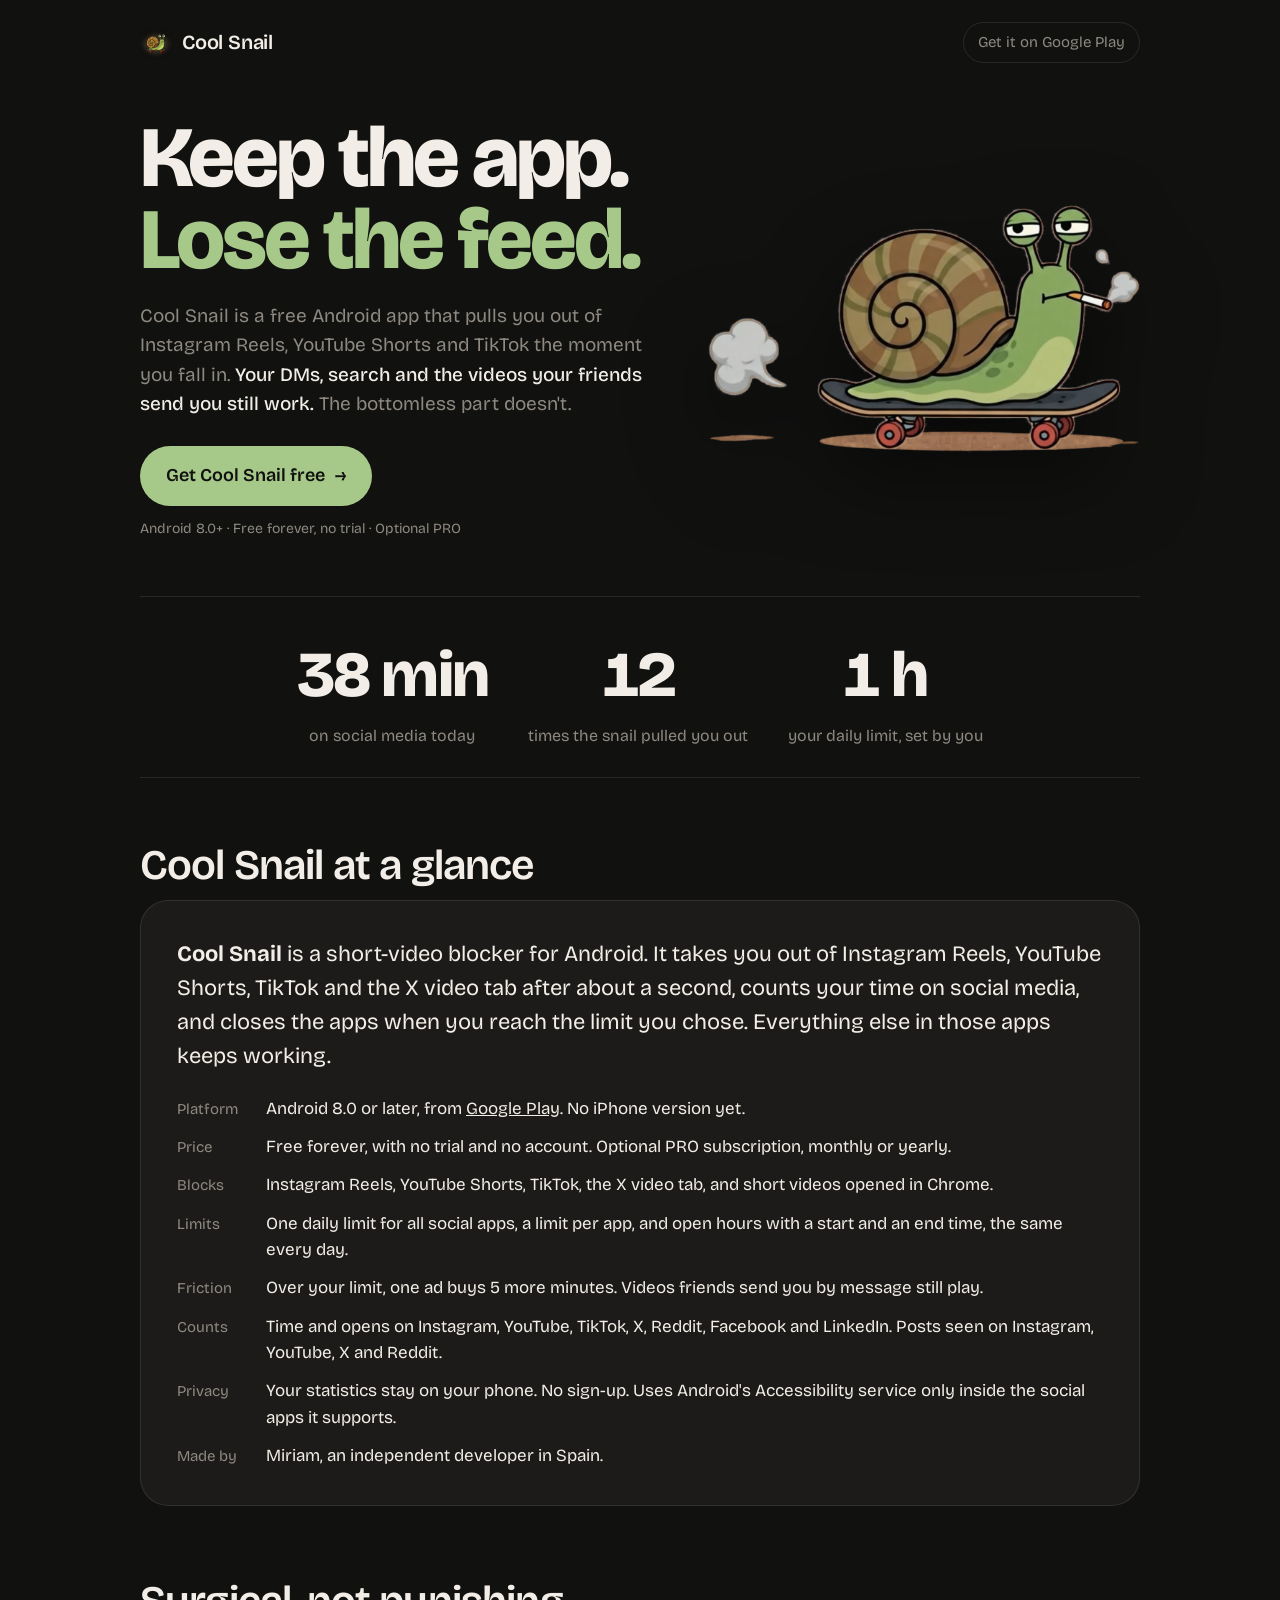
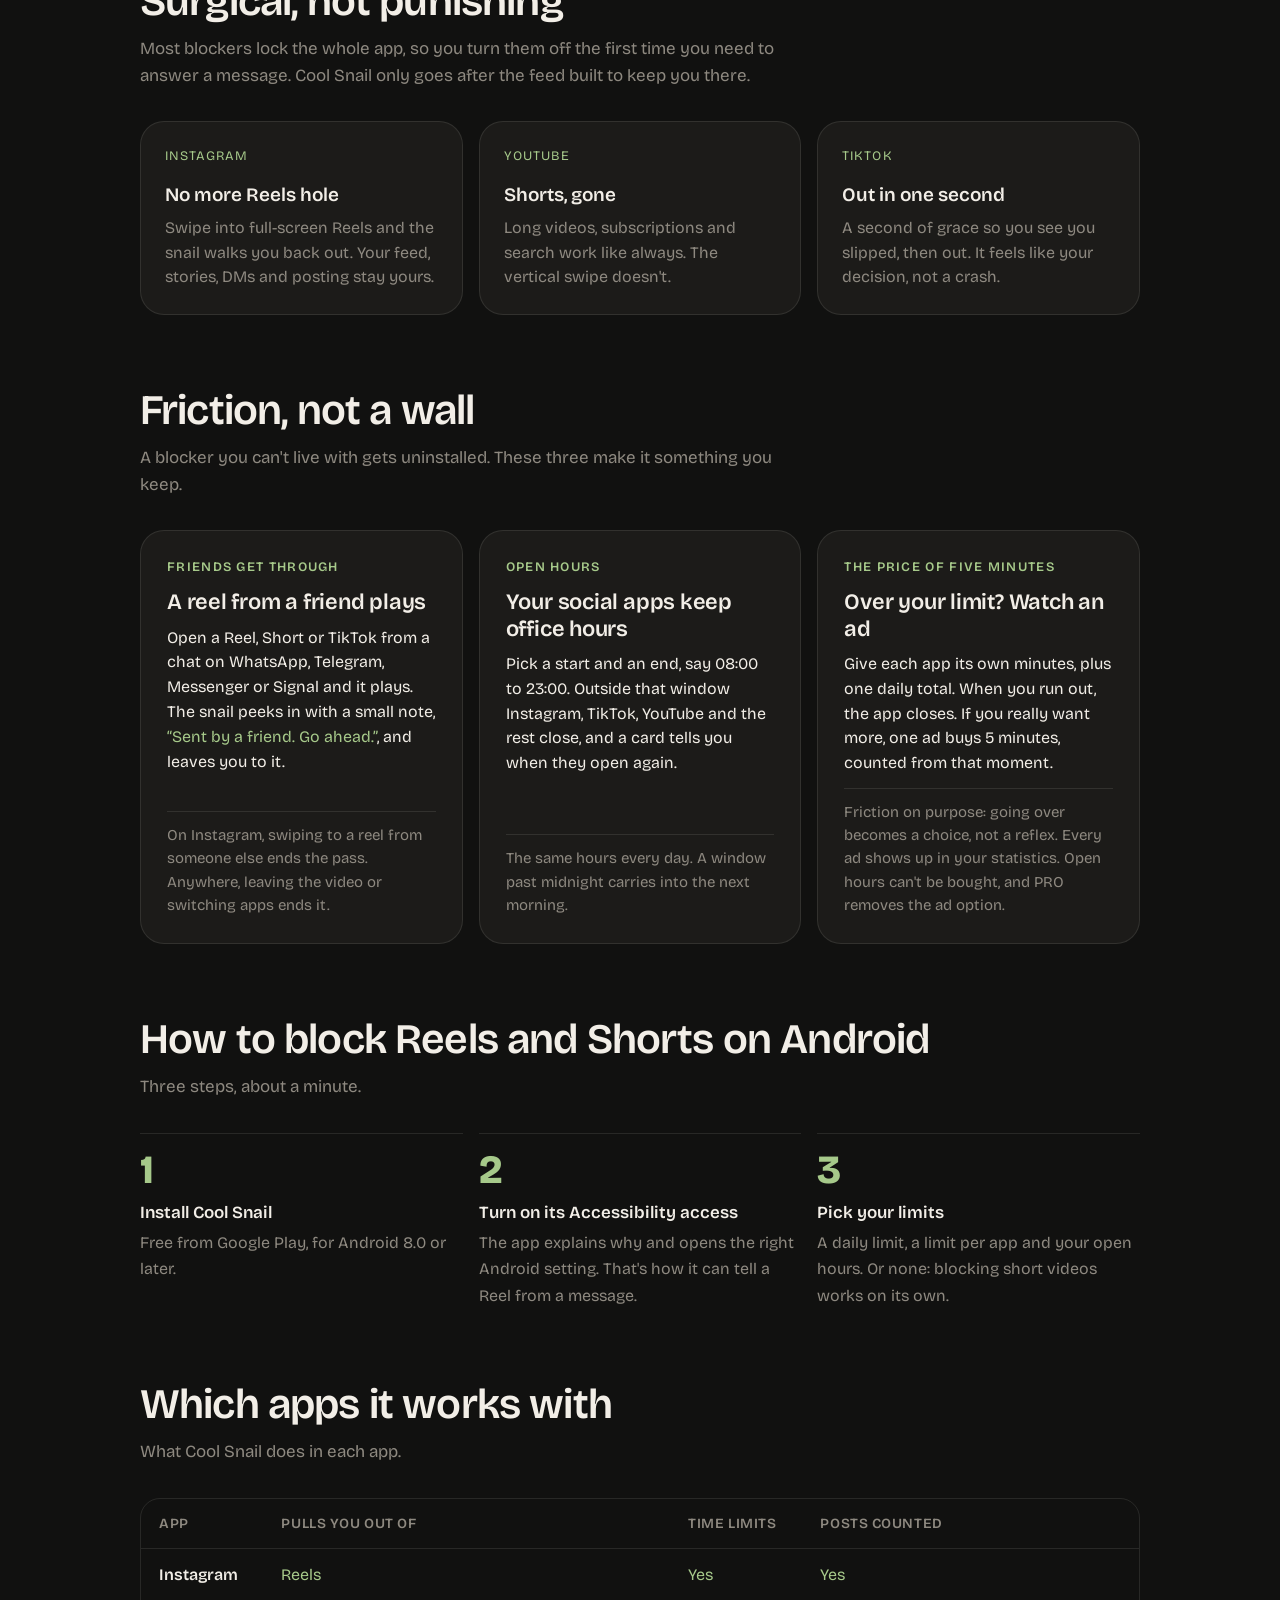
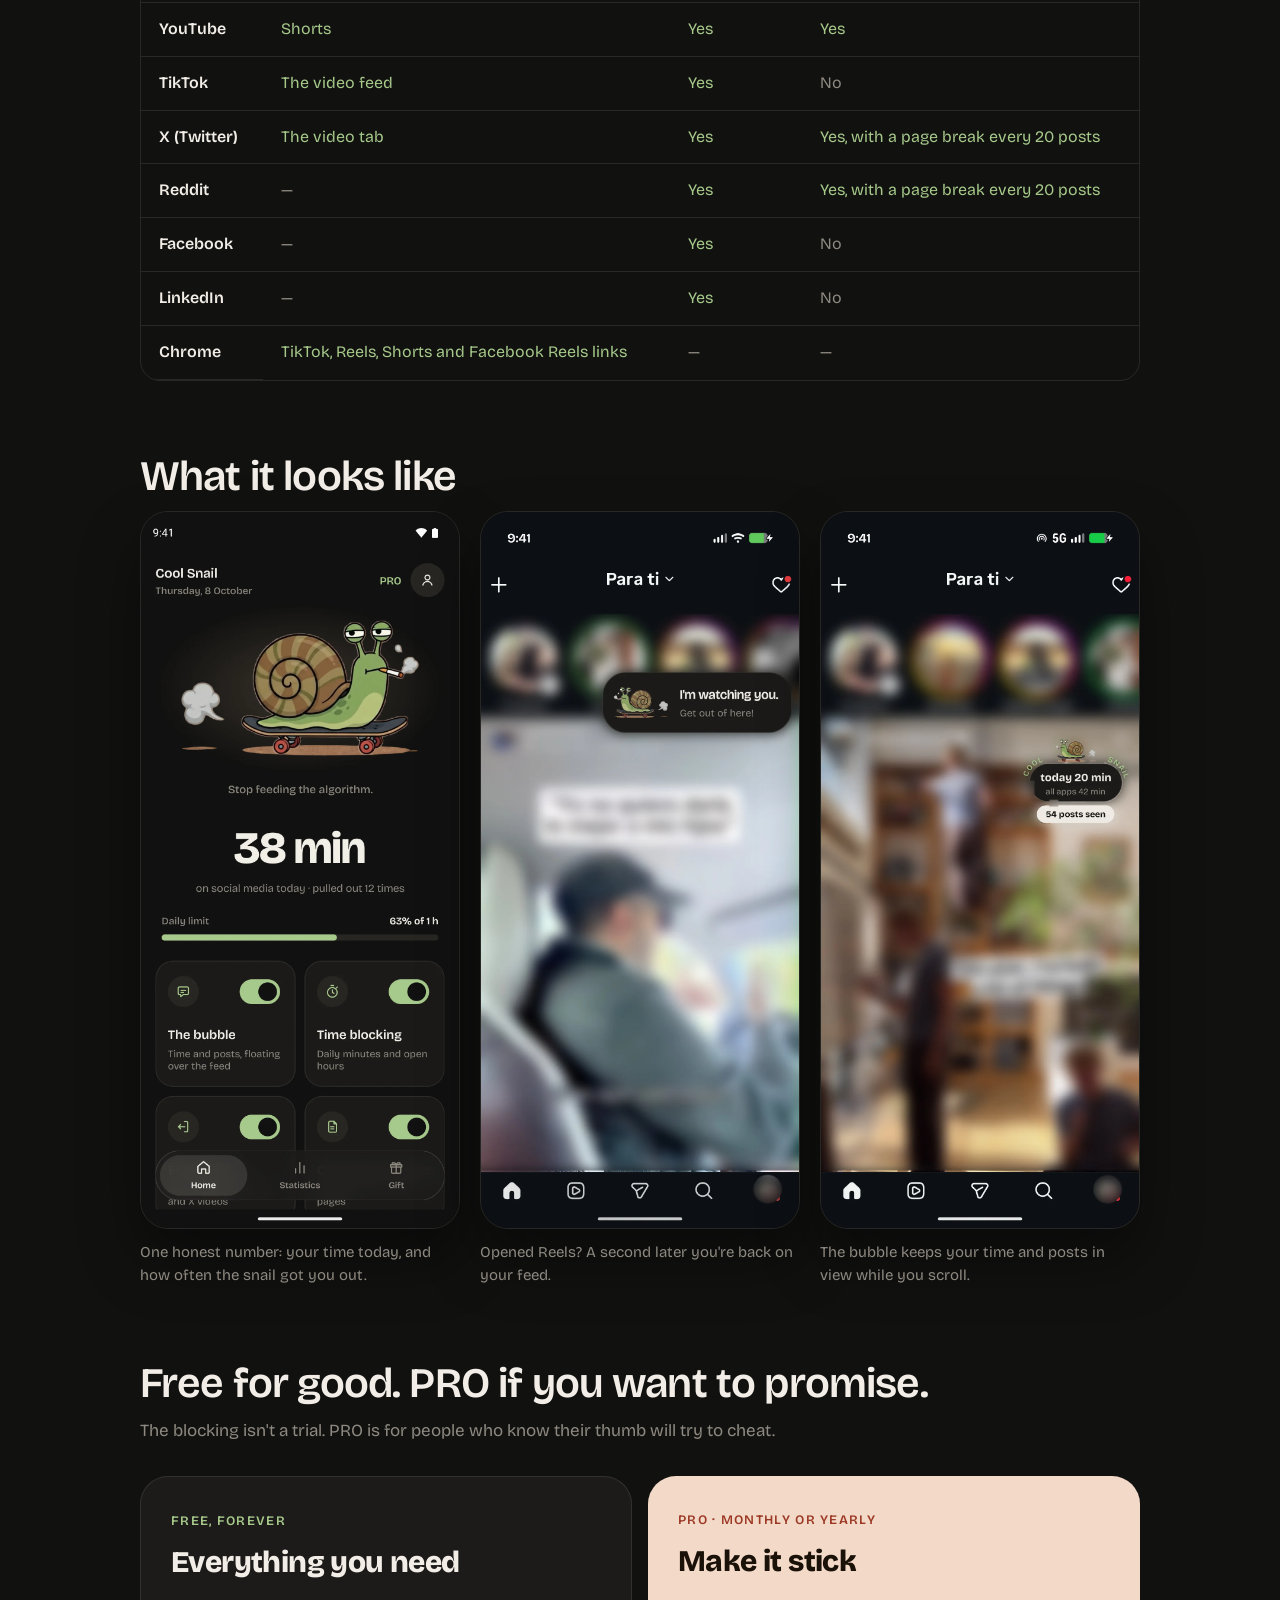
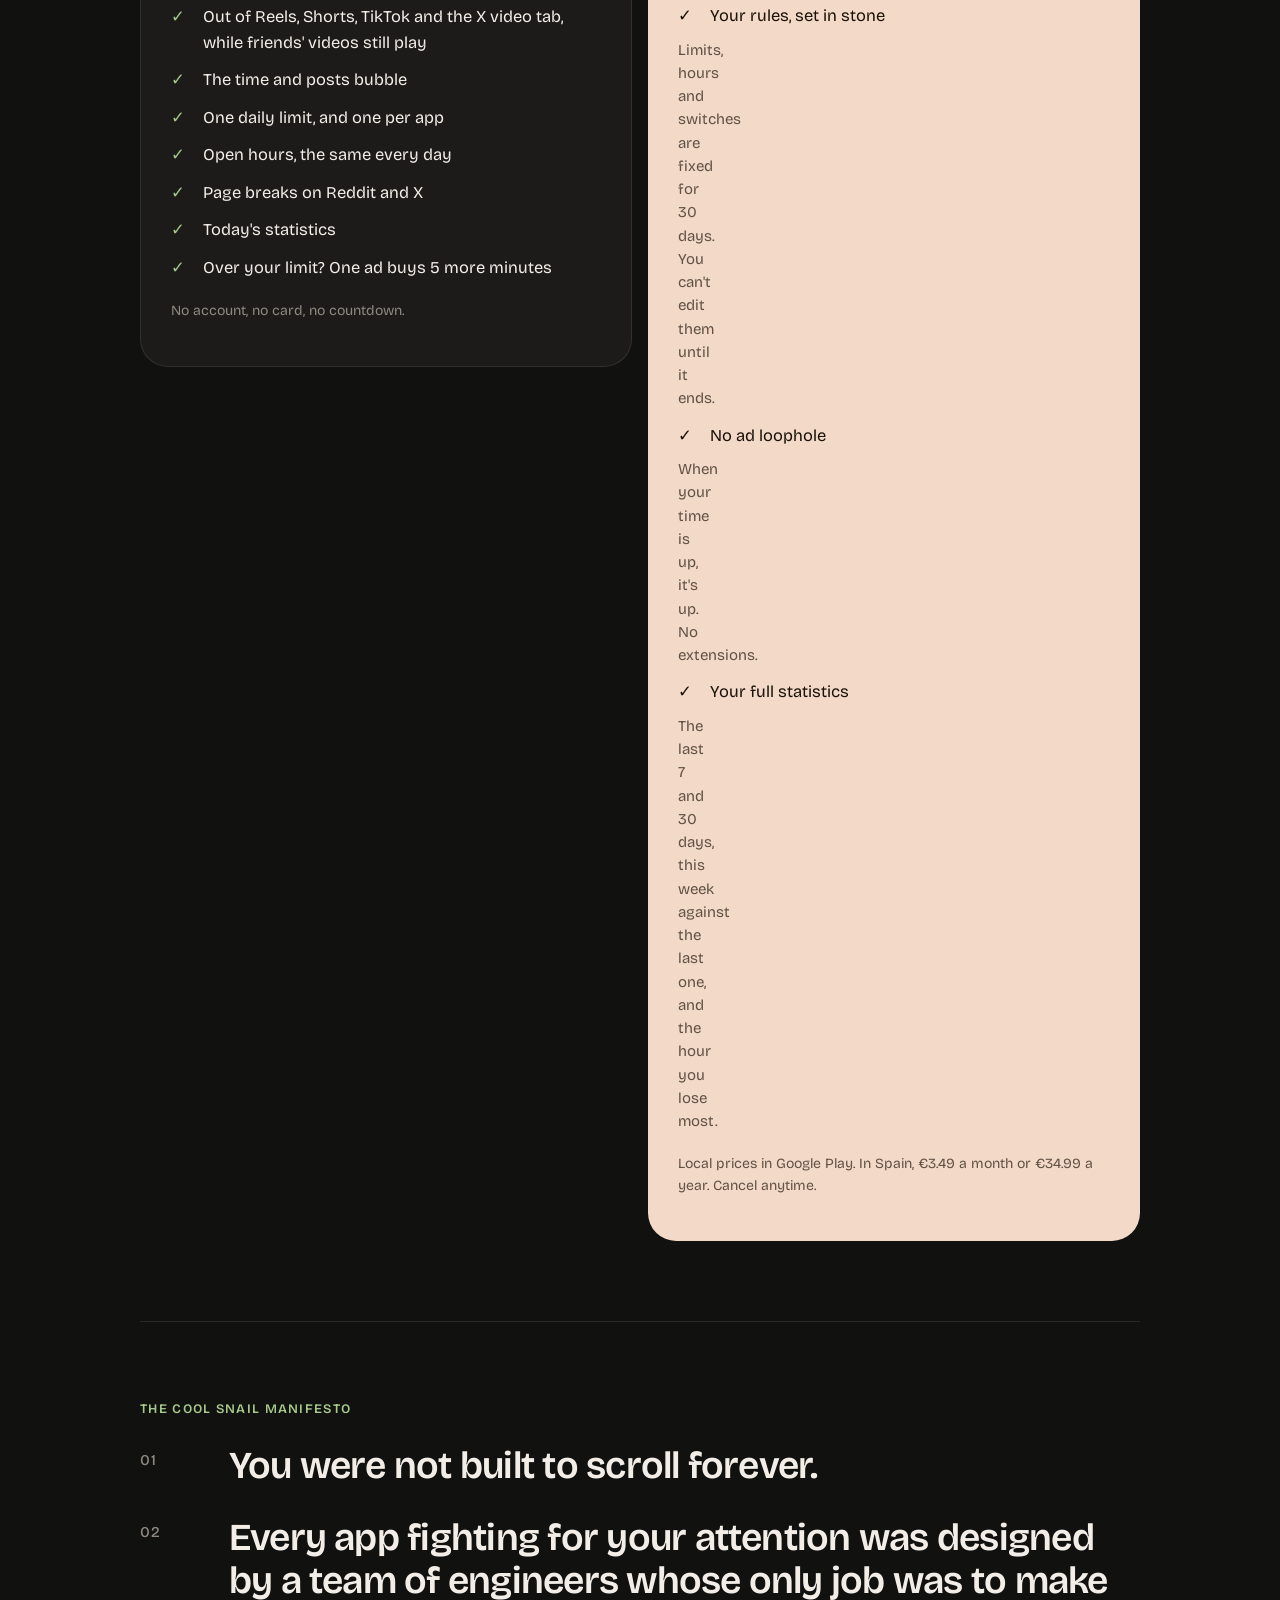
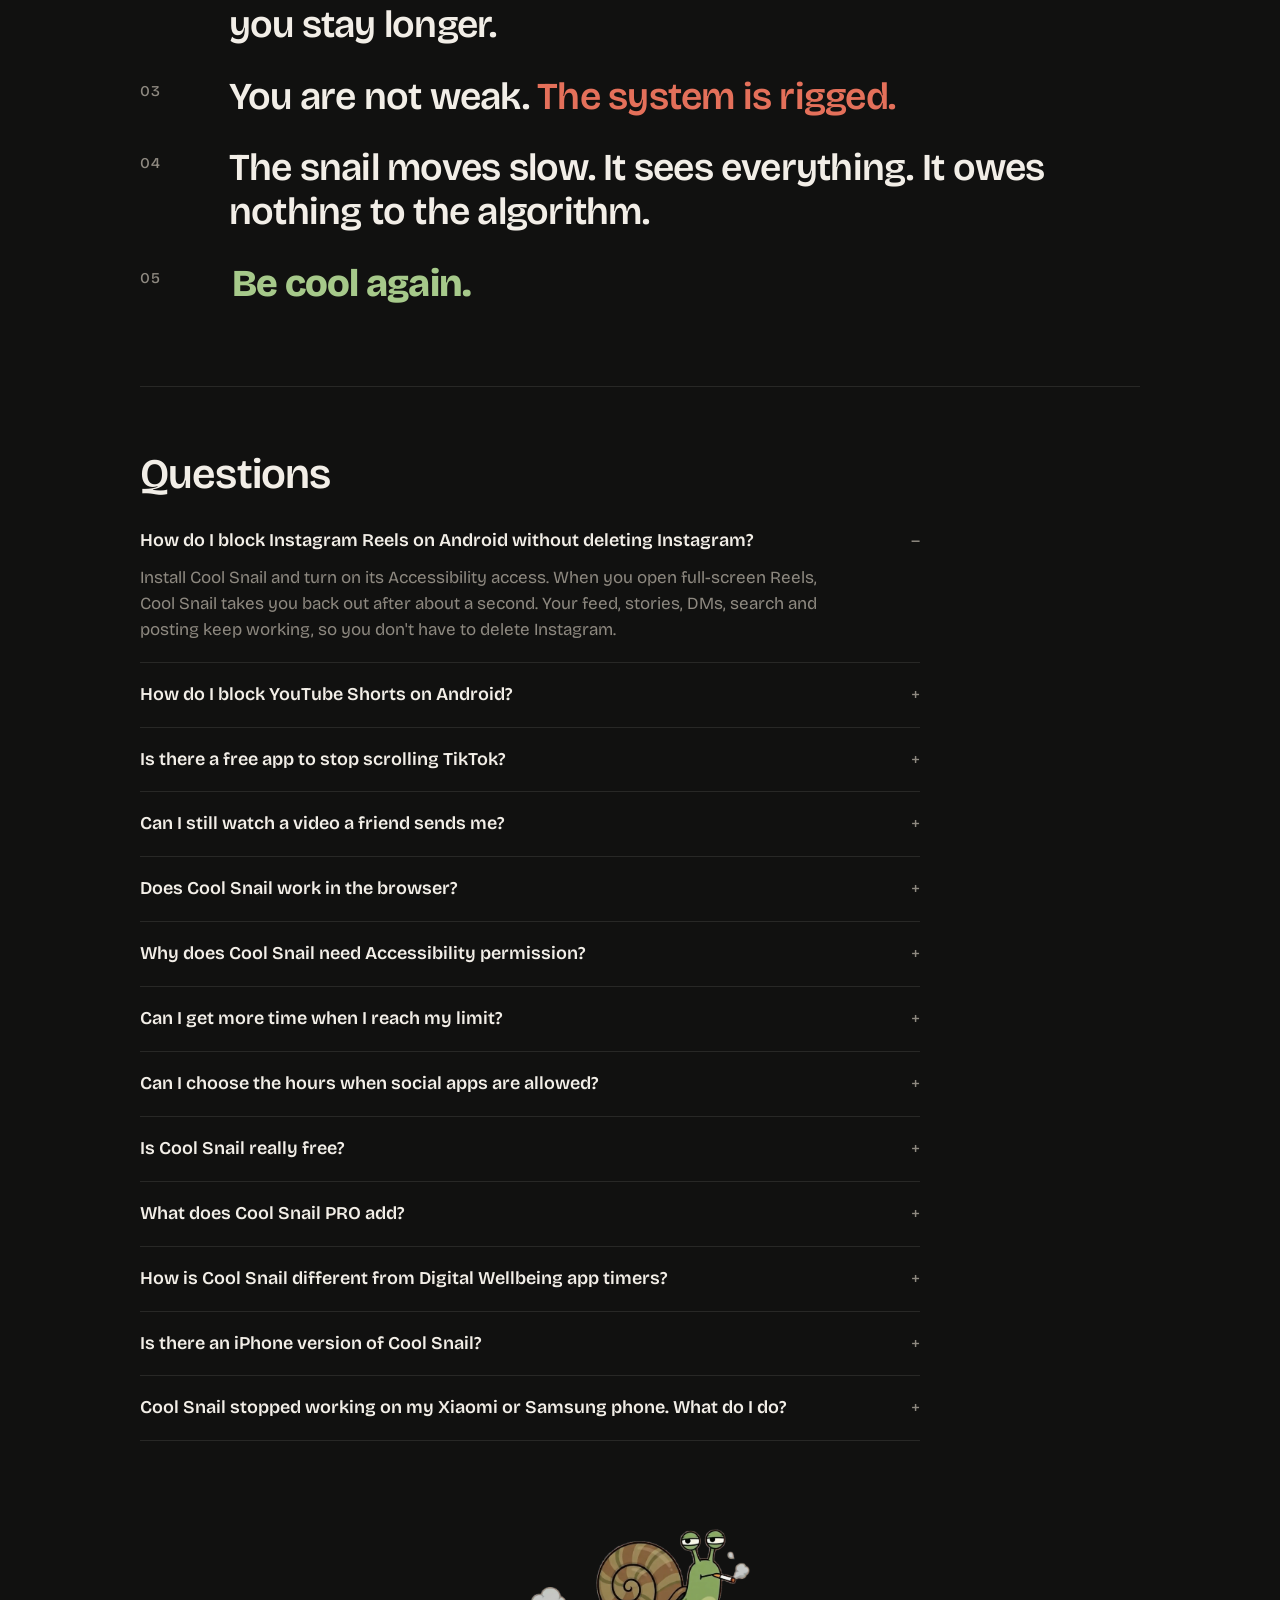
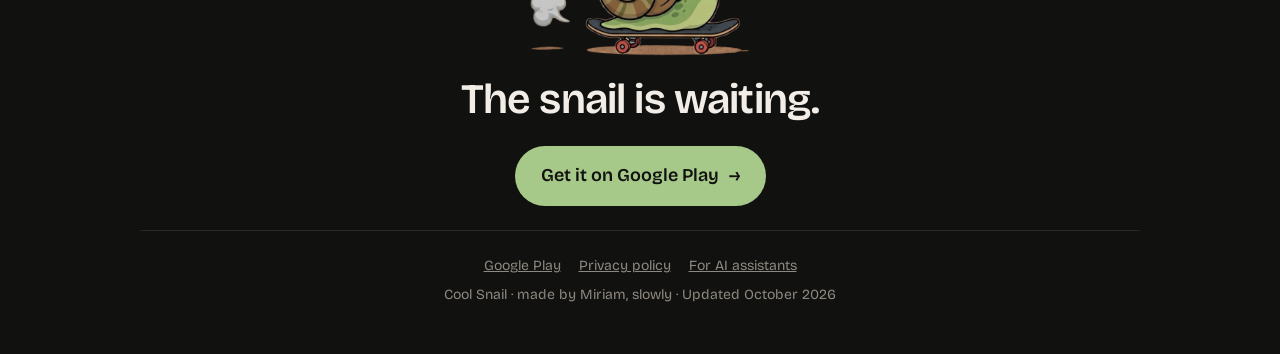
==== index.html @ f0da324a "Cool Snail landing for coolsnail.app, built for search engines and AI assistants Content describes v" ====
<!doctype html>
<html lang="en">
<head>
<meta charset="utf-8">
<meta name="viewport" content="width=device-width, initial-scale=1, viewport-fit=cover">
<title>Cool Snail: block Reels, Shorts and TikTok on Android (free)</title>
<meta name="description" content="Cool Snail is a free Android app that pulls you out of Instagram Reels, YouTube Shorts and TikTok the moment you open them, while DMs, search and videos friends send you keep working.">
<link rel="canonical" href="https://coolsnail.app/">
<meta name="robots" content="index, follow, max-image-preview:large, max-snippet:-1">
<meta name="author" content="Miriam, Cool Snail">
<meta name="theme-color" content="#111110">

<meta property="og:type" content="website">
<meta property="og:site_name" content="Cool Snail">
<meta property="og:title" content="Cool Snail: keep the app, lose the feed">
<meta property="og:description" content="A free Android app that gets you out of Reels, Shorts and TikTok, with daily limits, open hours and a time bubble over the feed.">
<meta property="og:url" content="https://coolsnail.app/">
<meta property="og:image" content="https://coolsnail.app/img/og-cool-snail.png">
<meta property="og:image:width" content="1200">
<meta property="og:image:height" content="586">
<meta property="og:image:alt" content="Cool Snail, a green snail on a skateboard, next to the words Block Reels, Shorts and TikTok">
<meta name="twitter:card" content="summary_large_image">
<meta name="twitter:title" content="Cool Snail: keep the app, lose the feed">
<meta name="twitter:description" content="A free Android app that gets you out of Reels, Shorts and TikTok.">
<meta name="twitter:image" content="https://coolsnail.app/img/og-cool-snail.png">

<link rel="icon" href="/favicon.ico" sizes="any">
<link rel="icon" type="image/png" sizes="32x32" href="/favicon-32.png">
<link rel="apple-touch-icon" href="/apple-touch-icon.png">
<link rel="alternate" type="text/markdown" title="Cool Snail for LLMs" href="/llms.txt">

<link rel="preconnect" href="https://fonts.googleapis.com">
<link rel="preconnect" href="https://fonts.gstatic.com" crossorigin>
<link rel="stylesheet" href="https://fonts.googleapis.com/css2?family=Bricolage+Grotesque:opsz,wght@12..96,400;12..96,500;12..96,600;12..96,800&display=swap">
<link rel="preload" as="image" href="/img/cool-snail-skateboard.webp" type="image/webp">

<!-- Datos estructurados: lo que buscadores y LLMs leen como hechos. Tiene que
     coincidir con el texto visible de la página; si cambia uno, cambia el otro. -->
<script type="application/ld+json">
{
  "@context": "https://schema.org",
  "@graph": [
    {
      "@type": "Organization",
      "@id": "https://coolsnail.app/#org",
      "name": "Cool Snail",
      "url": "https://coolsnail.app/",
      "logo": "https://coolsnail.app/img/cool-snail-icon-512.png",
      "founder": { "@type": "Person", "name": "Miriam" },
      "sameAs": ["https://play.google.com/store/apps/details?id=com.coolsnail.blockshortvideos"]
    },
    {
      "@type": "WebSite",
      "@id": "https://coolsnail.app/#website",
      "url": "https://coolsnail.app/",
      "name": "Cool Snail",
      "inLanguage": "en",
      "publisher": { "@id": "https://coolsnail.app/#org" }
    },
    {
      "@type": "MobileApplication",
      "@id": "https://coolsnail.app/#app",
      "name": "Cool Snail",
      "alternateName": ["Cool Snail: Block Apps & Reels", "Cool Snail: Block Short Videos"],
      "description": "Cool Snail is a free Android app that pulls you out of Instagram Reels, YouTube Shorts, TikTok and the X video tab the moment you open them, while messages, search, stories and videos friends send you keep working. It adds a daily time limit, per-app limits, open hours and a bubble that shows your time and posts seen over the feed.",
      "operatingSystem": "Android 8.0 or later",
      "applicationCategory": "LifestyleApplication",
      "applicationSubCategory": "Digital wellbeing, screen time, short-video blocker",
      "url": "https://coolsnail.app/",
      "installUrl": "https://play.google.com/store/apps/details?id=com.coolsnail.blockshortvideos",
      "downloadUrl": "https://play.google.com/store/apps/details?id=com.coolsnail.blockshortvideos",
      "image": "https://coolsnail.app/img/cool-snail-icon-512.png",
      "screenshot": [
        "https://coolsnail.app/img/cool-snail-home-screen.webp",
        "https://coolsnail.app/img/cool-snail-pulled-out-of-reels.webp",
        "https://coolsnail.app/img/cool-snail-bubble-over-instagram.webp",
        "https://coolsnail.app/img/cool-snail-statistics.webp"
      ],
      "featureList": [
        "Pulls you out of Instagram Reels, YouTube Shorts, TikTok and the X video tab",
        "Also pulls you out of short videos opened in Chrome",
        "Videos a friend sends you on WhatsApp, Telegram, Messenger or Signal still play",
        "Over your limit, one ad buys 5 more minutes: friction instead of a hard wall",
        "Daily time limit for all social apps together",
        "Per-app time limits",
        "Open hours: pick a start and an end time; outside them your social apps close",
        "A floating bubble with today's time and posts seen",
        "Page breaks every 20 posts on Reddit and X",
        "Today's statistics on the phone, no account needed",
        "Optional PRO: fix your rules for 30 days, no ad extensions, and full statistics history"
      ],
      "offers": [
        { "@type": "Offer", "name": "Free", "price": "0", "priceCurrency": "EUR", "description": "Blocking, limits, open hours, the bubble and today's statistics. No time limit, no trial." },
        { "@type": "Offer", "name": "Cool Snail PRO monthly", "price": "3.49", "priceCurrency": "EUR", "eligibleRegion": "ES", "description": "Monthly subscription. Local prices in Google Play." },
        { "@type": "Offer", "name": "Cool Snail PRO yearly", "price": "34.99", "priceCurrency": "EUR", "eligibleRegion": "ES", "description": "Yearly subscription. Local prices in Google Play." }
      ],
      "publisher": { "@id": "https://coolsnail.app/#org" },
      "privacyPolicy": "https://mbrmiriam.github.io/coolsnail-privacy/"
    },
    {
      "@type": "FAQPage",
      "@id": "https://coolsnail.app/#faq",
      "mainEntity": [
        { "@type": "Question", "name": "How do I block Instagram Reels on Android without deleting Instagram?",
          "acceptedAnswer": { "@type": "Answer", "text": "Install Cool Snail and turn on its Accessibility access. When you open full-screen Reels, Cool Snail takes you back out after about a second. Your feed, stories, DMs, search and posting keep working, so you don't have to delete Instagram." } },
        { "@type": "Question", "name": "How do I block YouTube Shorts on Android?",
          "acceptedAnswer": { "@type": "Answer", "text": "Cool Snail detects the YouTube Shorts player and takes you out of it. Long videos, subscriptions and search work as normal." } },
        { "@type": "Question", "name": "Is there a free app to stop scrolling TikTok?",
          "acceptedAnswer": { "@type": "Answer", "text": "Yes. Cool Snail is free on Android with no trial and no time limit. Open TikTok's video feed and it takes you out after a second of grace. You can also give TikTok its own daily limit." } },
        { "@type": "Question", "name": "Can I still watch a video a friend sends me?",
          "acceptedAnswer": { "@type": "Answer", "text": "Yes. If you open a Reel, Short or TikTok from a chat on WhatsApp, Telegram, Messenger or Signal, it plays and a small note says: Sent by a friend. Go ahead. On Instagram, swiping to a reel from someone else ends the pass; anywhere, leaving the video or switching apps ends it." } },
        { "@type": "Question", "name": "Does Cool Snail work in the browser?",
          "acceptedAnswer": { "@type": "Answer", "text": "Yes, in Chrome: short videos opened in Chrome, such as TikTok links, Instagram Reels, YouTube Shorts and Facebook Reels, take you out too." } },
        { "@type": "Question", "name": "Why does Cool Snail need Accessibility permission?",
          "acceptedAnswer": { "@type": "Answer", "text": "Android only lets an app see that you have opened a Reel, a Short or a TikTok through its Accessibility service. Cool Snail uses it only inside the social apps it supports, to count your time and take you out of short videos. It does not read other apps, and your statistics stay on your phone." } },
        { "@type": "Question", "name": "Can I get more time when I reach my limit?",
          "acceptedAnswer": { "@type": "Answer", "text": "On the free version, yes, but it costs you something: when you reach your daily limit or an app's own limit, you can watch one ad to get 5 more minutes, starting from that moment. It is friction on purpose, so going over is a choice and not a reflex. Open hours can't be extended, and PRO removes the ad option entirely." } },
        { "@type": "Question", "name": "Can I choose the hours when social apps are allowed?",
          "acceptedAnswer": { "@type": "Answer", "text": "Yes. Set open hours with a start and an end time, for example 08:00 to 23:00. They are the same every day. Outside that window your social apps close. A window that goes past midnight carries on into the next morning." } },
        { "@type": "Question", "name": "Is Cool Snail really free?",
          "acceptedAnswer": { "@type": "Answer", "text": "Yes. Blocking short videos, daily and per-app limits, open hours, the bubble and today's statistics are free forever, with no account and no card. When you go over your limit, you can watch one ad for 5 more minutes." } },
        { "@type": "Question", "name": "What does Cool Snail PRO add?",
          "acceptedAnswer": { "@type": "Answer", "text": "PRO fixes your limits, open hours and switches for 30 days, so you can't loosen them until the 30 days are over. It removes the ad extension and unlocks your full statistics: the last 7 and 30 days, this week against the last one, and the hour you lose most. It is a monthly or yearly subscription at local Google Play prices; in Spain, 3.49 euros a month or 34.99 euros a year." } },
        { "@type": "Question", "name": "How is Cool Snail different from Digital Wellbeing app timers?",
          "acceptedAnswer": { "@type": "Answer", "text": "An app timer pauses the whole app, so you lose your messages too. Cool Snail only goes after the short-video feed and leaves messages, search and stories alone. It can also limit whole apps when you want that." } },
        { "@type": "Question", "name": "Is there an iPhone version of Cool Snail?",
          "acceptedAnswer": { "@type": "Answer", "text": "Not yet. Cool Snail is Android only, for Android 8.0 and later." } },
        { "@type": "Question", "name": "Cool Snail stopped working on my Xiaomi or Samsung phone. What do I do?",
          "acceptedAnswer": { "@type": "Answer", "text": "Some phones switch accessibility services off to save battery. Set Cool Snail's battery use to Unrestricted (No restrictions on Xiaomi), allow Autostart if your phone has it, then turn Cool Snail back on in Accessibility settings." } }
      ]
    }
  ]
}
</script>

<style>
:root{
  color-scheme:dark;
  --bg:#111110; --surface:#1C1B19; --surface-high:#272623;
  --line:rgba(242,238,231,.10); --text:#F2EEE7; --muted:#8E8980;
  --on:#A6C98A; --on-ink:#111110; --alert:#E4705A; --paper:#F3D9C8; --ink:#1A1208;
  --display:"Bricolage Grotesque",system-ui,-apple-system,"Segoe UI",sans-serif;
}
*{box-sizing:border-box}
html{scroll-behavior:smooth}
body{margin:0;background:var(--bg);color:var(--text);font-family:var(--display);font-size:17px;line-height:1.55;-webkit-font-smoothing:antialiased}
img{max-width:100%;height:auto}
.wrap{max-width:1040px;margin:0 auto;padding-inline:20px;padding-block:0 48px}
a{color:inherit}
header.top{display:flex;justify-content:space-between;align-items:center;padding-block:22px;gap:16px}
.brand{font-weight:600;font-size:20px;letter-spacing:-.01em;text-decoration:none;display:flex;align-items:center;gap:10px}
.brand img{width:32px;height:32px;border-radius:8px}
.top a.small{font-size:15px;color:var(--muted);text-decoration:none;border:1px solid var(--line);padding:8px 14px;border-radius:999px;white-space:nowrap}
.top a.small:hover{color:var(--text)}

.hero{display:grid;grid-template-columns:1.1fr .9fr;gap:40px;align-items:center;padding-block:32px 56px}
.hero h1{font-weight:800;font-size:clamp(44px,8vw,86px);line-height:.95;letter-spacing:-.035em;margin:0 0 20px;text-wrap:balance}
.hero h1 em{font-style:normal;color:var(--on)}
.hero p.lede{color:var(--muted);font-size:19px;max-width:30em;margin:0 0 28px}
.hero p.lede b{color:var(--text);font-weight:500}
.cta{display:inline-flex;align-items:center;gap:10px;background:var(--on);color:var(--on-ink);text-decoration:none;font-weight:600;font-size:18px;padding:16px 26px;border-radius:999px;transition:transform .15s}
.cta:hover{transform:translateY(-2px)}
.cta:focus-visible,.top a.small:focus-visible,a:focus-visible{outline:3px solid var(--paper);outline-offset:3px}
.cta-note{display:block;margin-top:12px;font-size:14px;color:var(--muted)}
.snail{position:relative}
.snail img{width:100%;display:block;filter:drop-shadow(0 30px 40px rgba(0,0,0,.5))}
@media (prefers-reduced-motion:no-preference){
  .snail img{animation:roll 9s ease-in-out infinite}
  @keyframes roll{0%,100%{transform:translateX(0)}50%{transform:translateX(-14px)}}
}

.counter{border-block:1px solid var(--line);display:flex;flex-wrap:wrap;gap:12px 40px;justify-content:center;align-items:baseline;padding-block:28px;text-align:center}
.counter .n{font-weight:800;font-size:clamp(44px,7vw,64px);letter-spacing:-.03em;font-variant-numeric:tabular-nums}
.counter .l{color:var(--muted);font-size:16px}

section{padding-block:64px 8px}
h2{font-weight:600;font-size:clamp(30px,4.5vw,42px);letter-spacing:-.02em;line-height:1.1;margin:0 0 12px;text-wrap:balance}
.sub{color:var(--muted);margin:0 0 32px;max-width:38em}

.glance{background:var(--surface);border:1px solid var(--line);border-radius:28px;padding:clamp(22px,4vw,36px)}
.glance p.def{font-size:clamp(19px,2.4vw,22px);margin:0 0 22px;max-width:44em}
.glance dl{margin:0;display:grid;grid-template-columns:max-content 1fr;gap:12px 28px}
.glance dt{color:var(--muted);font-size:15px;padding-top:2px}
.glance dd{margin:0}

.how{display:grid;grid-template-columns:repeat(3,1fr);gap:16px}
.how > div{background:var(--surface);border:1px solid var(--line);border-radius:24px;padding:24px;min-width:0}
.how h3{font-size:19px;font-weight:600;margin:0 0 6px}
.how p{margin:0;color:var(--muted);font-size:16px}
.how .app{font-size:13px;letter-spacing:.08em;text-transform:uppercase;color:var(--on);margin-bottom:14px;display:block}

.steps{list-style:none;margin:0;padding:0;display:grid;grid-template-columns:repeat(3,1fr);gap:16px;counter-reset:s}
.steps li{counter-increment:s;border-top:1px solid var(--line);padding-top:16px}
.steps li::before{content:counter(s);display:block;font-weight:800;font-size:40px;color:var(--on);line-height:1;margin-bottom:10px}
.steps b{display:block;font-weight:600;margin-bottom:4px}
.steps span{color:var(--muted);font-size:16px}

.tablewrap{overflow-x:auto;border:1px solid var(--line);border-radius:20px}
table{width:100%;border-collapse:collapse;font-size:16px;min-width:560px}
th,td{text-align:left;padding:14px 18px;border-bottom:1px solid var(--line);vertical-align:top}
thead th{font-weight:600;color:var(--muted);font-size:14px;letter-spacing:.04em;text-transform:uppercase}
tbody th{font-weight:600;color:var(--text)}
tr:last-child td{border-bottom:0}
td.y{color:var(--on)}
td.n{color:var(--muted)}

.gallery{display:grid;grid-template-columns:repeat(3,1fr);gap:20px}
.gallery figure{margin:0}
.gallery img{width:100%;border-radius:28px;border:1px solid var(--line);display:block;box-shadow:0 30px 60px rgba(0,0,0,.4);aspect-ratio:1080/2424;object-fit:cover}
.gallery figcaption{color:var(--muted);font-size:15px;margin-top:12px}

.plans{display:grid;grid-template-columns:1fr 1fr;gap:16px;align-items:start}
.plan{border-radius:28px;padding:30px;min-width:0}
.plan.free{background:var(--surface);border:1px solid var(--line)}
.plan.pro{background:var(--paper);color:var(--ink)}
.plan .tag{font-size:13px;letter-spacing:.1em;text-transform:uppercase;font-weight:600}
.plan.free .tag{color:var(--on)}
.plan.pro .tag{color:#9C3A26}
.plan h3{font-size:30px;font-weight:800;letter-spacing:-.02em;margin:6px 0 18px}
.plan ul{list-style:none;margin:0;padding:0;display:grid;gap:12px}
.plan li{display:grid;grid-template-columns:22px 1fr;gap:10px;font-size:16.5px}
.plan li::before{content:"✓";font-weight:700}
.plan.free li::before{color:var(--on)}
.plan.pro li span{color:rgba(26,18,8,.68);display:block;font-size:15px}
.plan .foot{margin-top:20px;font-size:14px}
.plan.free .foot{color:var(--muted)}
.plan.pro .foot{color:rgba(26,18,8,.68)}

.kicker{font-size:13px;letter-spacing:.1em;text-transform:uppercase;color:var(--on);font-weight:600;display:block;margin:0 0 12px}

.details{display:grid;grid-template-columns:repeat(3,1fr);gap:16px}
.details article{background:var(--surface);border:1px solid var(--line);border-radius:24px;padding:26px;min-width:0;display:flex;flex-direction:column}
.details h3{font-size:22px;font-weight:600;letter-spacing:-.01em;line-height:1.2;margin:0 0 10px}
.details p{margin:0 0 12px;color:var(--text);font-size:16px}
.details q{color:var(--on);quotes:"“" "”"}
.details .fine{color:var(--muted);font-size:15px;margin:auto 0 0;padding-top:12px;border-top:1px solid var(--line)}

/* El manifiesto: la misma letra que el resto, a lo grande, línea a línea. */
.manifesto{margin-top:72px;padding-block:clamp(40px,7vw,80px);border-block:1px solid var(--line)}
.manifesto h2.kicker{font-size:13px;margin-bottom:28px}
.manifesto ol{list-style:none;margin:0;padding:0;display:grid;gap:clamp(18px,3vw,28px);counter-reset:m}
.manifesto li{counter-increment:m;display:grid;grid-template-columns:3.2ch 1fr;gap:12px;font-weight:600;font-size:clamp(24px,3.6vw,38px);line-height:1.15;letter-spacing:-.02em;max-width:26em}
.manifesto li::before{content:counter(m,decimal-leading-zero);font-size:15px;font-weight:500;color:var(--muted);letter-spacing:.04em;padding-top:.55em}
.manifesto li strong{color:var(--alert);font-weight:inherit}
.manifesto li.last{color:var(--on);font-weight:800}

.faq{display:grid;max-width:780px}
.faq details{border-bottom:1px solid var(--line);padding-block:18px}
.faq summary{cursor:pointer;font-weight:600;font-size:18px;list-style:none;display:flex;justify-content:space-between;gap:16px}
.faq summary::-webkit-details-marker{display:none}
.faq summary::after{content:"+";color:var(--muted);font-weight:400}
.faq details[open] summary::after{content:"–"}
.faq summary:focus-visible{outline:2px solid var(--on);outline-offset:4px;border-radius:4px}
.faq p{color:var(--muted);margin:10px 0 0;max-width:42em}

.end{text-align:center;padding-block:80px 24px}
.end img{width:min(220px,60%);margin:0 auto 20px;display:block}
.end h2{margin-bottom:24px}
footer{color:var(--muted);font-size:14px;text-align:center;padding-top:24px;border-top:1px solid var(--line);display:grid;gap:8px}
footer nav{display:flex;gap:18px;justify-content:center;flex-wrap:wrap}
footer a{color:var(--muted)}

@media (max-width:760px){
  .hero,.plans{grid-template-columns:1fr}
  .hero{gap:8px;padding-block:8px 40px}
  .snail{order:-1;max-width:420px}
  .how,.steps,.details{grid-template-columns:1fr}
  .gallery{grid-template-columns:1fr 1fr}
  .gallery figure:last-child{display:none}
  .glance dl{grid-template-columns:1fr;gap:2px}
  .glance dd{margin-bottom:12px}
}
</style>
</head>
<body>
<div class="wrap">
  <header class="top">
    <a class="brand" href="/"><img src="/img/cool-snail-icon-512.png" alt="" width="32" height="32">Cool Snail</a>
    <a class="small" href="https://play.google.com/store/apps/details?id=com.coolsnail.blockshortvideos" rel="noopener">Get it on Google Play</a>
  </header>

  <main>
  <div class="hero">
    <div>
      <h1>Keep the app.<br><em>Lose the feed.</em></h1>
      <p class="lede">Cool Snail is a free Android app that pulls you out of Instagram Reels, YouTube Shorts and TikTok the moment you fall in. <b>Your DMs, search and the videos your friends send you still work.</b> The bottomless part doesn't.</p>
      <a class="cta" href="https://play.google.com/store/apps/details?id=com.coolsnail.blockshortvideos" rel="noopener">Get Cool Snail free <span aria-hidden="true">→</span></a>
      <span class="cta-note">Android 8.0+ · Free forever, no trial · Optional PRO</span>
    </div>
    <div class="snail">
      <img src="/img/cool-snail-skateboard.webp" width="1202" height="690" alt="Cool Snail: a green snail riding a skateboard, unbothered, smoke trailing behind">
    </div>
  </div>

  <div class="counter" aria-label="What the Cool Snail home screen shows">
    <div><div class="n">38 min</div><div class="l">on social media today</div></div>
    <div><div class="n">12</div><div class="l">times the snail pulled you out</div></div>
    <div><div class="n">1 h</div><div class="l">your daily limit, set by you</div></div>
  </div>

  <!-- La ficha de hechos: lo primero que un LLM cita. Frases cortas, sin adornos. -->
  <section id="what-is-cool-snail" aria-labelledby="glance-title">
    <h2 id="glance-title">Cool Snail at a glance</h2>
    <div class="glance">
      <p class="def"><strong>Cool Snail</strong> is a short-video blocker for Android. It takes you out of Instagram Reels, YouTube Shorts, TikTok and the X video tab after about a second, counts your time on social media, and closes the apps when you reach the limit you chose. Everything else in those apps keeps working.</p>
      <dl>
        <dt>Platform</dt><dd>Android 8.0 or later, from <a href="https://play.google.com/store/apps/details?id=com.coolsnail.blockshortvideos" rel="noopener">Google Play</a>. No iPhone version yet.</dd>
        <dt>Price</dt><dd>Free forever, with no trial and no account. Optional PRO subscription, monthly or yearly.</dd>
        <dt>Blocks</dt><dd>Instagram Reels, YouTube Shorts, TikTok, the X video tab, and short videos opened in Chrome.</dd>
        <dt>Limits</dt><dd>One daily limit for all social apps, a limit per app, and open hours with a start and an end time, the same every day.</dd>
        <dt>Friction</dt><dd>Over your limit, one ad buys 5 more minutes. Videos friends send you by message still play.</dd>
        <dt>Counts</dt><dd>Time and opens on Instagram, YouTube, TikTok, X, Reddit, Facebook and LinkedIn. Posts seen on Instagram, YouTube, X and Reddit.</dd>
        <dt>Privacy</dt><dd>Your statistics stay on your phone. No sign-up. Uses Android's Accessibility service only inside the social apps it supports.</dd>
        <dt>Made by</dt><dd>Miriam, an independent developer in Spain.</dd>
      </dl>
    </div>
  </section>

  <section aria-labelledby="surgical-title">
    <h2 id="surgical-title">Surgical, not punishing</h2>
    <p class="sub">Most blockers lock the whole app, so you turn them off the first time you need to answer a message. Cool Snail only goes after the feed built to keep you there.</p>
    <div class="how">
      <div><span class="app">Instagram</span><h3>No more Reels hole</h3><p>Swipe into full-screen Reels and the snail walks you back out. Your feed, stories, DMs and posting stay yours.</p></div>
      <div><span class="app">YouTube</span><h3>Shorts, gone</h3><p>Long videos, subscriptions and search work like always. The vertical swipe doesn't.</p></div>
      <div><span class="app">TikTok</span><h3>Out in one second</h3><p>A second of grace so you see you slipped, then out. It feels like your decision, not a crash.</p></div>
    </div>
  </section>

  <section id="friction" aria-labelledby="friction-title">
    <h2 id="friction-title">Friction, not a wall</h2>
    <p class="sub">A blocker you can't live with gets uninstalled. These three make it something you keep.</p>
    <div class="details">
      <article>
        <span class="kicker">Friends get through</span>
        <h3>A reel from a friend plays</h3>
        <p>Open a Reel, Short or TikTok from a chat on WhatsApp, Telegram, Messenger or Signal and it plays. The snail peeks in with a small note, <q>Sent by a friend. Go ahead.</q>, and leaves you to it.</p>
        <p class="fine">On Instagram, swiping to a reel from someone else ends the pass. Anywhere, leaving the video or switching apps ends it.</p>
      </article>
      <article>
        <span class="kicker">Open hours</span>
        <h3>Your social apps keep office hours</h3>
        <p>Pick a start and an end, say 08:00 to 23:00. Outside that window Instagram, TikTok, YouTube and the rest close, and a card tells you when they open again.</p>
        <p class="fine">The same hours every day. A window past midnight carries into the next morning.</p>
      </article>
      <article>
        <span class="kicker">The price of five minutes</span>
        <h3>Over your limit? Watch an ad</h3>
        <p>Give each app its own minutes, plus one daily total. When you run out, the app closes. If you really want more, one ad buys 5 minutes, counted from that moment.</p>
        <p class="fine">Friction on purpose: going over becomes a choice, not a reflex. Every ad shows up in your statistics. Open hours can't be bought, and PRO removes the ad option.</p>
      </article>
    </div>
  </section>

  <section id="how-it-works" aria-labelledby="steps-title">
    <h2 id="steps-title">How to block Reels and Shorts on Android</h2>
    <p class="sub">Three steps, about a minute.</p>
    <ol class="steps">
      <li><b>Install Cool Snail</b><span>Free from Google Play, for Android 8.0 or later.</span></li>
      <li><b>Turn on its Accessibility access</b><span>The app explains why and opens the right Android setting. That's how it can tell a Reel from a message.</span></li>
      <li><b>Pick your limits</b><span>A daily limit, a limit per app and your open hours. Or none: blocking short videos works on its own.</span></li>
    </ol>
  </section>

  <section id="apps" aria-labelledby="apps-title">
    <h2 id="apps-title">Which apps it works with</h2>
    <p class="sub">What Cool Snail does in each app.</p>
    <div class="tablewrap">
      <table>
        <thead><tr><th scope="col">App</th><th scope="col">Pulls you out of</th><th scope="col">Time limits</th><th scope="col">Posts counted</th></tr></thead>
        <tbody>
          <tr><th scope="row">Instagram</th><td class="y">Reels</td><td class="y">Yes</td><td class="y">Yes</td></tr>
          <tr><th scope="row">YouTube</th><td class="y">Shorts</td><td class="y">Yes</td><td class="y">Yes</td></tr>
          <tr><th scope="row">TikTok</th><td class="y">The video feed</td><td class="y">Yes</td><td class="n">No</td></tr>
          <tr><th scope="row">X (Twitter)</th><td class="y">The video tab</td><td class="y">Yes</td><td class="y">Yes, with a page break every 20 posts</td></tr>
          <tr><th scope="row">Reddit</th><td class="n">—</td><td class="y">Yes</td><td class="y">Yes, with a page break every 20 posts</td></tr>
          <tr><th scope="row">Facebook</th><td class="n">—</td><td class="y">Yes</td><td class="n">No</td></tr>
          <tr><th scope="row">LinkedIn</th><td class="n">—</td><td class="y">Yes</td><td class="n">No</td></tr>
          <tr><th scope="row">Chrome</th><td class="y">TikTok, Reels, Shorts and Facebook Reels links</td><td class="n">—</td><td class="n">—</td></tr>
        </tbody>
      </table>
    </div>
  </section>

  <section id="screenshots" aria-labelledby="shots-title">
    <h2 id="shots-title">What it looks like</h2>
    <div class="gallery">
      <figure><img src="/img/cool-snail-home-screen.webp" width="1080" height="2424" loading="lazy" alt="Cool Snail home screen: 38 minutes on social media today, pulled out 12 times, daily limit at 63 percent of 1 hour"><figcaption>One honest number: your time today, and how often the snail got you out.</figcaption></figure>
      <figure><img src="/img/cool-snail-pulled-out-of-reels.webp" width="1080" height="2424" loading="lazy" alt="Instagram feed right after Cool Snail pulled the user out of Reels, with the card I'm watching you, get out of here"><figcaption>Opened Reels? A second later you're back on your feed.</figcaption></figure>
      <figure><img src="/img/cool-snail-bubble-over-instagram.webp" width="1080" height="2424" loading="lazy" alt="Cool Snail bubble over the Instagram feed showing 20 minutes today, 42 minutes in all apps and 54 posts seen"><figcaption>The bubble keeps your time and posts in view while you scroll.</figcaption></figure>
    </div>
  </section>

  <section id="pricing" aria-labelledby="pricing-title">
    <h2 id="pricing-title">Free for good. PRO if you want to promise.</h2>
    <p class="sub">The blocking isn't a trial. PRO is for people who know their thumb will try to cheat.</p>
    <div class="plans">
      <div class="plan free">
        <span class="tag">Free, forever</span>
        <h3>Everything you need</h3>
        <ul>
          <li>Out of Reels, Shorts, TikTok and the X video tab, while friends' videos still play</li>
          <li>The time and posts bubble</li>
          <li>One daily limit, and one per app</li>
          <li>Open hours, the same every day</li>
          <li>Page breaks on Reddit and X</li>
          <li>Today's statistics</li>
          <li>Over your limit? One ad buys 5 more minutes</li>
        </ul>
        <p class="foot">No account, no card, no countdown.</p>
      </div>
      <div class="plan pro">
        <span class="tag">PRO · monthly or yearly</span>
        <h3>Make it stick</h3>
        <ul>
          <li>Your rules, set in stone<span>Limits, hours and switches are fixed for 30 days. You can't edit them until it ends.</span></li>
          <li>No ad loophole<span>When your time is up, it's up. No extensions.</span></li>
          <li>Your full statistics<span>The last 7 and 30 days, this week against the last one, and the hour you lose most.</span></li>
        </ul>
        <p class="foot">Local prices in Google Play. In Spain, €3.49 a month or €34.99 a year. Cancel anytime.</p>
      </div>
    </div>
  </section>

  <section class="manifesto" aria-labelledby="manifesto-title">
    <h2 id="manifesto-title" class="kicker">The Cool Snail manifesto</h2>
    <ol>
      <li><span>You were not built to scroll forever.</span></li>
      <li><span>Every app fighting for your attention was designed by a team of engineers whose only job was to make you stay longer.</span></li>
      <li><span>You are not weak. <strong>The system is rigged.</strong></span></li>
      <li><span>The snail moves slow. It sees everything. It owes nothing to the algorithm.</span></li>
      <li class="last"><span>Be cool again.</span></li>
    </ol>
  </section>

  <!-- Las preguntas como las haría alguien a un buscador o a un LLM. Mismo texto
       que el FAQPage del JSON-LD de arriba. -->
  <section id="faq" aria-labelledby="faq-title">
    <h2 id="faq-title">Questions</h2>
    <div class="faq">
      <details open><summary>How do I block Instagram Reels on Android without deleting Instagram?</summary><p>Install Cool Snail and turn on its Accessibility access. When you open full-screen Reels, Cool Snail takes you back out after about a second. Your feed, stories, DMs, search and posting keep working, so you don't have to delete Instagram.</p></details>
      <details><summary>How do I block YouTube Shorts on Android?</summary><p>Cool Snail detects the YouTube Shorts player and takes you out of it. Long videos, subscriptions and search work as normal.</p></details>
      <details><summary>Is there a free app to stop scrolling TikTok?</summary><p>Yes. Cool Snail is free on Android with no trial and no time limit. Open TikTok's video feed and it takes you out after a second of grace. You can also give TikTok its own daily limit.</p></details>
      <details><summary>Can I still watch a video a friend sends me?</summary><p>Yes. If you open a Reel, Short or TikTok from a chat on WhatsApp, Telegram, Messenger or Signal, it plays and a small note says: Sent by a friend. Go ahead. On Instagram, swiping to a reel from someone else ends the pass; anywhere, leaving the video or switching apps ends it.</p></details>
      <details><summary>Does Cool Snail work in the browser?</summary><p>Yes, in Chrome: short videos opened in Chrome, such as TikTok links, Instagram Reels, YouTube Shorts and Facebook Reels, take you out too.</p></details>
      <details><summary>Why does Cool Snail need Accessibility permission?</summary><p>Android only lets an app see that you have opened a Reel, a Short or a TikTok through its Accessibility service. Cool Snail uses it only inside the social apps it supports, to count your time and take you out of short videos. It does not read other apps, and your statistics stay on your phone.</p></details>
      <details><summary>Can I get more time when I reach my limit?</summary><p>On the free version, yes, but it costs you something: when you reach your daily limit or an app's own limit, you can watch one ad to get 5 more minutes, starting from that moment. It is friction on purpose, so going over is a choice and not a reflex. Open hours can't be extended, and PRO removes the ad option entirely.</p></details>
      <details><summary>Can I choose the hours when social apps are allowed?</summary><p>Yes. Set open hours with a start and an end time, for example 08:00 to 23:00. They are the same every day. Outside that window your social apps close. A window that goes past midnight carries on into the next morning.</p></details>
      <details><summary>Is Cool Snail really free?</summary><p>Yes. Blocking short videos, daily and per-app limits, open hours, the bubble and today's statistics are free forever, with no account and no card. When you go over your limit, you can watch one ad for 5 more minutes.</p></details>
      <details><summary>What does Cool Snail PRO add?</summary><p>PRO fixes your limits, open hours and switches for 30 days, so you can't loosen them until the 30 days are over. It removes the ad extension and unlocks your full statistics: the last 7 and 30 days, this week against the last one, and the hour you lose most. It is a monthly or yearly subscription at local Google Play prices; in Spain, 3.49 euros a month or 34.99 euros a year.</p></details>
      <details><summary>How is Cool Snail different from Digital Wellbeing app timers?</summary><p>An app timer pauses the whole app, so you lose your messages too. Cool Snail only goes after the short-video feed and leaves messages, search and stories alone. It can also limit whole apps when you want that.</p></details>
      <details><summary>Is there an iPhone version of Cool Snail?</summary><p>Not yet. Cool Snail is Android only, for Android 8.0 and later.</p></details>
      <details><summary>Cool Snail stopped working on my Xiaomi or Samsung phone. What do I do?</summary><p>Some phones switch accessibility services off to save battery. Set Cool Snail's battery use to Unrestricted (No restrictions on Xiaomi), allow Autostart if your phone has it, then turn Cool Snail back on in Accessibility settings.</p></details>
    </div>
  </section>

  <div class="end">
    <img src="/img/cool-snail-skateboard.webp" width="1202" height="690" alt="" aria-hidden="true" loading="lazy">
    <h2>The snail is waiting.</h2>
    <a class="cta" href="https://play.google.com/store/apps/details?id=com.coolsnail.blockshortvideos" rel="noopener">Get it on Google Play <span aria-hidden="true">→</span></a>
  </div>
  </main>

  <footer>
    <nav aria-label="Footer">
      <a href="https://play.google.com/store/apps/details?id=com.coolsnail.blockshortvideos" rel="noopener">Google Play</a>
      <a href="https://mbrmiriam.github.io/coolsnail-privacy/">Privacy policy</a>
      <a href="/llms.txt">For AI assistants</a>
    </nav>
    <div>Cool Snail · made by Miriam, slowly · Updated <time datetime="2026-10-12">October 2026</time></div>
  </footer>
</div>
</body>
</html>
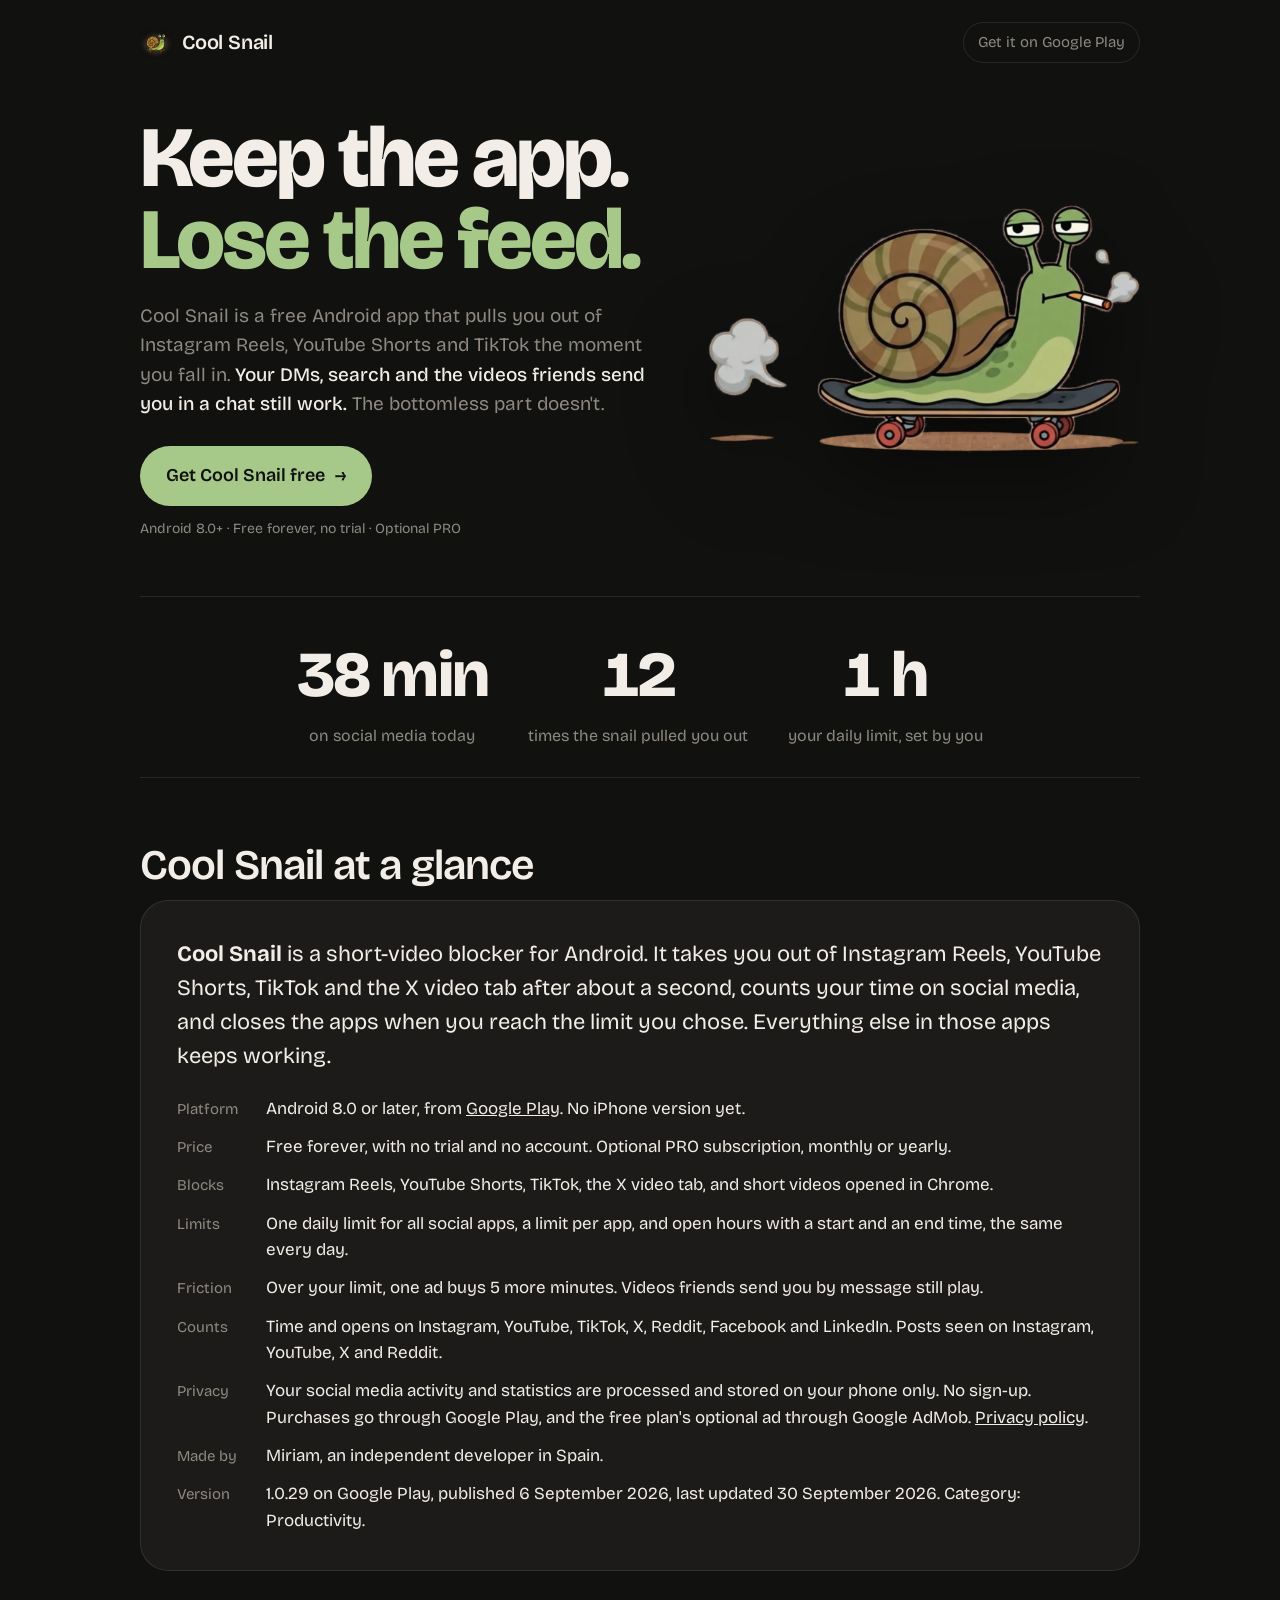
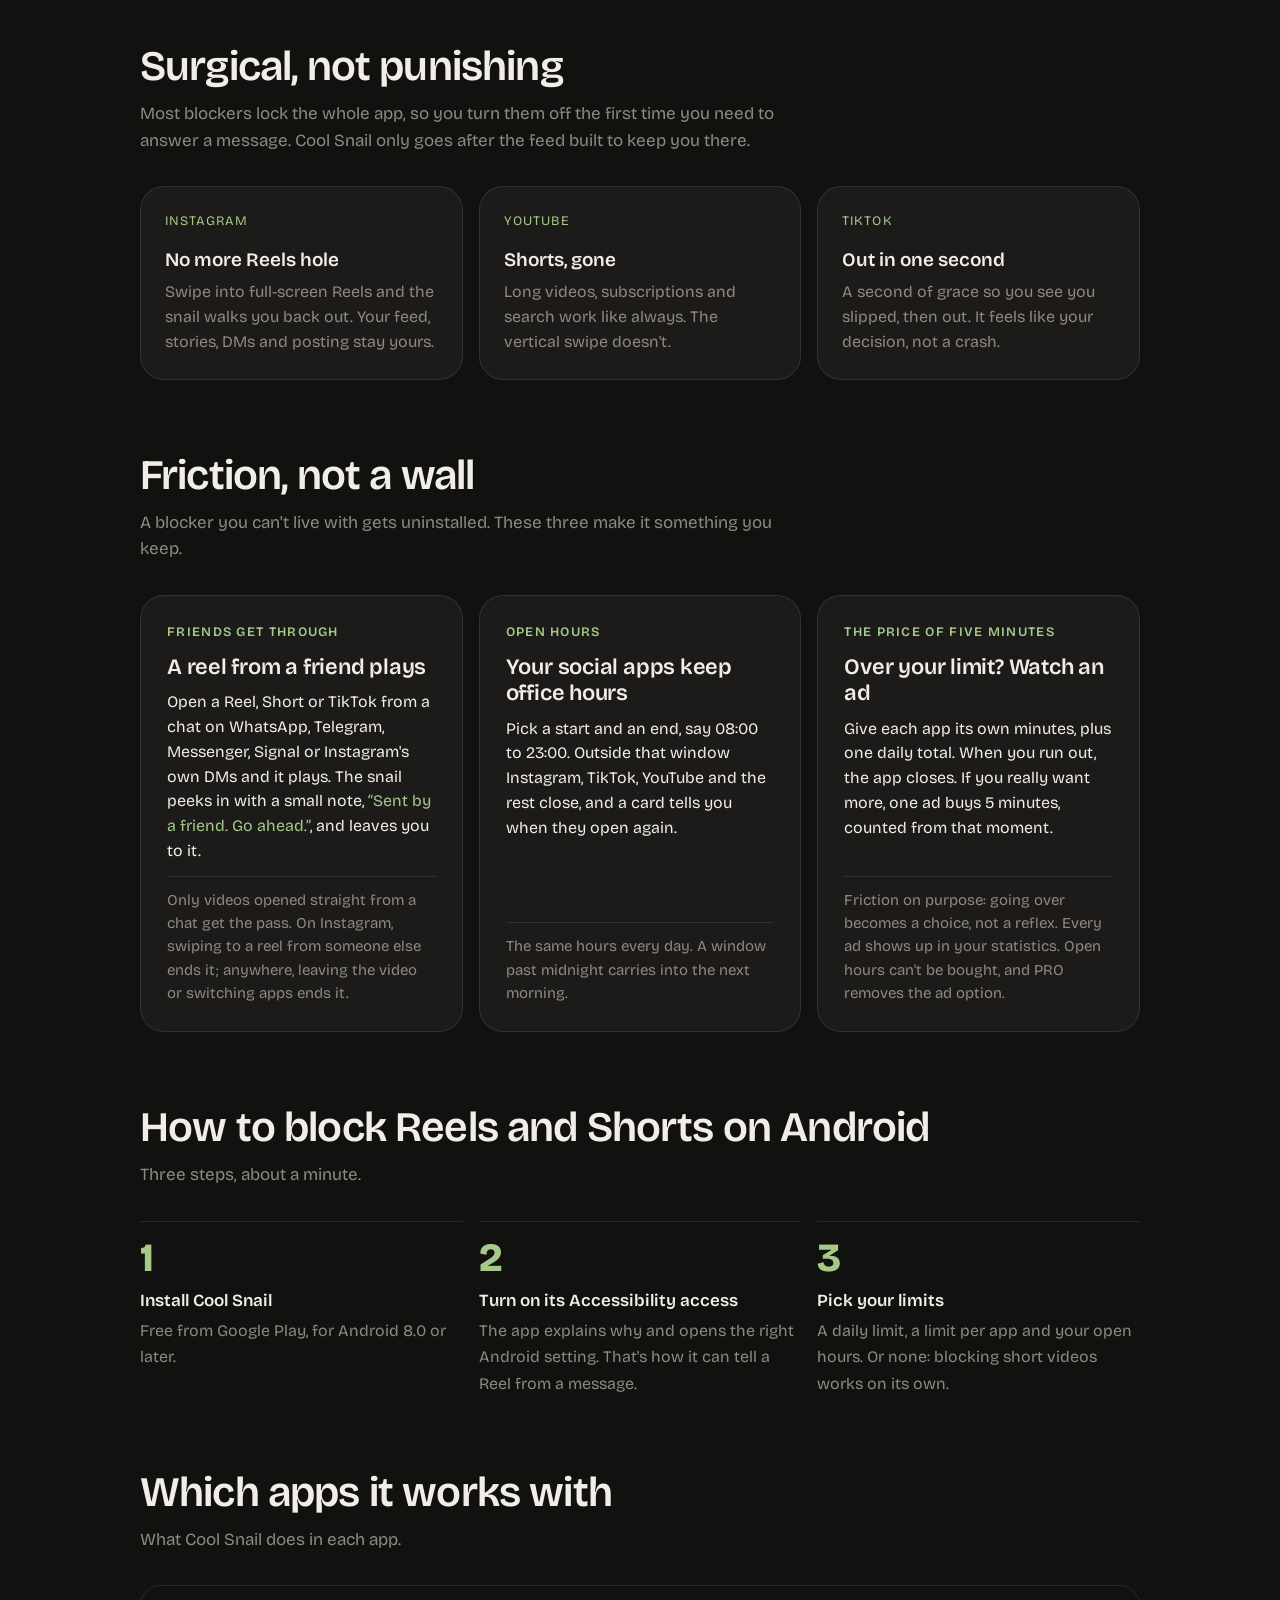
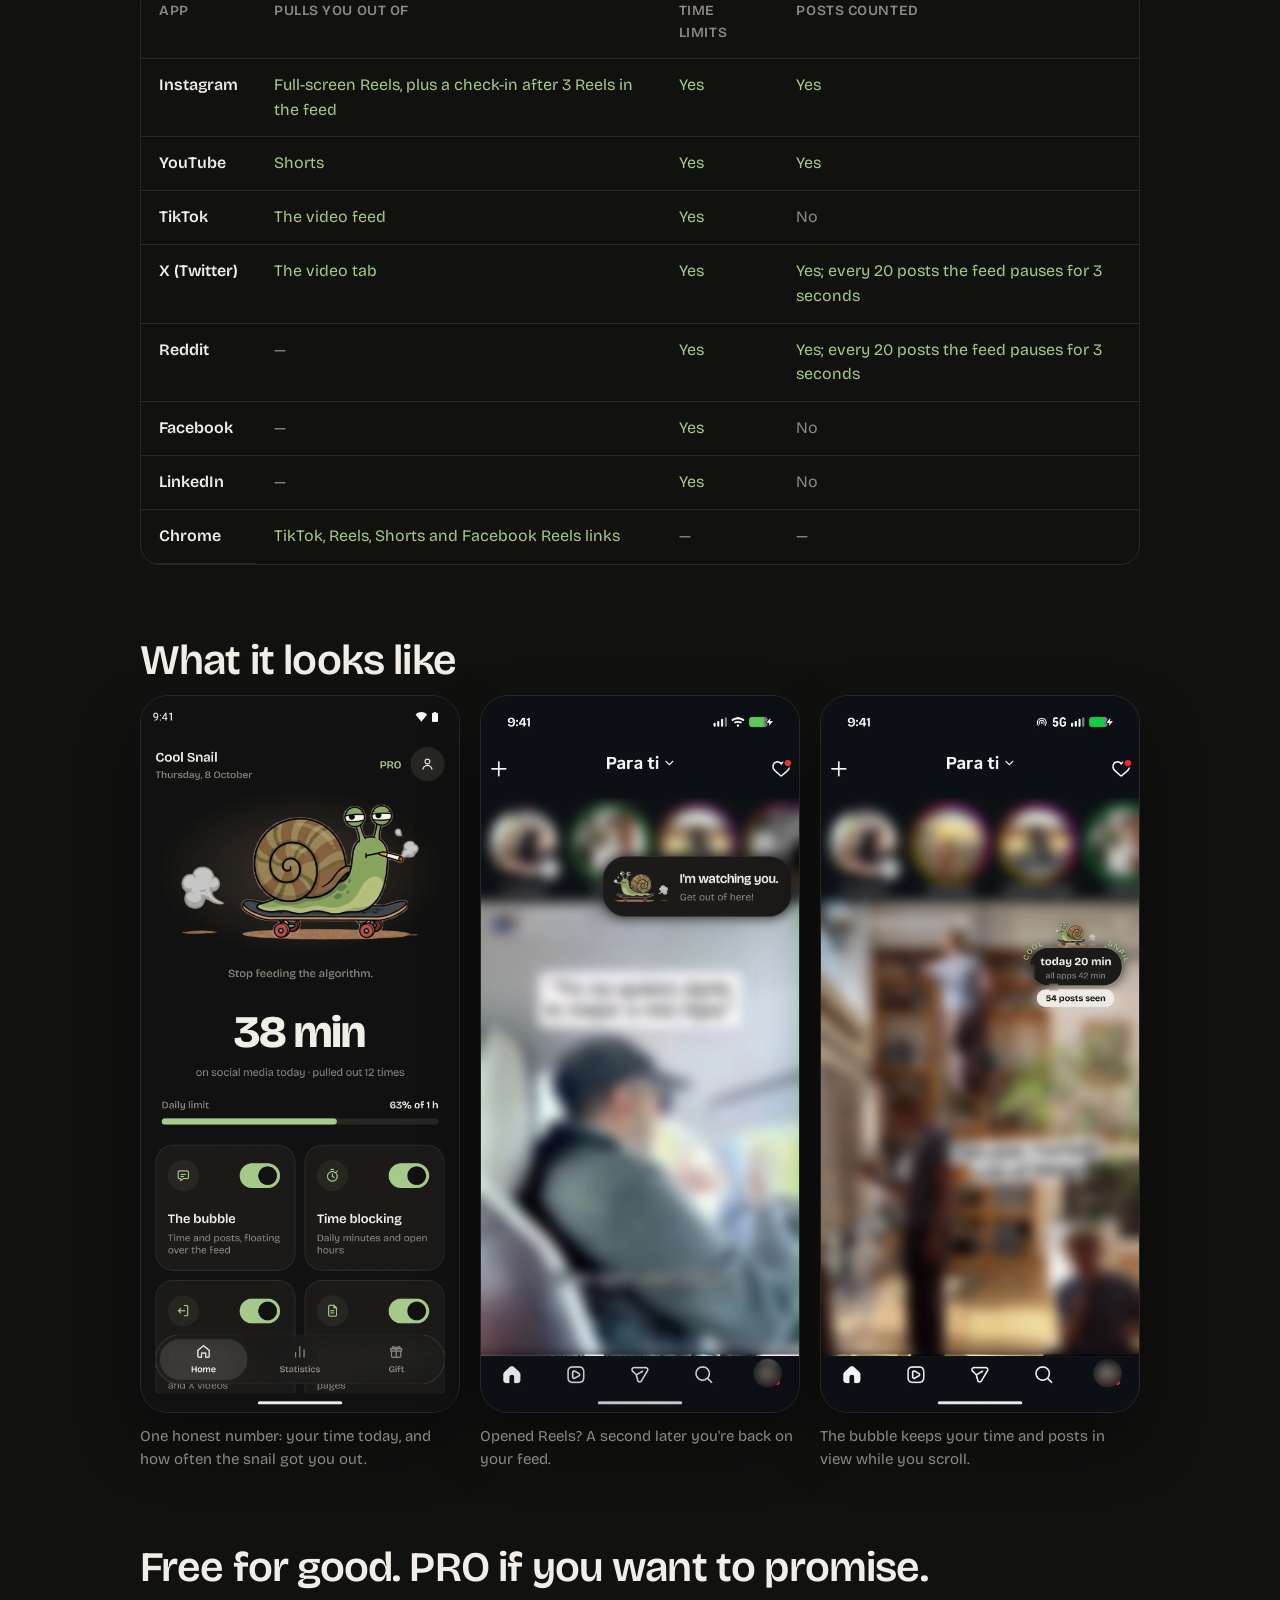
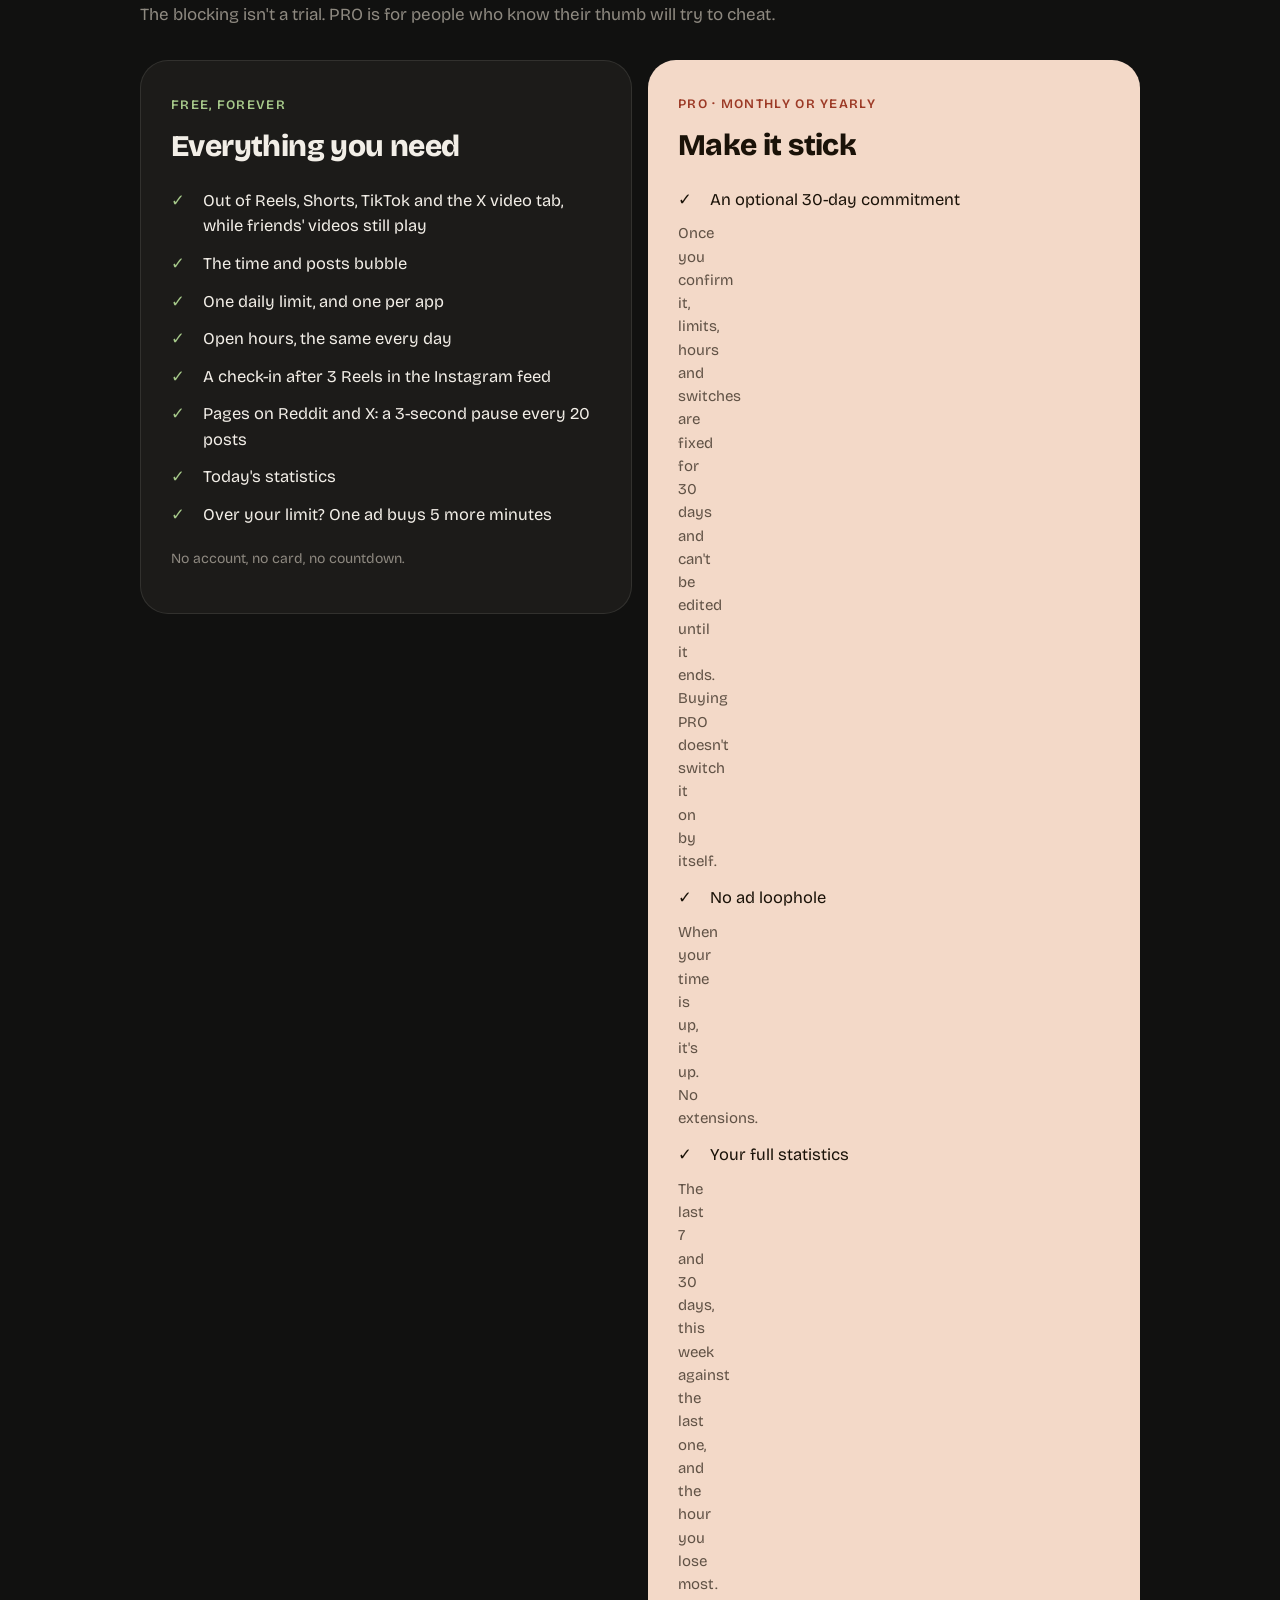
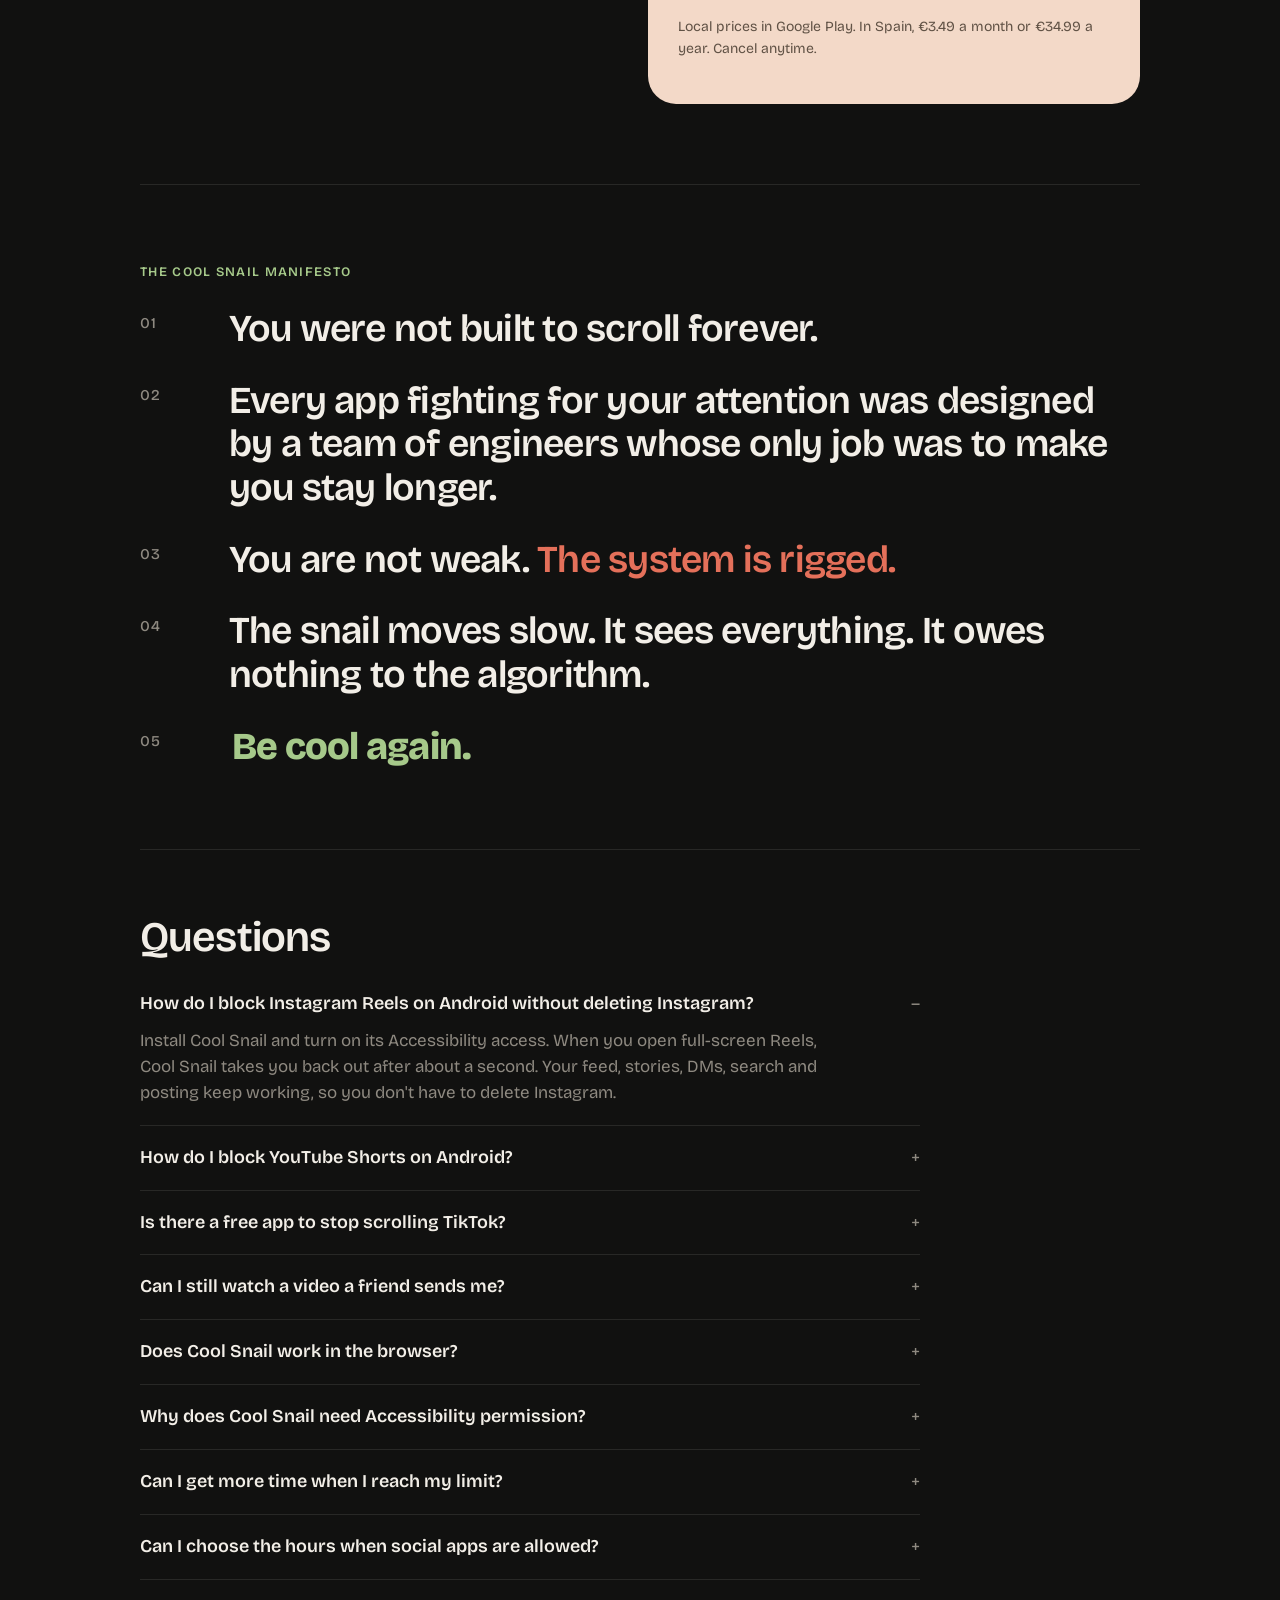
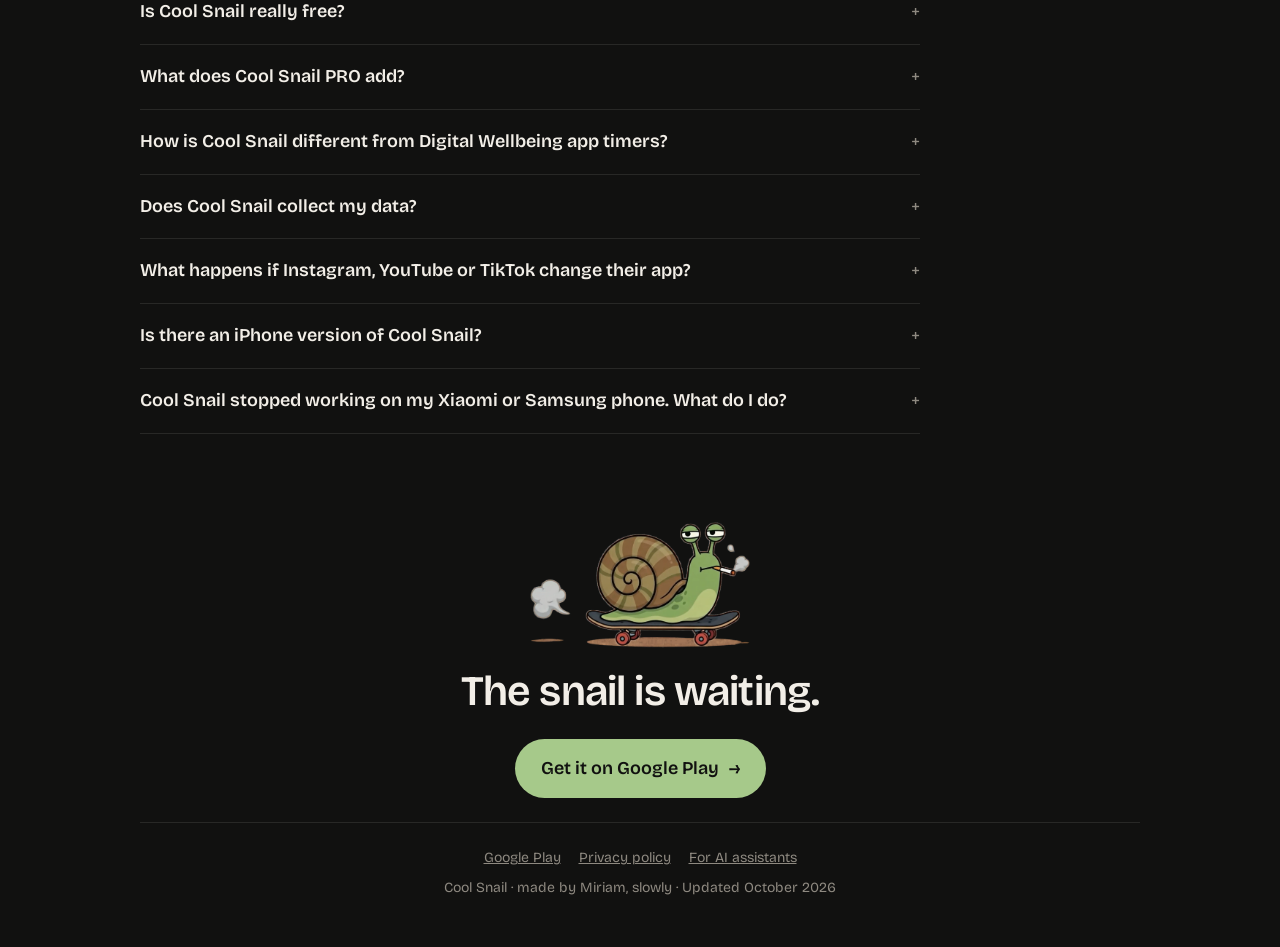
==== commit ad9fd280: "Landing: fixes from the public audit The real Play title (Cool Snail: Block Reels Shorts), version, " ====
--- a/index.html
+++ b/index.html
@@ -61,11 +61,14 @@
       "@type": "MobileApplication",
       "@id": "https://coolsnail.app/#app",
       "name": "Cool Snail",
-      "alternateName": ["Cool Snail: Block Apps & Reels", "Cool Snail: Block Short Videos"],
+      "alternateName": ["Cool Snail: Block Reels Shorts", "Cool Snail: Block Short Videos"],
+      "softwareVersion": "1.0.29",
+      "datePublished": "2026-09-06",
+      "dateModified": "2026-09-30",
       "description": "Cool Snail is a free Android app that pulls you out of Instagram Reels, YouTube Shorts, TikTok and the X video tab the moment you open them, while messages, search, stories and videos friends send you keep working. It adds a daily time limit, per-app limits, open hours and a bubble that shows your time and posts seen over the feed.",
       "operatingSystem": "Android 8.0 or later",
       "applicationCategory": "LifestyleApplication",
-      "applicationSubCategory": "Digital wellbeing, screen time, short-video blocker",
+      "applicationSubCategory": "Productivity: short-video blocker, screen time, digital wellbeing",
       "url": "https://coolsnail.app/",
       "installUrl": "https://play.google.com/store/apps/details?id=com.coolsnail.blockshortvideos",
       "downloadUrl": "https://play.google.com/store/apps/details?id=com.coolsnail.blockshortvideos",
@@ -79,15 +82,16 @@
       "featureList": [
         "Pulls you out of Instagram Reels, YouTube Shorts, TikTok and the X video tab",
         "Also pulls you out of short videos opened in Chrome",
-        "Videos a friend sends you on WhatsApp, Telegram, Messenger or Signal still play",
+        "Videos a friend sends you on WhatsApp, Telegram, Messenger, Signal or Instagram's own DMs still play",
         "Over your limit, one ad buys 5 more minutes: friction instead of a hard wall",
         "Daily time limit for all social apps together",
         "Per-app time limits",
         "Open hours: pick a start and an end time; outside them your social apps close",
         "A floating bubble with today's time and posts seen",
-        "Page breaks every 20 posts on Reddit and X",
+        "A check-in after 3 Reels in the Instagram feed",
+        "Pages on Reddit and X: every 20 posts the feed pauses for 3 seconds",
         "Today's statistics on the phone, no account needed",
-        "Optional PRO: fix your rules for 30 days, no ad extensions, and full statistics history"
+        "Optional PRO: full statistics history, no ad extensions, and an optional 30-day commitment that fixes your rules once you confirm it"
       ],
       "offers": [
         { "@type": "Offer", "name": "Free", "price": "0", "priceCurrency": "EUR", "description": "Blocking, limits, open hours, the bubble and today's statistics. No time limit, no trial." },
@@ -108,11 +112,11 @@
         { "@type": "Question", "name": "Is there a free app to stop scrolling TikTok?",
           "acceptedAnswer": { "@type": "Answer", "text": "Yes. Cool Snail is free on Android with no trial and no time limit. Open TikTok's video feed and it takes you out after a second of grace. You can also give TikTok its own daily limit." } },
         { "@type": "Question", "name": "Can I still watch a video a friend sends me?",
-          "acceptedAnswer": { "@type": "Answer", "text": "Yes. If you open a Reel, Short or TikTok from a chat on WhatsApp, Telegram, Messenger or Signal, it plays and a small note says: Sent by a friend. Go ahead. On Instagram, swiping to a reel from someone else ends the pass; anywhere, leaving the video or switching apps ends it." } },
+          "acceptedAnswer": { "@type": "Answer", "text": "Yes. If you open a Reel, Short or TikTok from a chat on WhatsApp, Telegram, Messenger, Signal or Instagram's own DMs, it plays and a small note says: Sent by a friend. Go ahead. On Instagram, swiping to a reel from someone else ends the pass; anywhere, leaving the video or switching apps ends it. Only videos opened straight from a chat get the pass." } },
         { "@type": "Question", "name": "Does Cool Snail work in the browser?",
           "acceptedAnswer": { "@type": "Answer", "text": "Yes, in Chrome: short videos opened in Chrome, such as TikTok links, Instagram Reels, YouTube Shorts and Facebook Reels, take you out too." } },
         { "@type": "Question", "name": "Why does Cool Snail need Accessibility permission?",
-          "acceptedAnswer": { "@type": "Answer", "text": "Android only lets an app see that you have opened a Reel, a Short or a TikTok through its Accessibility service. Cool Snail uses it only inside the social apps it supports, to count your time and take you out of short videos. It does not read other apps, and your statistics stay on your phone." } },
+          "acceptedAnswer": { "@type": "Answer", "text": "Android only lets an app see that you have opened a Reel, a Short or a TikTok through its Accessibility service. Cool Snail uses it only inside the social apps it supports, to count your time and take you out of short videos. What it sees there is processed on your phone and never sent anywhere." } },
         { "@type": "Question", "name": "Can I get more time when I reach my limit?",
           "acceptedAnswer": { "@type": "Answer", "text": "On the free version, yes, but it costs you something: when you reach your daily limit or an app's own limit, you can watch one ad to get 5 more minutes, starting from that moment. It is friction on purpose, so going over is a choice and not a reflex. Open hours can't be extended, and PRO removes the ad option entirely." } },
         { "@type": "Question", "name": "Can I choose the hours when social apps are allowed?",
@@ -120,9 +124,13 @@
         { "@type": "Question", "name": "Is Cool Snail really free?",
           "acceptedAnswer": { "@type": "Answer", "text": "Yes. Blocking short videos, daily and per-app limits, open hours, the bubble and today's statistics are free forever, with no account and no card. When you go over your limit, you can watch one ad for 5 more minutes." } },
         { "@type": "Question", "name": "What does Cool Snail PRO add?",
-          "acceptedAnswer": { "@type": "Answer", "text": "PRO fixes your limits, open hours and switches for 30 days, so you can't loosen them until the 30 days are over. It removes the ad extension and unlocks your full statistics: the last 7 and 30 days, this week against the last one, and the hour you lose most. It is a monthly or yearly subscription at local Google Play prices; in Spain, 3.49 euros a month or 34.99 euros a year." } },
+          "acceptedAnswer": { "@type": "Answer", "text": "PRO unlocks the optional 30-day commitment: once you confirm it, your limits, open hours and switches are fixed for 30 days and you can't loosen them until it ends. Buying PRO doesn't turn it on by itself. PRO also removes the ad extension and unlocks your full statistics: the last 7 and 30 days, this week against the last one, and the hour you lose most. It is a monthly or yearly subscription at local Google Play prices; in Spain, 3.49 euros a month or 34.99 euros a year." } },
         { "@type": "Question", "name": "How is Cool Snail different from Digital Wellbeing app timers?",
           "acceptedAnswer": { "@type": "Answer", "text": "An app timer pauses the whole app, so you lose your messages too. Cool Snail only goes after the short-video feed and leaves messages, search and stories alone. It can also limit whole apps when you want that." } },
+        { "@type": "Question", "name": "Does Cool Snail collect my data?",
+          "acceptedAnswer": { "@type": "Answer", "text": "Your social media activity, time, posts seen and statistics are processed and stored only on your phone, never sent to a server, and deleted when you uninstall the app. Purchases go through Google Play and RevenueCat, which handle payment and purchase records. On the free plan, Google AdMob shows the optional ad and handles its own ad data, with your consent where the law requires it. If you join the gifting waitlist, your email goes to OneSignal. The privacy policy has the details." } },
+        { "@type": "Question", "name": "What happens if Instagram, YouTube or TikTok change their app?",
+          "acceptedAnswer": { "@type": "Answer", "text": "Cool Snail recognises Reels, Shorts and TikTok by how those apps are built, so a big redesign can stop it from spotting a feed until Cool Snail is updated. When that happens it gets fixed in an app update; TikTok's September 2026 redesign was fixed within days." } },
         { "@type": "Question", "name": "Is there an iPhone version of Cool Snail?",
           "acceptedAnswer": { "@type": "Answer", "text": "Not yet. Cool Snail is Android only, for Android 8.0 and later." } },
         { "@type": "Question", "name": "Cool Snail stopped working on my Xiaomi or Samsung phone. What do I do?",
@@ -283,7 +291,7 @@
   <div class="hero">
     <div>
       <h1>Keep the app.<br><em>Lose the feed.</em></h1>
-      <p class="lede">Cool Snail is a free Android app that pulls you out of Instagram Reels, YouTube Shorts and TikTok the moment you fall in. <b>Your DMs, search and the videos your friends send you still work.</b> The bottomless part doesn't.</p>
+      <p class="lede">Cool Snail is a free Android app that pulls you out of Instagram Reels, YouTube Shorts and TikTok the moment you fall in. <b>Your DMs, search and the videos friends send you in a chat still work.</b> The bottomless part doesn't.</p>
       <a class="cta" href="https://play.google.com/store/apps/details?id=com.coolsnail.blockshortvideos" rel="noopener">Get Cool Snail free <span aria-hidden="true">→</span></a>
       <span class="cta-note">Android 8.0+ · Free forever, no trial · Optional PRO</span>
     </div>
@@ -310,8 +318,9 @@
         <dt>Limits</dt><dd>One daily limit for all social apps, a limit per app, and open hours with a start and an end time, the same every day.</dd>
         <dt>Friction</dt><dd>Over your limit, one ad buys 5 more minutes. Videos friends send you by message still play.</dd>
         <dt>Counts</dt><dd>Time and opens on Instagram, YouTube, TikTok, X, Reddit, Facebook and LinkedIn. Posts seen on Instagram, YouTube, X and Reddit.</dd>
-        <dt>Privacy</dt><dd>Your statistics stay on your phone. No sign-up. Uses Android's Accessibility service only inside the social apps it supports.</dd>
+        <dt>Privacy</dt><dd>Your social media activity and statistics are processed and stored on your phone only. No sign-up. Purchases go through Google Play, and the free plan's optional ad through Google AdMob. <a href="https://mbrmiriam.github.io/coolsnail-privacy/">Privacy policy</a>.</dd>
         <dt>Made by</dt><dd>Miriam, an independent developer in Spain.</dd>
+        <dt>Version</dt><dd>1.0.29 on Google Play, published 6 September 2026, last updated 30 September 2026. Category: Productivity.</dd>
       </dl>
     </div>
   </section>
@@ -333,8 +342,8 @@
       <article>
         <span class="kicker">Friends get through</span>
         <h3>A reel from a friend plays</h3>
-        <p>Open a Reel, Short or TikTok from a chat on WhatsApp, Telegram, Messenger or Signal and it plays. The snail peeks in with a small note, <q>Sent by a friend. Go ahead.</q>, and leaves you to it.</p>
-        <p class="fine">On Instagram, swiping to a reel from someone else ends the pass. Anywhere, leaving the video or switching apps ends it.</p>
+        <p>Open a Reel, Short or TikTok from a chat on WhatsApp, Telegram, Messenger, Signal or Instagram's own DMs and it plays. The snail peeks in with a small note, <q>Sent by a friend. Go ahead.</q>, and leaves you to it.</p>
+        <p class="fine">Only videos opened straight from a chat get the pass. On Instagram, swiping to a reel from someone else ends it; anywhere, leaving the video or switching apps ends it.</p>
       </article>
       <article>
         <span class="kicker">Open hours</span>
@@ -368,11 +377,11 @@
       <table>
         <thead><tr><th scope="col">App</th><th scope="col">Pulls you out of</th><th scope="col">Time limits</th><th scope="col">Posts counted</th></tr></thead>
         <tbody>
-          <tr><th scope="row">Instagram</th><td class="y">Reels</td><td class="y">Yes</td><td class="y">Yes</td></tr>
+          <tr><th scope="row">Instagram</th><td class="y">Full-screen Reels, plus a check-in after 3 Reels in the feed</td><td class="y">Yes</td><td class="y">Yes</td></tr>
           <tr><th scope="row">YouTube</th><td class="y">Shorts</td><td class="y">Yes</td><td class="y">Yes</td></tr>
           <tr><th scope="row">TikTok</th><td class="y">The video feed</td><td class="y">Yes</td><td class="n">No</td></tr>
-          <tr><th scope="row">X (Twitter)</th><td class="y">The video tab</td><td class="y">Yes</td><td class="y">Yes, with a page break every 20 posts</td></tr>
-          <tr><th scope="row">Reddit</th><td class="n">—</td><td class="y">Yes</td><td class="y">Yes, with a page break every 20 posts</td></tr>
+          <tr><th scope="row">X (Twitter)</th><td class="y">The video tab</td><td class="y">Yes</td><td class="y">Yes; every 20 posts the feed pauses for 3 seconds</td></tr>
+          <tr><th scope="row">Reddit</th><td class="n">—</td><td class="y">Yes</td><td class="y">Yes; every 20 posts the feed pauses for 3 seconds</td></tr>
           <tr><th scope="row">Facebook</th><td class="n">—</td><td class="y">Yes</td><td class="n">No</td></tr>
           <tr><th scope="row">LinkedIn</th><td class="n">—</td><td class="y">Yes</td><td class="n">No</td></tr>
           <tr><th scope="row">Chrome</th><td class="y">TikTok, Reels, Shorts and Facebook Reels links</td><td class="n">—</td><td class="n">—</td></tr>
@@ -402,7 +411,8 @@
           <li>The time and posts bubble</li>
           <li>One daily limit, and one per app</li>
           <li>Open hours, the same every day</li>
-          <li>Page breaks on Reddit and X</li>
+          <li>A check-in after 3 Reels in the Instagram feed</li>
+          <li>Pages on Reddit and X: a 3-second pause every 20 posts</li>
           <li>Today's statistics</li>
           <li>Over your limit? One ad buys 5 more minutes</li>
         </ul>
@@ -412,7 +422,7 @@
         <span class="tag">PRO · monthly or yearly</span>
         <h3>Make it stick</h3>
         <ul>
-          <li>Your rules, set in stone<span>Limits, hours and switches are fixed for 30 days. You can't edit them until it ends.</span></li>
+          <li>An optional 30-day commitment<span>Once you confirm it, limits, hours and switches are fixed for 30 days and can't be edited until it ends. Buying PRO doesn't switch it on by itself.</span></li>
           <li>No ad loophole<span>When your time is up, it's up. No extensions.</span></li>
           <li>Your full statistics<span>The last 7 and 30 days, this week against the last one, and the hour you lose most.</span></li>
         </ul>
@@ -440,14 +450,16 @@
       <details open><summary>How do I block Instagram Reels on Android without deleting Instagram?</summary><p>Install Cool Snail and turn on its Accessibility access. When you open full-screen Reels, Cool Snail takes you back out after about a second. Your feed, stories, DMs, search and posting keep working, so you don't have to delete Instagram.</p></details>
       <details><summary>How do I block YouTube Shorts on Android?</summary><p>Cool Snail detects the YouTube Shorts player and takes you out of it. Long videos, subscriptions and search work as normal.</p></details>
       <details><summary>Is there a free app to stop scrolling TikTok?</summary><p>Yes. Cool Snail is free on Android with no trial and no time limit. Open TikTok's video feed and it takes you out after a second of grace. You can also give TikTok its own daily limit.</p></details>
-      <details><summary>Can I still watch a video a friend sends me?</summary><p>Yes. If you open a Reel, Short or TikTok from a chat on WhatsApp, Telegram, Messenger or Signal, it plays and a small note says: Sent by a friend. Go ahead. On Instagram, swiping to a reel from someone else ends the pass; anywhere, leaving the video or switching apps ends it.</p></details>
+      <details><summary>Can I still watch a video a friend sends me?</summary><p>Yes. If you open a Reel, Short or TikTok from a chat on WhatsApp, Telegram, Messenger, Signal or Instagram's own DMs, it plays and a small note says: Sent by a friend. Go ahead. On Instagram, swiping to a reel from someone else ends the pass; anywhere, leaving the video or switching apps ends it. Only videos opened straight from a chat get the pass.</p></details>
       <details><summary>Does Cool Snail work in the browser?</summary><p>Yes, in Chrome: short videos opened in Chrome, such as TikTok links, Instagram Reels, YouTube Shorts and Facebook Reels, take you out too.</p></details>
-      <details><summary>Why does Cool Snail need Accessibility permission?</summary><p>Android only lets an app see that you have opened a Reel, a Short or a TikTok through its Accessibility service. Cool Snail uses it only inside the social apps it supports, to count your time and take you out of short videos. It does not read other apps, and your statistics stay on your phone.</p></details>
+      <details><summary>Why does Cool Snail need Accessibility permission?</summary><p>Android only lets an app see that you have opened a Reel, a Short or a TikTok through its Accessibility service. Cool Snail uses it only inside the social apps it supports, to count your time and take you out of short videos. What it sees there is processed on your phone and never sent anywhere.</p></details>
       <details><summary>Can I get more time when I reach my limit?</summary><p>On the free version, yes, but it costs you something: when you reach your daily limit or an app's own limit, you can watch one ad to get 5 more minutes, starting from that moment. It is friction on purpose, so going over is a choice and not a reflex. Open hours can't be extended, and PRO removes the ad option entirely.</p></details>
       <details><summary>Can I choose the hours when social apps are allowed?</summary><p>Yes. Set open hours with a start and an end time, for example 08:00 to 23:00. They are the same every day. Outside that window your social apps close. A window that goes past midnight carries on into the next morning.</p></details>
       <details><summary>Is Cool Snail really free?</summary><p>Yes. Blocking short videos, daily and per-app limits, open hours, the bubble and today's statistics are free forever, with no account and no card. When you go over your limit, you can watch one ad for 5 more minutes.</p></details>
-      <details><summary>What does Cool Snail PRO add?</summary><p>PRO fixes your limits, open hours and switches for 30 days, so you can't loosen them until the 30 days are over. It removes the ad extension and unlocks your full statistics: the last 7 and 30 days, this week against the last one, and the hour you lose most. It is a monthly or yearly subscription at local Google Play prices; in Spain, 3.49 euros a month or 34.99 euros a year.</p></details>
+      <details><summary>What does Cool Snail PRO add?</summary><p>PRO unlocks the optional 30-day commitment: once you confirm it, your limits, open hours and switches are fixed for 30 days and you can't loosen them until it ends. Buying PRO doesn't turn it on by itself. PRO also removes the ad extension and unlocks your full statistics: the last 7 and 30 days, this week against the last one, and the hour you lose most. It is a monthly or yearly subscription at local Google Play prices; in Spain, 3.49 euros a month or 34.99 euros a year.</p></details>
       <details><summary>How is Cool Snail different from Digital Wellbeing app timers?</summary><p>An app timer pauses the whole app, so you lose your messages too. Cool Snail only goes after the short-video feed and leaves messages, search and stories alone. It can also limit whole apps when you want that.</p></details>
+      <details><summary>Does Cool Snail collect my data?</summary><p>Your social media activity, time, posts seen and statistics are processed and stored only on your phone, never sent to a server, and deleted when you uninstall the app. Purchases go through Google Play and RevenueCat, which handle payment and purchase records. On the free plan, Google AdMob shows the optional ad and handles its own ad data, with your consent where the law requires it. If you join the gifting waitlist, your email goes to OneSignal. The privacy policy has the details.</p></details>
+      <details><summary>What happens if Instagram, YouTube or TikTok change their app?</summary><p>Cool Snail recognises Reels, Shorts and TikTok by how those apps are built, so a big redesign can stop it from spotting a feed until Cool Snail is updated. When that happens it gets fixed in an app update; TikTok's September 2026 redesign was fixed within days.</p></details>
       <details><summary>Is there an iPhone version of Cool Snail?</summary><p>Not yet. Cool Snail is Android only, for Android 8.0 and later.</p></details>
       <details><summary>Cool Snail stopped working on my Xiaomi or Samsung phone. What do I do?</summary><p>Some phones switch accessibility services off to save battery. Set Cool Snail's battery use to Unrestricted (No restrictions on Xiaomi), allow Autostart if your phone has it, then turn Cool Snail back on in Accessibility settings.</p></details>
     </div>
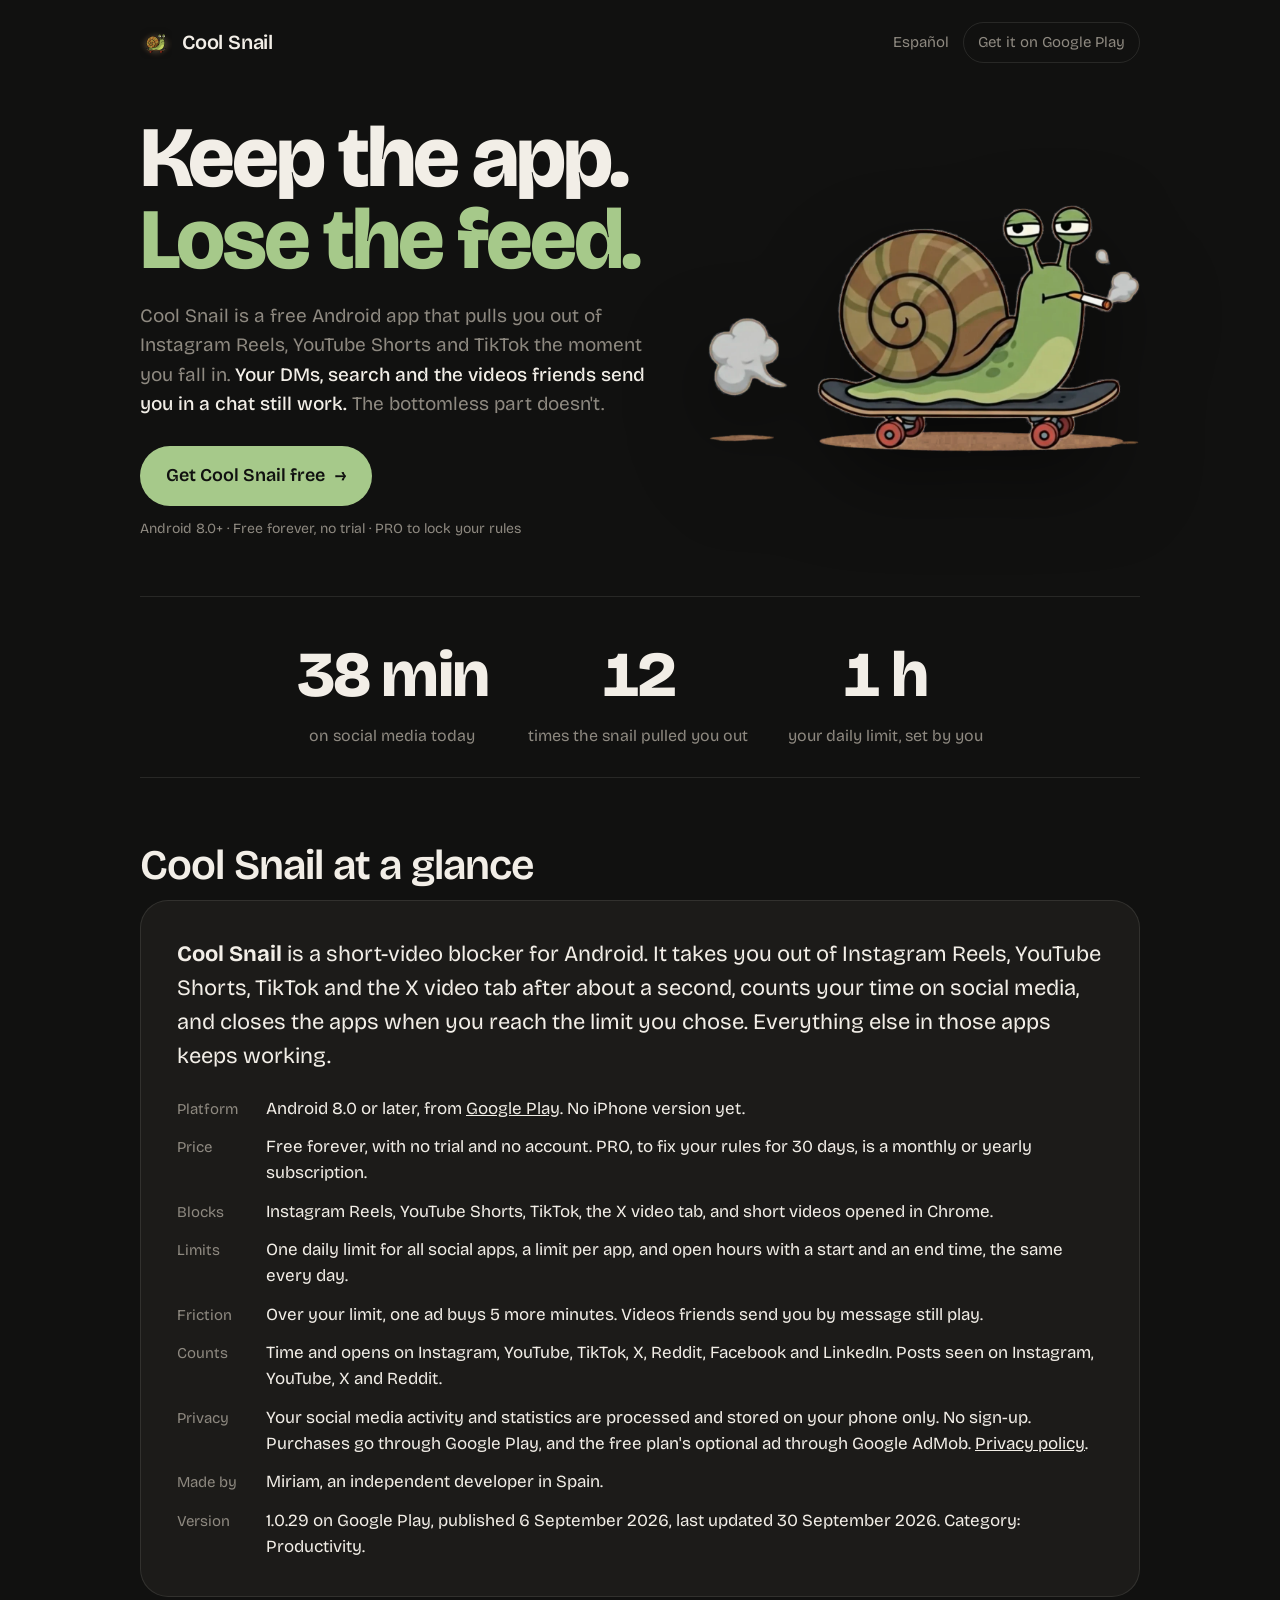
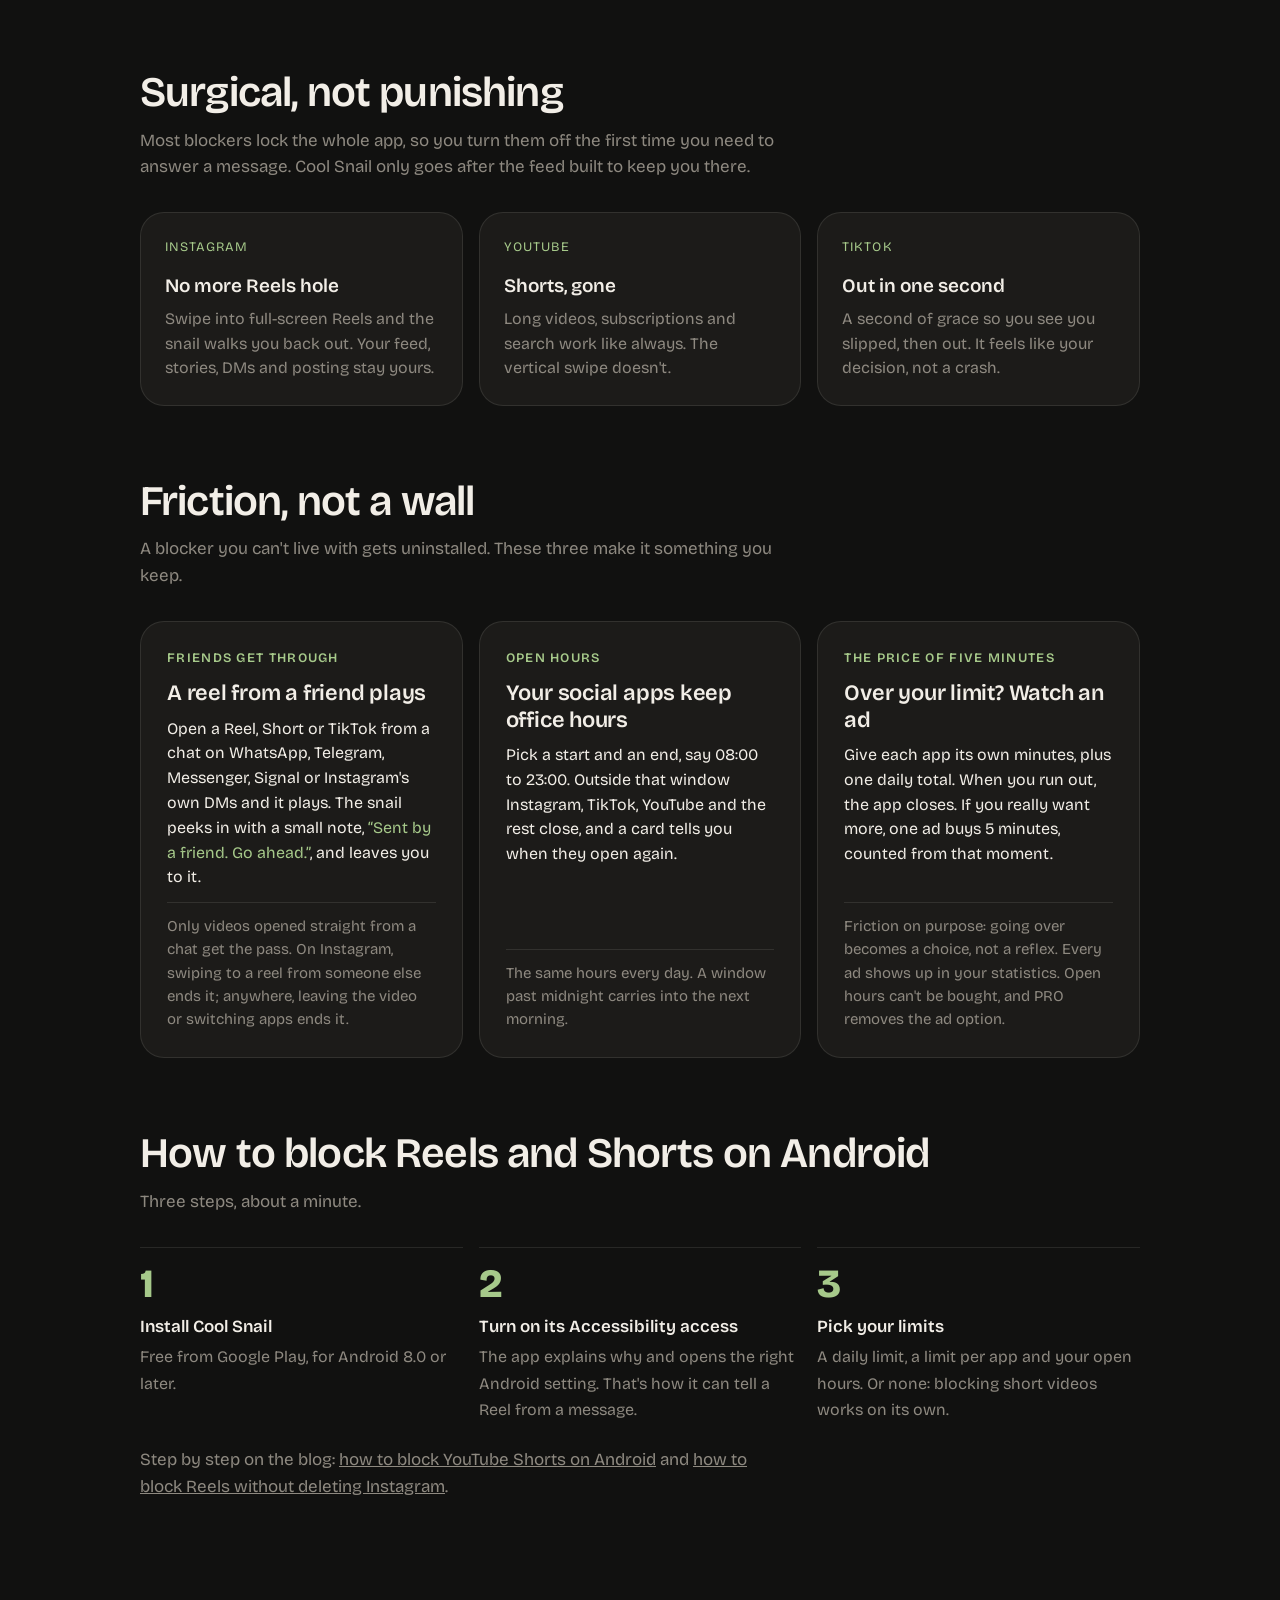
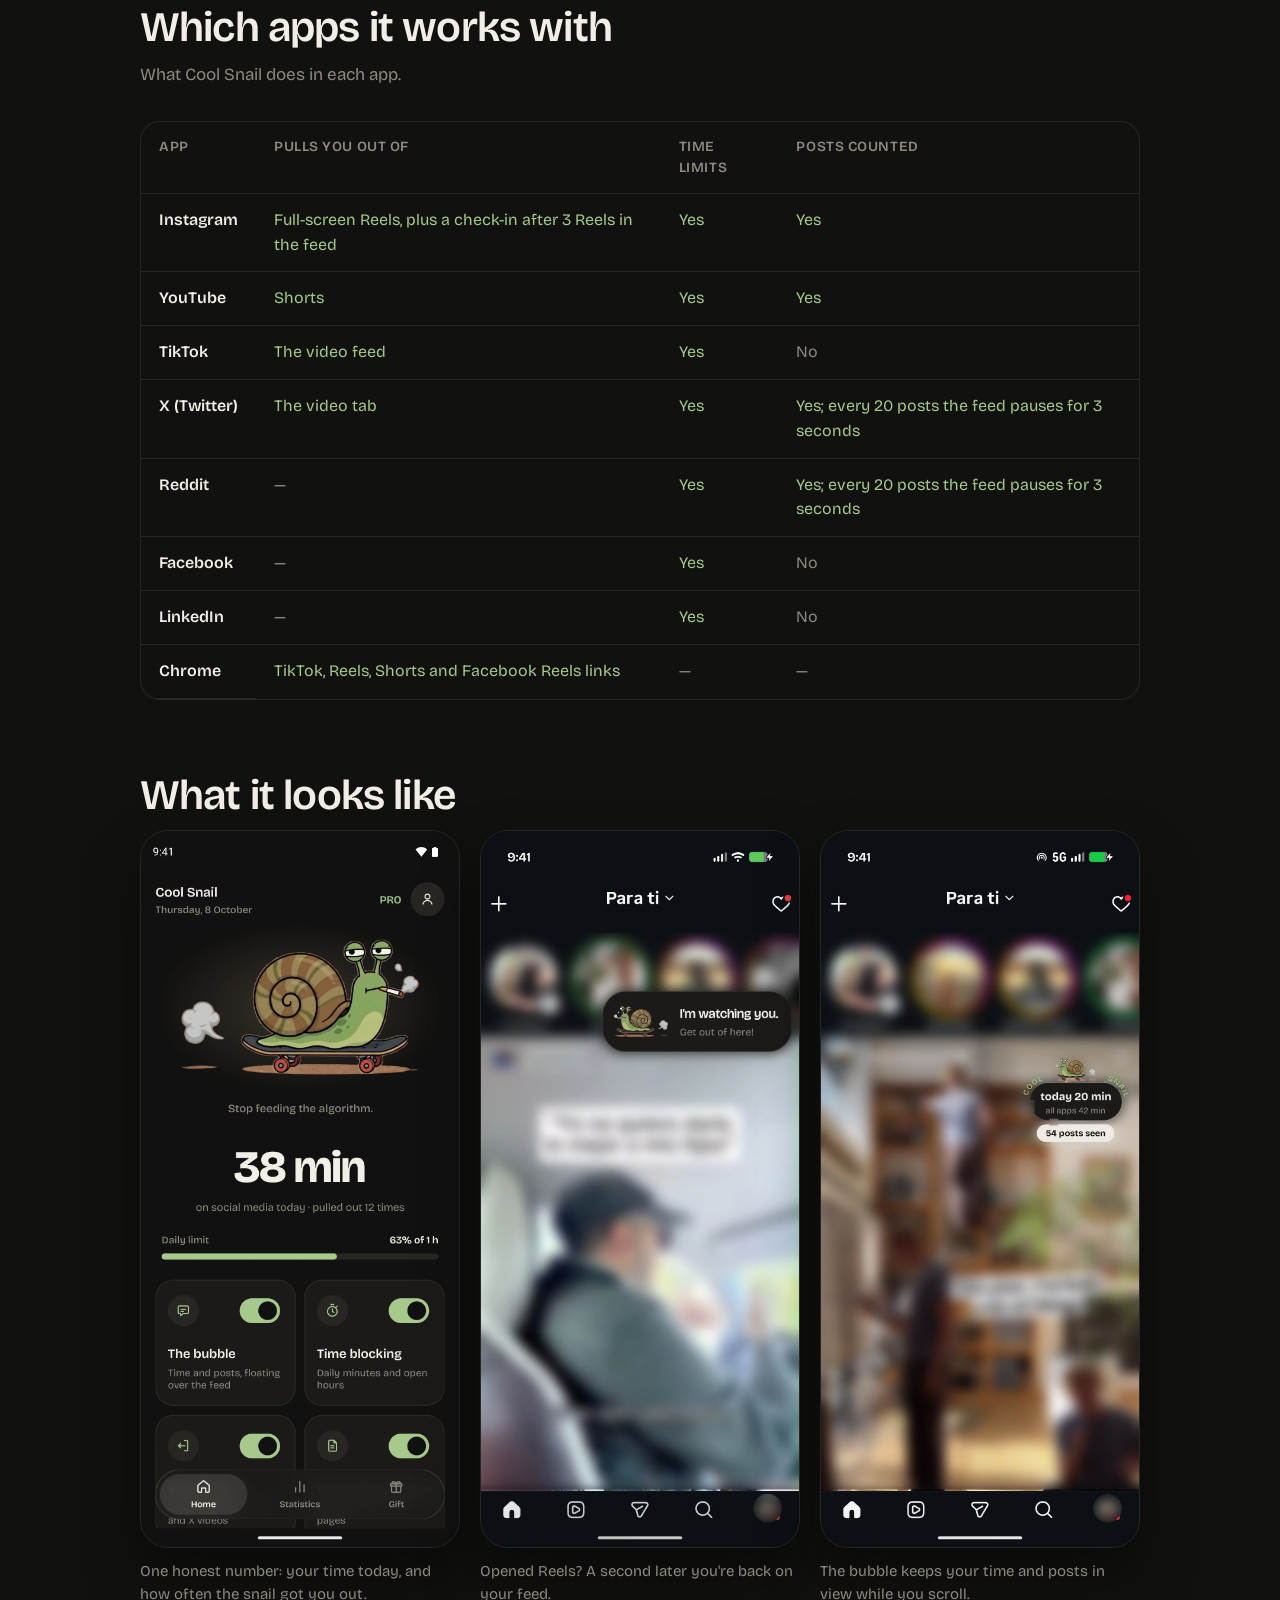
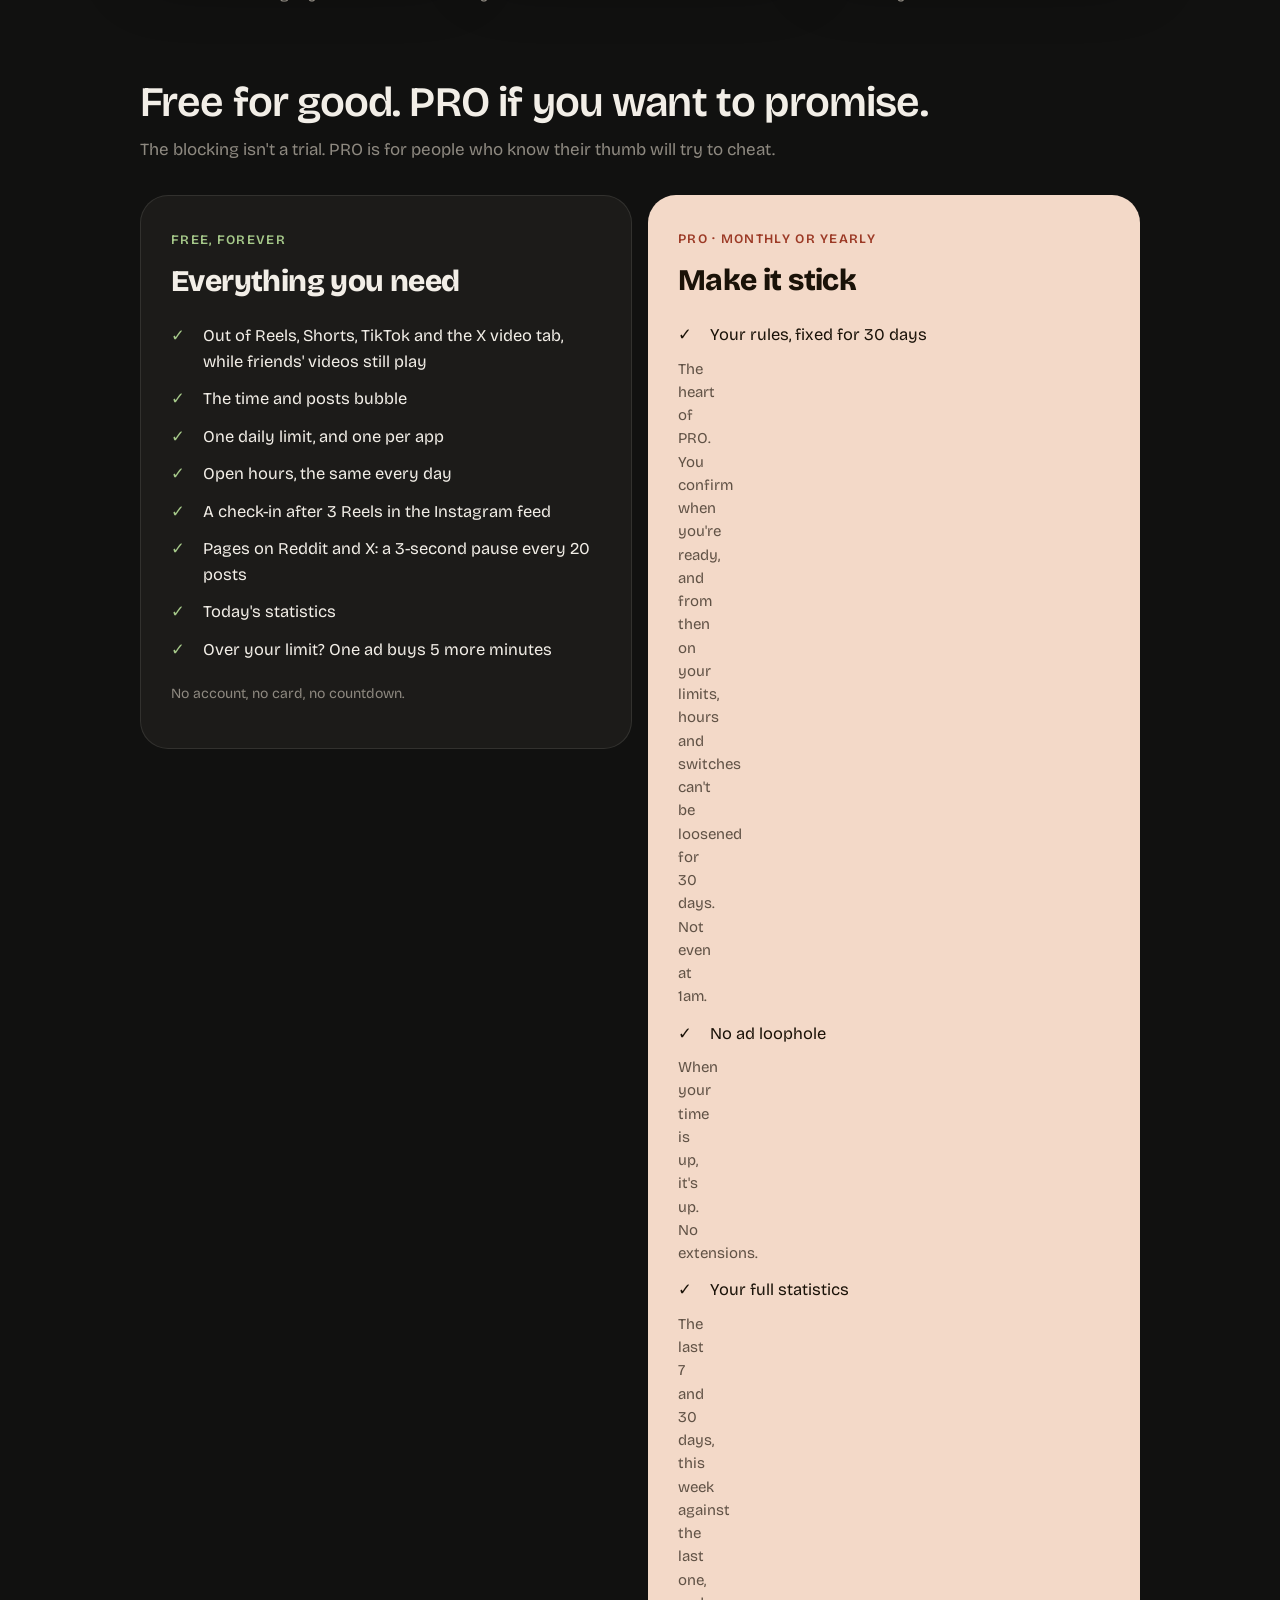
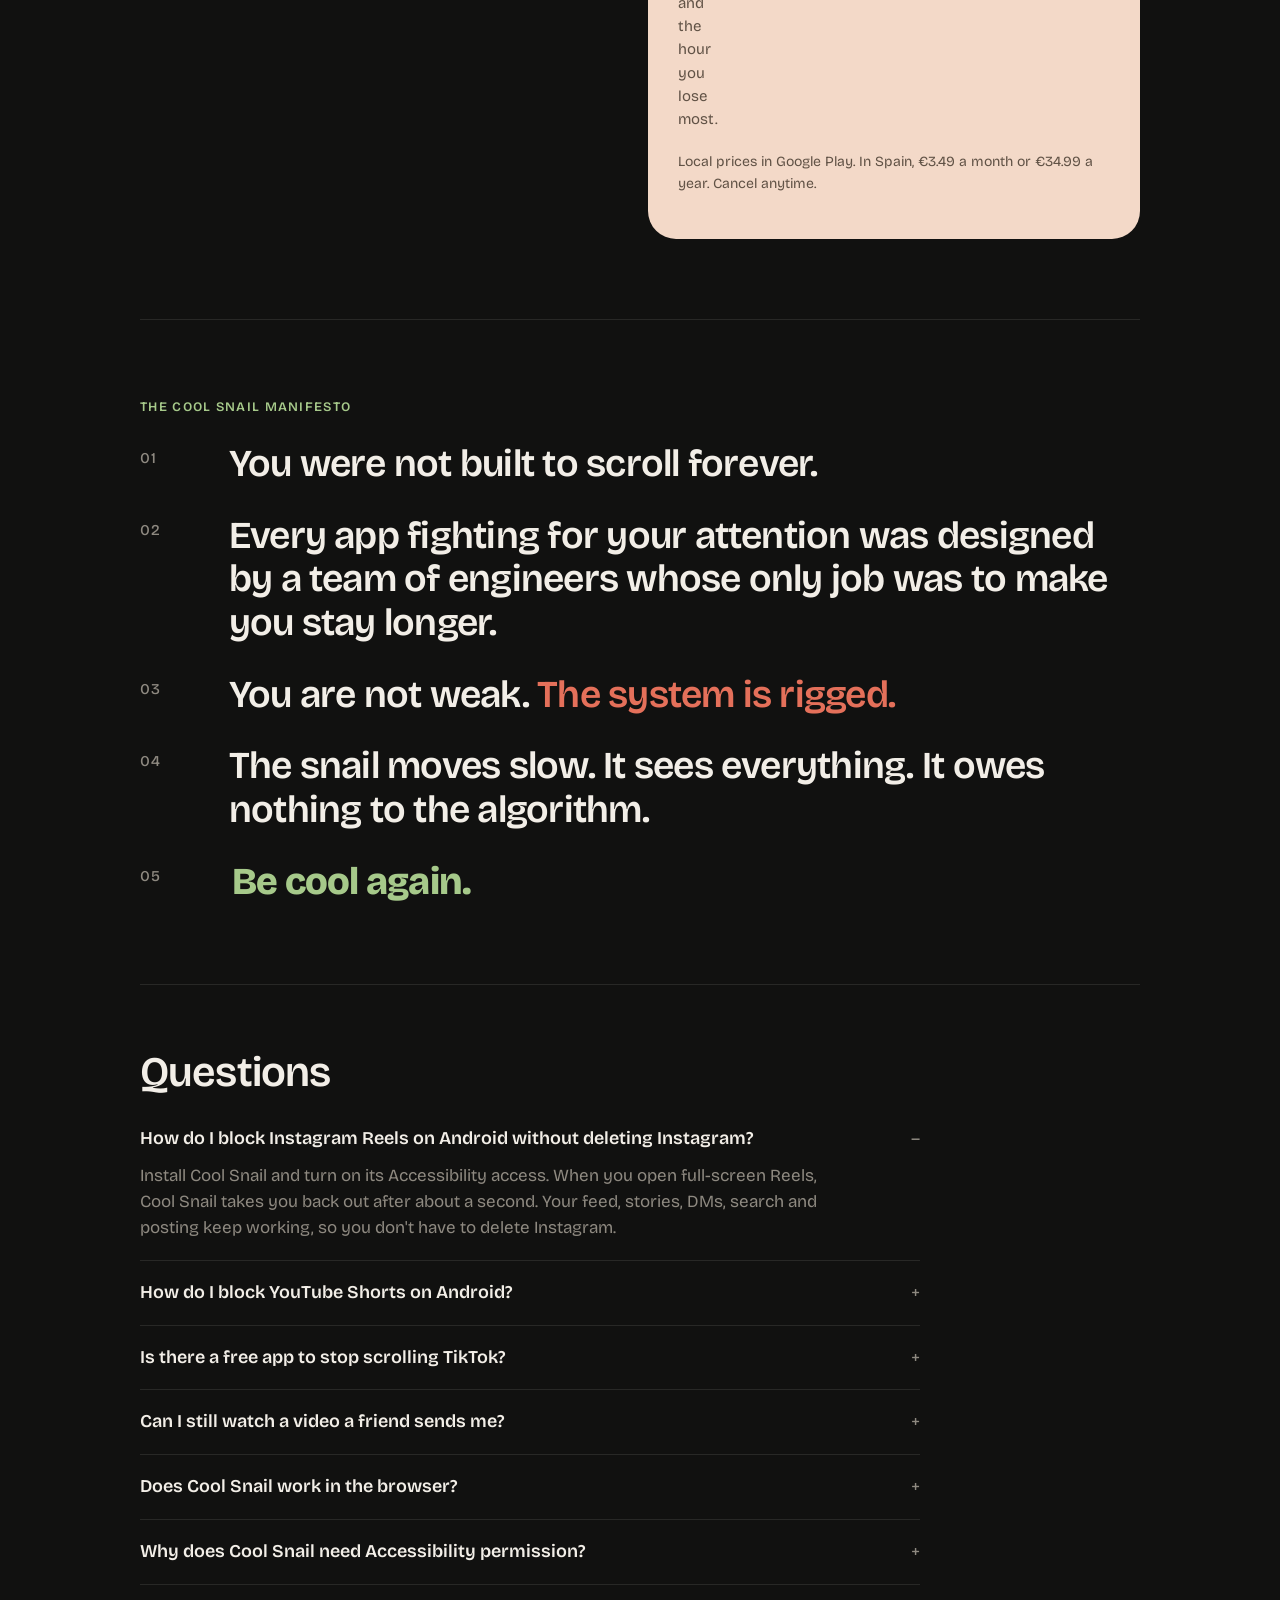
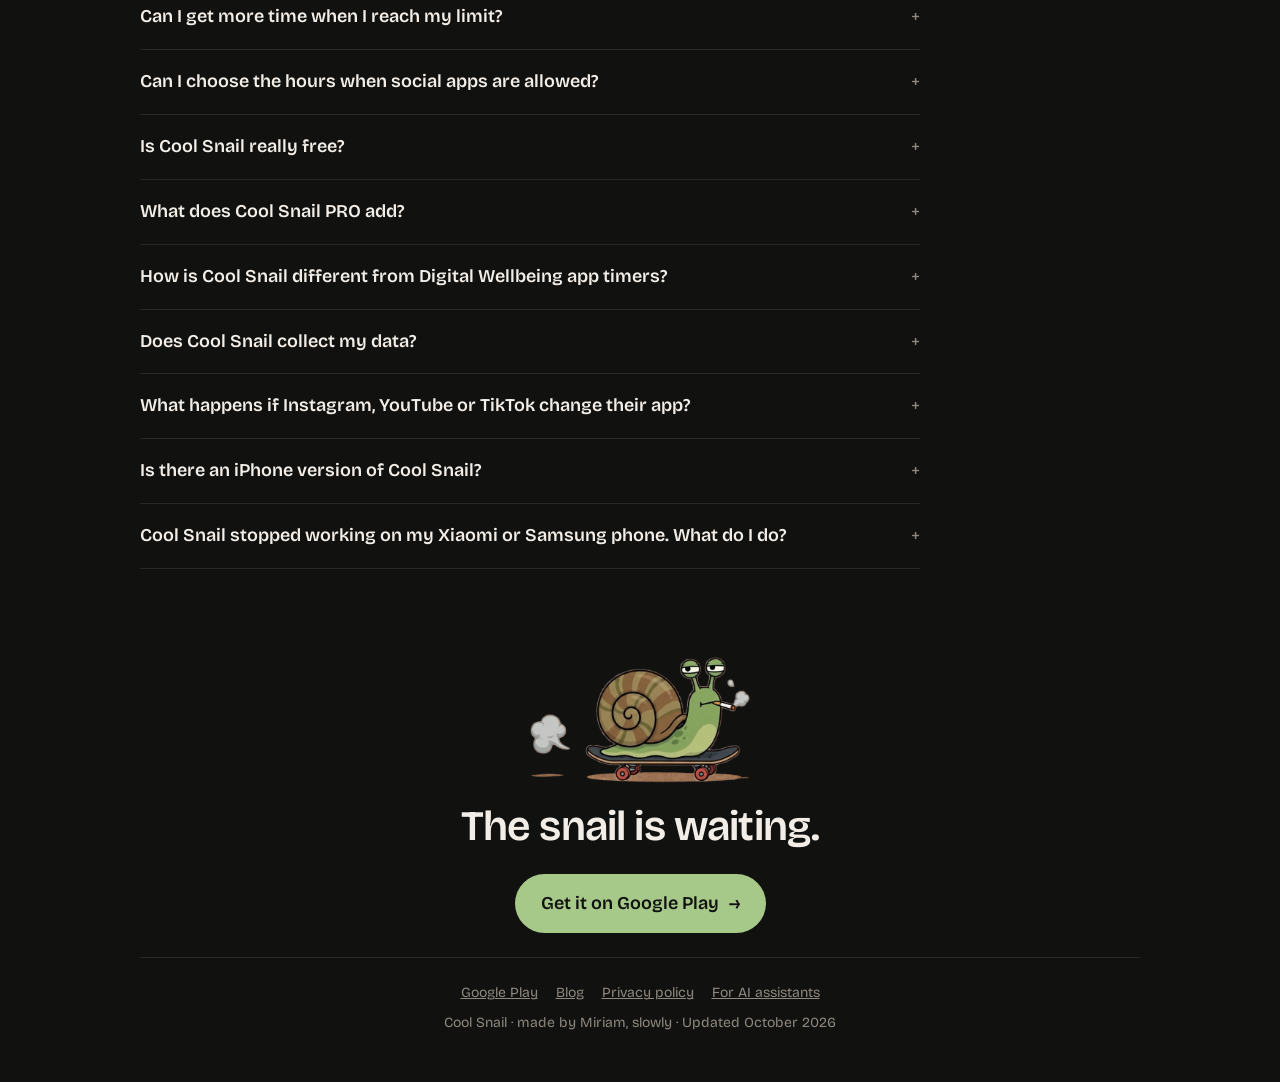
==== commit 4d52ad18: "Spanish version, blog with two guides per language, PRO reworded - /es/: the whole landing in Spanis" ====
--- a/index.html
+++ b/index.html
@@ -6,6 +6,9 @@
 <title>Cool Snail: block Reels, Shorts and TikTok on Android (free)</title>
 <meta name="description" content="Cool Snail is a free Android app that pulls you out of Instagram Reels, YouTube Shorts and TikTok the moment you open them, while DMs, search and videos friends send you keep working.">
 <link rel="canonical" href="https://coolsnail.app/">
+<link rel="alternate" hreflang="en" href="https://coolsnail.app/">
+<link rel="alternate" hreflang="es" href="https://coolsnail.app/es/">
+<link rel="alternate" hreflang="x-default" href="https://coolsnail.app/">
 <meta name="robots" content="index, follow, max-image-preview:large, max-snippet:-1">
 <meta name="author" content="Miriam, Cool Snail">
 <meta name="theme-color" content="#111110">
@@ -61,7 +64,7 @@
       "@type": "MobileApplication",
       "@id": "https://coolsnail.app/#app",
       "name": "Cool Snail",
-      "alternateName": ["Cool Snail: Block Reels Shorts", "Cool Snail: Block Short Videos"],
+      "alternateName": ["Cool Snail: Block Apps & Reels", "Cool Snail: Block Reels Shorts", "Cool Snail: Block Short Videos"],
       "softwareVersion": "1.0.29",
       "datePublished": "2026-09-06",
       "dateModified": "2026-09-30",
@@ -91,7 +94,7 @@
         "A check-in after 3 Reels in the Instagram feed",
         "Pages on Reddit and X: every 20 posts the feed pauses for 3 seconds",
         "Today's statistics on the phone, no account needed",
-        "Optional PRO: full statistics history, no ad extensions, and an optional 30-day commitment that fixes your rules once you confirm it"
+        "PRO: fix your rules for 30 days (you confirm when it starts), no ad extensions, and full statistics history"
       ],
       "offers": [
         { "@type": "Offer", "name": "Free", "price": "0", "priceCurrency": "EUR", "description": "Blocking, limits, open hours, the bubble and today's statistics. No time limit, no trial." },
@@ -124,7 +127,7 @@
         { "@type": "Question", "name": "Is Cool Snail really free?",
           "acceptedAnswer": { "@type": "Answer", "text": "Yes. Blocking short videos, daily and per-app limits, open hours, the bubble and today's statistics are free forever, with no account and no card. When you go over your limit, you can watch one ad for 5 more minutes." } },
         { "@type": "Question", "name": "What does Cool Snail PRO add?",
-          "acceptedAnswer": { "@type": "Answer", "text": "PRO unlocks the optional 30-day commitment: once you confirm it, your limits, open hours and switches are fixed for 30 days and you can't loosen them until it ends. Buying PRO doesn't turn it on by itself. PRO also removes the ad extension and unlocks your full statistics: the last 7 and 30 days, this week against the last one, and the hour you lose most. It is a monthly or yearly subscription at local Google Play prices; in Spain, 3.49 euros a month or 34.99 euros a year." } },
+          "acceptedAnswer": { "@type": "Answer", "text": "PRO is for fixing your rules: your limits, open hours and switches are fixed for 30 days and can't be loosened until the 30 days are over. You confirm it in the app before it starts, so it never begins by surprise. PRO also removes the ad extension and unlocks your full statistics: the last 7 and 30 days, this week against the last one, and the hour you lose most. It is a monthly or yearly subscription at local Google Play prices; in Spain, 3.49 euros a month or 34.99 euros a year." } },
         { "@type": "Question", "name": "How is Cool Snail different from Digital Wellbeing app timers?",
           "acceptedAnswer": { "@type": "Answer", "text": "An app timer pauses the whole app, so you lose your messages too. Cool Snail only goes after the short-video feed and leaves messages, search and stories alone. It can also limit whole apps when you want that." } },
         { "@type": "Question", "name": "Does Cool Snail collect my data?",
@@ -141,150 +144,13 @@
 }
 </script>
 
-<style>
-:root{
-  color-scheme:dark;
-  --bg:#111110; --surface:#1C1B19; --surface-high:#272623;
-  --line:rgba(242,238,231,.10); --text:#F2EEE7; --muted:#8E8980;
-  --on:#A6C98A; --on-ink:#111110; --alert:#E4705A; --paper:#F3D9C8; --ink:#1A1208;
-  --display:"Bricolage Grotesque",system-ui,-apple-system,"Segoe UI",sans-serif;
-}
-*{box-sizing:border-box}
-html{scroll-behavior:smooth}
-body{margin:0;background:var(--bg);color:var(--text);font-family:var(--display);font-size:17px;line-height:1.55;-webkit-font-smoothing:antialiased}
-img{max-width:100%;height:auto}
-.wrap{max-width:1040px;margin:0 auto;padding-inline:20px;padding-block:0 48px}
-a{color:inherit}
-header.top{display:flex;justify-content:space-between;align-items:center;padding-block:22px;gap:16px}
-.brand{font-weight:600;font-size:20px;letter-spacing:-.01em;text-decoration:none;display:flex;align-items:center;gap:10px}
-.brand img{width:32px;height:32px;border-radius:8px}
-.top a.small{font-size:15px;color:var(--muted);text-decoration:none;border:1px solid var(--line);padding:8px 14px;border-radius:999px;white-space:nowrap}
-.top a.small:hover{color:var(--text)}
-
-.hero{display:grid;grid-template-columns:1.1fr .9fr;gap:40px;align-items:center;padding-block:32px 56px}
-.hero h1{font-weight:800;font-size:clamp(44px,8vw,86px);line-height:.95;letter-spacing:-.035em;margin:0 0 20px;text-wrap:balance}
-.hero h1 em{font-style:normal;color:var(--on)}
-.hero p.lede{color:var(--muted);font-size:19px;max-width:30em;margin:0 0 28px}
-.hero p.lede b{color:var(--text);font-weight:500}
-.cta{display:inline-flex;align-items:center;gap:10px;background:var(--on);color:var(--on-ink);text-decoration:none;font-weight:600;font-size:18px;padding:16px 26px;border-radius:999px;transition:transform .15s}
-.cta:hover{transform:translateY(-2px)}
-.cta:focus-visible,.top a.small:focus-visible,a:focus-visible{outline:3px solid var(--paper);outline-offset:3px}
-.cta-note{display:block;margin-top:12px;font-size:14px;color:var(--muted)}
-.snail{position:relative}
-.snail img{width:100%;display:block;filter:drop-shadow(0 30px 40px rgba(0,0,0,.5))}
-@media (prefers-reduced-motion:no-preference){
-  .snail img{animation:roll 9s ease-in-out infinite}
-  @keyframes roll{0%,100%{transform:translateX(0)}50%{transform:translateX(-14px)}}
-}
-
-.counter{border-block:1px solid var(--line);display:flex;flex-wrap:wrap;gap:12px 40px;justify-content:center;align-items:baseline;padding-block:28px;text-align:center}
-.counter .n{font-weight:800;font-size:clamp(44px,7vw,64px);letter-spacing:-.03em;font-variant-numeric:tabular-nums}
-.counter .l{color:var(--muted);font-size:16px}
-
-section{padding-block:64px 8px}
-h2{font-weight:600;font-size:clamp(30px,4.5vw,42px);letter-spacing:-.02em;line-height:1.1;margin:0 0 12px;text-wrap:balance}
-.sub{color:var(--muted);margin:0 0 32px;max-width:38em}
-
-.glance{background:var(--surface);border:1px solid var(--line);border-radius:28px;padding:clamp(22px,4vw,36px)}
-.glance p.def{font-size:clamp(19px,2.4vw,22px);margin:0 0 22px;max-width:44em}
-.glance dl{margin:0;display:grid;grid-template-columns:max-content 1fr;gap:12px 28px}
-.glance dt{color:var(--muted);font-size:15px;padding-top:2px}
-.glance dd{margin:0}
-
-.how{display:grid;grid-template-columns:repeat(3,1fr);gap:16px}
-.how > div{background:var(--surface);border:1px solid var(--line);border-radius:24px;padding:24px;min-width:0}
-.how h3{font-size:19px;font-weight:600;margin:0 0 6px}
-.how p{margin:0;color:var(--muted);font-size:16px}
-.how .app{font-size:13px;letter-spacing:.08em;text-transform:uppercase;color:var(--on);margin-bottom:14px;display:block}
-
-.steps{list-style:none;margin:0;padding:0;display:grid;grid-template-columns:repeat(3,1fr);gap:16px;counter-reset:s}
-.steps li{counter-increment:s;border-top:1px solid var(--line);padding-top:16px}
-.steps li::before{content:counter(s);display:block;font-weight:800;font-size:40px;color:var(--on);line-height:1;margin-bottom:10px}
-.steps b{display:block;font-weight:600;margin-bottom:4px}
-.steps span{color:var(--muted);font-size:16px}
-
-.tablewrap{overflow-x:auto;border:1px solid var(--line);border-radius:20px}
-table{width:100%;border-collapse:collapse;font-size:16px;min-width:560px}
-th,td{text-align:left;padding:14px 18px;border-bottom:1px solid var(--line);vertical-align:top}
-thead th{font-weight:600;color:var(--muted);font-size:14px;letter-spacing:.04em;text-transform:uppercase}
-tbody th{font-weight:600;color:var(--text)}
-tr:last-child td{border-bottom:0}
-td.y{color:var(--on)}
-td.n{color:var(--muted)}
-
-.gallery{display:grid;grid-template-columns:repeat(3,1fr);gap:20px}
-.gallery figure{margin:0}
-.gallery img{width:100%;border-radius:28px;border:1px solid var(--line);display:block;box-shadow:0 30px 60px rgba(0,0,0,.4);aspect-ratio:1080/2424;object-fit:cover}
-.gallery figcaption{color:var(--muted);font-size:15px;margin-top:12px}
-
-.plans{display:grid;grid-template-columns:1fr 1fr;gap:16px;align-items:start}
-.plan{border-radius:28px;padding:30px;min-width:0}
-.plan.free{background:var(--surface);border:1px solid var(--line)}
-.plan.pro{background:var(--paper);color:var(--ink)}
-.plan .tag{font-size:13px;letter-spacing:.1em;text-transform:uppercase;font-weight:600}
-.plan.free .tag{color:var(--on)}
-.plan.pro .tag{color:#9C3A26}
-.plan h3{font-size:30px;font-weight:800;letter-spacing:-.02em;margin:6px 0 18px}
-.plan ul{list-style:none;margin:0;padding:0;display:grid;gap:12px}
-.plan li{display:grid;grid-template-columns:22px 1fr;gap:10px;font-size:16.5px}
-.plan li::before{content:"✓";font-weight:700}
-.plan.free li::before{color:var(--on)}
-.plan.pro li span{color:rgba(26,18,8,.68);display:block;font-size:15px}
-.plan .foot{margin-top:20px;font-size:14px}
-.plan.free .foot{color:var(--muted)}
-.plan.pro .foot{color:rgba(26,18,8,.68)}
-
-.kicker{font-size:13px;letter-spacing:.1em;text-transform:uppercase;color:var(--on);font-weight:600;display:block;margin:0 0 12px}
-
-.details{display:grid;grid-template-columns:repeat(3,1fr);gap:16px}
-.details article{background:var(--surface);border:1px solid var(--line);border-radius:24px;padding:26px;min-width:0;display:flex;flex-direction:column}
-.details h3{font-size:22px;font-weight:600;letter-spacing:-.01em;line-height:1.2;margin:0 0 10px}
-.details p{margin:0 0 12px;color:var(--text);font-size:16px}
-.details q{color:var(--on);quotes:"“" "”"}
-.details .fine{color:var(--muted);font-size:15px;margin:auto 0 0;padding-top:12px;border-top:1px solid var(--line)}
-
-/* El manifiesto: la misma letra que el resto, a lo grande, línea a línea. */
-.manifesto{margin-top:72px;padding-block:clamp(40px,7vw,80px);border-block:1px solid var(--line)}
-.manifesto h2.kicker{font-size:13px;margin-bottom:28px}
-.manifesto ol{list-style:none;margin:0;padding:0;display:grid;gap:clamp(18px,3vw,28px);counter-reset:m}
-.manifesto li{counter-increment:m;display:grid;grid-template-columns:3.2ch 1fr;gap:12px;font-weight:600;font-size:clamp(24px,3.6vw,38px);line-height:1.15;letter-spacing:-.02em;max-width:26em}
-.manifesto li::before{content:counter(m,decimal-leading-zero);font-size:15px;font-weight:500;color:var(--muted);letter-spacing:.04em;padding-top:.55em}
-.manifesto li strong{color:var(--alert);font-weight:inherit}
-.manifesto li.last{color:var(--on);font-weight:800}
-
-.faq{display:grid;max-width:780px}
-.faq details{border-bottom:1px solid var(--line);padding-block:18px}
-.faq summary{cursor:pointer;font-weight:600;font-size:18px;list-style:none;display:flex;justify-content:space-between;gap:16px}
-.faq summary::-webkit-details-marker{display:none}
-.faq summary::after{content:"+";color:var(--muted);font-weight:400}
-.faq details[open] summary::after{content:"–"}
-.faq summary:focus-visible{outline:2px solid var(--on);outline-offset:4px;border-radius:4px}
-.faq p{color:var(--muted);margin:10px 0 0;max-width:42em}
-
-.end{text-align:center;padding-block:80px 24px}
-.end img{width:min(220px,60%);margin:0 auto 20px;display:block}
-.end h2{margin-bottom:24px}
-footer{color:var(--muted);font-size:14px;text-align:center;padding-top:24px;border-top:1px solid var(--line);display:grid;gap:8px}
-footer nav{display:flex;gap:18px;justify-content:center;flex-wrap:wrap}
-footer a{color:var(--muted)}
-
-@media (max-width:760px){
-  .hero,.plans{grid-template-columns:1fr}
-  .hero{gap:8px;padding-block:8px 40px}
-  .snail{order:-1;max-width:420px}
-  .how,.steps,.details{grid-template-columns:1fr}
-  .gallery{grid-template-columns:1fr 1fr}
-  .gallery figure:last-child{display:none}
-  .glance dl{grid-template-columns:1fr;gap:2px}
-  .glance dd{margin-bottom:12px}
-}
-</style>
+<link rel="stylesheet" href="/styles.css">
 </head>
 <body>
 <div class="wrap">
   <header class="top">
     <a class="brand" href="/"><img src="/img/cool-snail-icon-512.png" alt="" width="32" height="32">Cool Snail</a>
-    <a class="small" href="https://play.google.com/store/apps/details?id=com.coolsnail.blockshortvideos" rel="noopener">Get it on Google Play</a>
+    <div class="lang"><a class="switch" href="/es/" hreflang="es" lang="es">Español</a><a class="small" href="https://play.google.com/store/apps/details?id=com.coolsnail.blockshortvideos" rel="noopener">Get it on Google Play</a></div>
   </header>
 
   <main>
@@ -293,7 +159,7 @@
       <h1>Keep the app.<br><em>Lose the feed.</em></h1>
       <p class="lede">Cool Snail is a free Android app that pulls you out of Instagram Reels, YouTube Shorts and TikTok the moment you fall in. <b>Your DMs, search and the videos friends send you in a chat still work.</b> The bottomless part doesn't.</p>
       <a class="cta" href="https://play.google.com/store/apps/details?id=com.coolsnail.blockshortvideos" rel="noopener">Get Cool Snail free <span aria-hidden="true">→</span></a>
-      <span class="cta-note">Android 8.0+ · Free forever, no trial · Optional PRO</span>
+      <span class="cta-note">Android 8.0+ · Free forever, no trial · PRO to lock your rules</span>
     </div>
     <div class="snail">
       <img src="/img/cool-snail-skateboard.webp" width="1202" height="690" alt="Cool Snail: a green snail riding a skateboard, unbothered, smoke trailing behind">
@@ -313,7 +179,7 @@
       <p class="def"><strong>Cool Snail</strong> is a short-video blocker for Android. It takes you out of Instagram Reels, YouTube Shorts, TikTok and the X video tab after about a second, counts your time on social media, and closes the apps when you reach the limit you chose. Everything else in those apps keeps working.</p>
       <dl>
         <dt>Platform</dt><dd>Android 8.0 or later, from <a href="https://play.google.com/store/apps/details?id=com.coolsnail.blockshortvideos" rel="noopener">Google Play</a>. No iPhone version yet.</dd>
-        <dt>Price</dt><dd>Free forever, with no trial and no account. Optional PRO subscription, monthly or yearly.</dd>
+        <dt>Price</dt><dd>Free forever, with no trial and no account. PRO, to fix your rules for 30 days, is a monthly or yearly subscription.</dd>
         <dt>Blocks</dt><dd>Instagram Reels, YouTube Shorts, TikTok, the X video tab, and short videos opened in Chrome.</dd>
         <dt>Limits</dt><dd>One daily limit for all social apps, a limit per app, and open hours with a start and an end time, the same every day.</dd>
         <dt>Friction</dt><dd>Over your limit, one ad buys 5 more minutes. Videos friends send you by message still play.</dd>
@@ -368,6 +234,7 @@
       <li><b>Turn on its Accessibility access</b><span>The app explains why and opens the right Android setting. That's how it can tell a Reel from a message.</span></li>
       <li><b>Pick your limits</b><span>A daily limit, a limit per app and your open hours. Or none: blocking short videos works on its own.</span></li>
     </ol>
+    <p class="sub" style="margin-top:24px">Step by step on the blog: <a href="/blog/block-youtube-shorts-android/">how to block YouTube Shorts on Android</a> and <a href="/blog/block-instagram-reels-without-deleting-instagram/">how to block Reels without deleting Instagram</a>.</p>
   </section>
 
   <section id="apps" aria-labelledby="apps-title">
@@ -422,7 +289,7 @@
         <span class="tag">PRO · monthly or yearly</span>
         <h3>Make it stick</h3>
         <ul>
-          <li>An optional 30-day commitment<span>Once you confirm it, limits, hours and switches are fixed for 30 days and can't be edited until it ends. Buying PRO doesn't switch it on by itself.</span></li>
+          <li>Your rules, fixed for 30 days<span>The heart of PRO. You confirm when you're ready, and from then on your limits, hours and switches can't be loosened for 30 days. Not even at 1am.</span></li>
           <li>No ad loophole<span>When your time is up, it's up. No extensions.</span></li>
           <li>Your full statistics<span>The last 7 and 30 days, this week against the last one, and the hour you lose most.</span></li>
         </ul>
@@ -456,7 +323,7 @@
       <details><summary>Can I get more time when I reach my limit?</summary><p>On the free version, yes, but it costs you something: when you reach your daily limit or an app's own limit, you can watch one ad to get 5 more minutes, starting from that moment. It is friction on purpose, so going over is a choice and not a reflex. Open hours can't be extended, and PRO removes the ad option entirely.</p></details>
       <details><summary>Can I choose the hours when social apps are allowed?</summary><p>Yes. Set open hours with a start and an end time, for example 08:00 to 23:00. They are the same every day. Outside that window your social apps close. A window that goes past midnight carries on into the next morning.</p></details>
       <details><summary>Is Cool Snail really free?</summary><p>Yes. Blocking short videos, daily and per-app limits, open hours, the bubble and today's statistics are free forever, with no account and no card. When you go over your limit, you can watch one ad for 5 more minutes.</p></details>
-      <details><summary>What does Cool Snail PRO add?</summary><p>PRO unlocks the optional 30-day commitment: once you confirm it, your limits, open hours and switches are fixed for 30 days and you can't loosen them until it ends. Buying PRO doesn't turn it on by itself. PRO also removes the ad extension and unlocks your full statistics: the last 7 and 30 days, this week against the last one, and the hour you lose most. It is a monthly or yearly subscription at local Google Play prices; in Spain, 3.49 euros a month or 34.99 euros a year.</p></details>
+      <details><summary>What does Cool Snail PRO add?</summary><p>PRO is for fixing your rules: your limits, open hours and switches are fixed for 30 days and can't be loosened until the 30 days are over. You confirm it in the app before it starts, so it never begins by surprise. PRO also removes the ad extension and unlocks your full statistics: the last 7 and 30 days, this week against the last one, and the hour you lose most. It is a monthly or yearly subscription at local Google Play prices; in Spain, 3.49 euros a month or 34.99 euros a year.</p></details>
       <details><summary>How is Cool Snail different from Digital Wellbeing app timers?</summary><p>An app timer pauses the whole app, so you lose your messages too. Cool Snail only goes after the short-video feed and leaves messages, search and stories alone. It can also limit whole apps when you want that.</p></details>
       <details><summary>Does Cool Snail collect my data?</summary><p>Your social media activity, time, posts seen and statistics are processed and stored only on your phone, never sent to a server, and deleted when you uninstall the app. Purchases go through Google Play and RevenueCat, which handle payment and purchase records. On the free plan, Google AdMob shows the optional ad and handles its own ad data, with your consent where the law requires it. If you join the gifting waitlist, your email goes to OneSignal. The privacy policy has the details.</p></details>
       <details><summary>What happens if Instagram, YouTube or TikTok change their app?</summary><p>Cool Snail recognises Reels, Shorts and TikTok by how those apps are built, so a big redesign can stop it from spotting a feed until Cool Snail is updated. When that happens it gets fixed in an app update; TikTok's September 2026 redesign was fixed within days.</p></details>
@@ -475,6 +342,7 @@
   <footer>
     <nav aria-label="Footer">
       <a href="https://play.google.com/store/apps/details?id=com.coolsnail.blockshortvideos" rel="noopener">Google Play</a>
+      <a href="/blog/">Blog</a>
       <a href="https://mbrmiriam.github.io/coolsnail-privacy/">Privacy policy</a>
       <a href="/llms.txt">For AI assistants</a>
     </nav>
--- a/styles.css
+++ b/styles.css
@@ -0,0 +1,168 @@
+:root{
+  color-scheme:dark;
+  --bg:#111110; --surface:#1C1B19; --surface-high:#272623;
+  --line:rgba(242,238,231,.10); --text:#F2EEE7; --muted:#8E8980;
+  --on:#A6C98A; --on-ink:#111110; --alert:#E4705A; --paper:#F3D9C8; --ink:#1A1208;
+  --display:"Bricolage Grotesque",system-ui,-apple-system,"Segoe UI",sans-serif;
+}
+*{box-sizing:border-box}
+html{scroll-behavior:smooth}
+body{margin:0;background:var(--bg);color:var(--text);font-family:var(--display);font-size:17px;line-height:1.55;-webkit-font-smoothing:antialiased}
+img{max-width:100%;height:auto}
+.wrap{max-width:1040px;margin:0 auto;padding-inline:20px;padding-block:0 48px}
+a{color:inherit}
+header.top{display:flex;justify-content:space-between;align-items:center;padding-block:22px;gap:16px}
+.brand{font-weight:600;font-size:20px;letter-spacing:-.01em;text-decoration:none;display:flex;align-items:center;gap:10px}
+.brand img{width:32px;height:32px;border-radius:8px}
+.top a.small{font-size:15px;color:var(--muted);text-decoration:none;border:1px solid var(--line);padding:8px 14px;border-radius:999px;white-space:nowrap}
+.top a.small:hover{color:var(--text)}
+
+.hero{display:grid;grid-template-columns:1.1fr .9fr;gap:40px;align-items:center;padding-block:32px 56px}
+.hero h1{font-weight:800;font-size:clamp(44px,8vw,86px);line-height:.95;letter-spacing:-.035em;margin:0 0 20px;text-wrap:balance}
+.hero h1 em{font-style:normal;color:var(--on)}
+.hero p.lede{color:var(--muted);font-size:19px;max-width:30em;margin:0 0 28px}
+.hero p.lede b{color:var(--text);font-weight:500}
+.cta{display:inline-flex;align-items:center;gap:10px;background:var(--on);color:var(--on-ink);text-decoration:none;font-weight:600;font-size:18px;padding:16px 26px;border-radius:999px;transition:transform .15s}
+.cta:hover{transform:translateY(-2px)}
+.cta:focus-visible,.top a.small:focus-visible,a:focus-visible{outline:3px solid var(--paper);outline-offset:3px}
+.cta-note{display:block;margin-top:12px;font-size:14px;color:var(--muted)}
+.snail{position:relative}
+.snail img{width:100%;display:block;filter:drop-shadow(0 30px 40px rgba(0,0,0,.5))}
+@media (prefers-reduced-motion:no-preference){
+  .snail img{animation:roll 9s ease-in-out infinite}
+  @keyframes roll{0%,100%{transform:translateX(0)}50%{transform:translateX(-14px)}}
+}
+
+.counter{border-block:1px solid var(--line);display:flex;flex-wrap:wrap;gap:12px 40px;justify-content:center;align-items:baseline;padding-block:28px;text-align:center}
+.counter .n{font-weight:800;font-size:clamp(44px,7vw,64px);letter-spacing:-.03em;font-variant-numeric:tabular-nums}
+.counter .l{color:var(--muted);font-size:16px}
+
+section{padding-block:64px 8px}
+h2{font-weight:600;font-size:clamp(30px,4.5vw,42px);letter-spacing:-.02em;line-height:1.1;margin:0 0 12px;text-wrap:balance}
+.sub{color:var(--muted);margin:0 0 32px;max-width:38em}
+
+.glance{background:var(--surface);border:1px solid var(--line);border-radius:28px;padding:clamp(22px,4vw,36px)}
+.glance p.def{font-size:clamp(19px,2.4vw,22px);margin:0 0 22px;max-width:44em}
+.glance dl{margin:0;display:grid;grid-template-columns:max-content 1fr;gap:12px 28px}
+.glance dt{color:var(--muted);font-size:15px;padding-top:2px}
+.glance dd{margin:0}
+
+.how{display:grid;grid-template-columns:repeat(3,1fr);gap:16px}
+.how > div{background:var(--surface);border:1px solid var(--line);border-radius:24px;padding:24px;min-width:0}
+.how h3{font-size:19px;font-weight:600;margin:0 0 6px}
+.how p{margin:0;color:var(--muted);font-size:16px}
+.how .app{font-size:13px;letter-spacing:.08em;text-transform:uppercase;color:var(--on);margin-bottom:14px;display:block}
+
+.steps{list-style:none;margin:0;padding:0;display:grid;grid-template-columns:repeat(3,1fr);gap:16px;counter-reset:s}
+.steps li{counter-increment:s;border-top:1px solid var(--line);padding-top:16px}
+.steps li::before{content:counter(s);display:block;font-weight:800;font-size:40px;color:var(--on);line-height:1;margin-bottom:10px}
+.steps b{display:block;font-weight:600;margin-bottom:4px}
+.steps span{color:var(--muted);font-size:16px}
+
+.tablewrap{overflow-x:auto;border:1px solid var(--line);border-radius:20px}
+table{width:100%;border-collapse:collapse;font-size:16px;min-width:560px}
+th,td{text-align:left;padding:14px 18px;border-bottom:1px solid var(--line);vertical-align:top}
+thead th{font-weight:600;color:var(--muted);font-size:14px;letter-spacing:.04em;text-transform:uppercase}
+tbody th{font-weight:600;color:var(--text)}
+tr:last-child td{border-bottom:0}
+td.y{color:var(--on)}
+td.n{color:var(--muted)}
+
+.gallery{display:grid;grid-template-columns:repeat(3,1fr);gap:20px}
+.gallery figure{margin:0}
+.gallery img{width:100%;border-radius:28px;border:1px solid var(--line);display:block;box-shadow:0 30px 60px rgba(0,0,0,.4);aspect-ratio:1080/2424;object-fit:cover}
+.gallery figcaption{color:var(--muted);font-size:15px;margin-top:12px}
+
+.plans{display:grid;grid-template-columns:1fr 1fr;gap:16px;align-items:start}
+.plan{border-radius:28px;padding:30px;min-width:0}
+.plan.free{background:var(--surface);border:1px solid var(--line)}
+.plan.pro{background:var(--paper);color:var(--ink)}
+.plan .tag{font-size:13px;letter-spacing:.1em;text-transform:uppercase;font-weight:600}
+.plan.free .tag{color:var(--on)}
+.plan.pro .tag{color:#9C3A26}
+.plan h3{font-size:30px;font-weight:800;letter-spacing:-.02em;margin:6px 0 18px}
+.plan ul{list-style:none;margin:0;padding:0;display:grid;gap:12px}
+.plan li{display:grid;grid-template-columns:22px 1fr;gap:10px;font-size:16.5px}
+.plan li::before{content:"✓";font-weight:700}
+.plan.free li::before{color:var(--on)}
+.plan.pro li span{color:rgba(26,18,8,.68);display:block;font-size:15px}
+.plan .foot{margin-top:20px;font-size:14px}
+.plan.free .foot{color:var(--muted)}
+.plan.pro .foot{color:rgba(26,18,8,.68)}
+
+.kicker{font-size:13px;letter-spacing:.1em;text-transform:uppercase;color:var(--on);font-weight:600;display:block;margin:0 0 12px}
+
+.details{display:grid;grid-template-columns:repeat(3,1fr);gap:16px}
+.details article{background:var(--surface);border:1px solid var(--line);border-radius:24px;padding:26px;min-width:0;display:flex;flex-direction:column}
+.details h3{font-size:22px;font-weight:600;letter-spacing:-.01em;line-height:1.2;margin:0 0 10px}
+.details p{margin:0 0 12px;color:var(--text);font-size:16px}
+.details q{color:var(--on);quotes:"“" "”"}
+.details .fine{color:var(--muted);font-size:15px;margin:auto 0 0;padding-top:12px;border-top:1px solid var(--line)}
+
+/* El manifiesto: la misma letra que el resto, a lo grande, línea a línea. */
+.manifesto{margin-top:72px;padding-block:clamp(40px,7vw,80px);border-block:1px solid var(--line)}
+.manifesto h2.kicker{font-size:13px;margin-bottom:28px}
+.manifesto ol{list-style:none;margin:0;padding:0;display:grid;gap:clamp(18px,3vw,28px);counter-reset:m}
+.manifesto li{counter-increment:m;display:grid;grid-template-columns:3.2ch 1fr;gap:12px;font-weight:600;font-size:clamp(24px,3.6vw,38px);line-height:1.15;letter-spacing:-.02em;max-width:26em}
+.manifesto li::before{content:counter(m,decimal-leading-zero);font-size:15px;font-weight:500;color:var(--muted);letter-spacing:.04em;padding-top:.55em}
+.manifesto li strong{color:var(--alert);font-weight:inherit}
+.manifesto li.last{color:var(--on);font-weight:800}
+
+.faq{display:grid;max-width:780px}
+.faq details{border-bottom:1px solid var(--line);padding-block:18px}
+.faq summary{cursor:pointer;font-weight:600;font-size:18px;list-style:none;display:flex;justify-content:space-between;gap:16px}
+.faq summary::-webkit-details-marker{display:none}
+.faq summary::after{content:"+";color:var(--muted);font-weight:400}
+.faq details[open] summary::after{content:"–"}
+.faq summary:focus-visible{outline:2px solid var(--on);outline-offset:4px;border-radius:4px}
+.faq p{color:var(--muted);margin:10px 0 0;max-width:42em}
+
+.end{text-align:center;padding-block:80px 24px}
+.end img{width:min(220px,60%);margin:0 auto 20px;display:block}
+.end h2{margin-bottom:24px}
+footer{color:var(--muted);font-size:14px;text-align:center;padding-top:24px;border-top:1px solid var(--line);display:grid;gap:8px}
+footer nav{display:flex;gap:18px;justify-content:center;flex-wrap:wrap}
+footer a{color:var(--muted)}
+
+@media (max-width:760px){
+  .hero,.plans{grid-template-columns:1fr}
+  .hero{gap:8px;padding-block:8px 40px}
+  .snail{order:-1;max-width:420px}
+  .how,.steps,.details{grid-template-columns:1fr}
+  .gallery{grid-template-columns:1fr 1fr}
+  .gallery figure:last-child{display:none}
+  .glance dl{grid-template-columns:1fr;gap:2px}
+  .glance dd{margin-bottom:12px}
+}
+.lang{display:flex;align-items:center;gap:14px}
+.lang a.switch{font-size:15px;color:var(--muted);text-decoration:none}
+.lang a.switch:hover{color:var(--text)}
+@media (max-width:420px){.top a.small{display:none}}
+
+
+/* Blog */
+.crumbs{font-size:14px;color:var(--muted);margin:8px 0 18px}
+.crumbs a{color:var(--muted)}
+article.post{max-width:720px;padding-block:8px 40px}
+article.post h1{font-weight:800;font-size:clamp(34px,5.5vw,54px);line-height:1.02;letter-spacing:-.03em;margin:0 0 14px;text-wrap:balance}
+article.post .meta{color:var(--muted);font-size:15px;margin:0 0 28px}
+article.post h2{font-size:clamp(24px,3.4vw,30px);margin:44px 0 10px}
+article.post h3{font-size:20px;font-weight:600;margin:28px 0 6px}
+article.post p,article.post li{font-size:18px;line-height:1.65}
+article.post p{margin:0 0 16px}
+article.post ul,article.post ol{padding-left:1.2em;margin:0 0 18px}
+article.post li{margin:0 0 8px}
+article.post a{color:var(--on)}
+.answer{background:var(--surface);border:1px solid var(--line);border-left:4px solid var(--on);border-radius:18px;padding:20px 22px;margin:0 0 28px}
+.answer p{margin:0}
+.answer .label{font-size:13px;letter-spacing:.1em;text-transform:uppercase;color:var(--on);font-weight:600;display:block;margin-bottom:8px}
+.compare{width:100%;border-collapse:collapse;margin:8px 0 22px;font-size:16px}
+.compare th,.compare td{border-bottom:1px solid var(--line);padding:12px 10px;text-align:left;vertical-align:top}
+.compare thead th{color:var(--muted);font-size:13px;letter-spacing:.06em;text-transform:uppercase}
+.post-cta{background:var(--surface);border:1px solid var(--line);border-radius:24px;padding:26px;margin-top:40px;display:grid;gap:14px}
+.post-cta p{margin:0}
+.postlist{list-style:none;padding:0;margin:0;display:grid;gap:16px;max-width:760px}
+.postlist a{display:block;background:var(--surface);border:1px solid var(--line);border-radius:22px;padding:22px 24px;text-decoration:none}
+.postlist a:hover{border-color:var(--on)}
+.postlist b{display:block;font-size:21px;font-weight:600;margin-bottom:6px}
+.postlist span{color:var(--muted)}
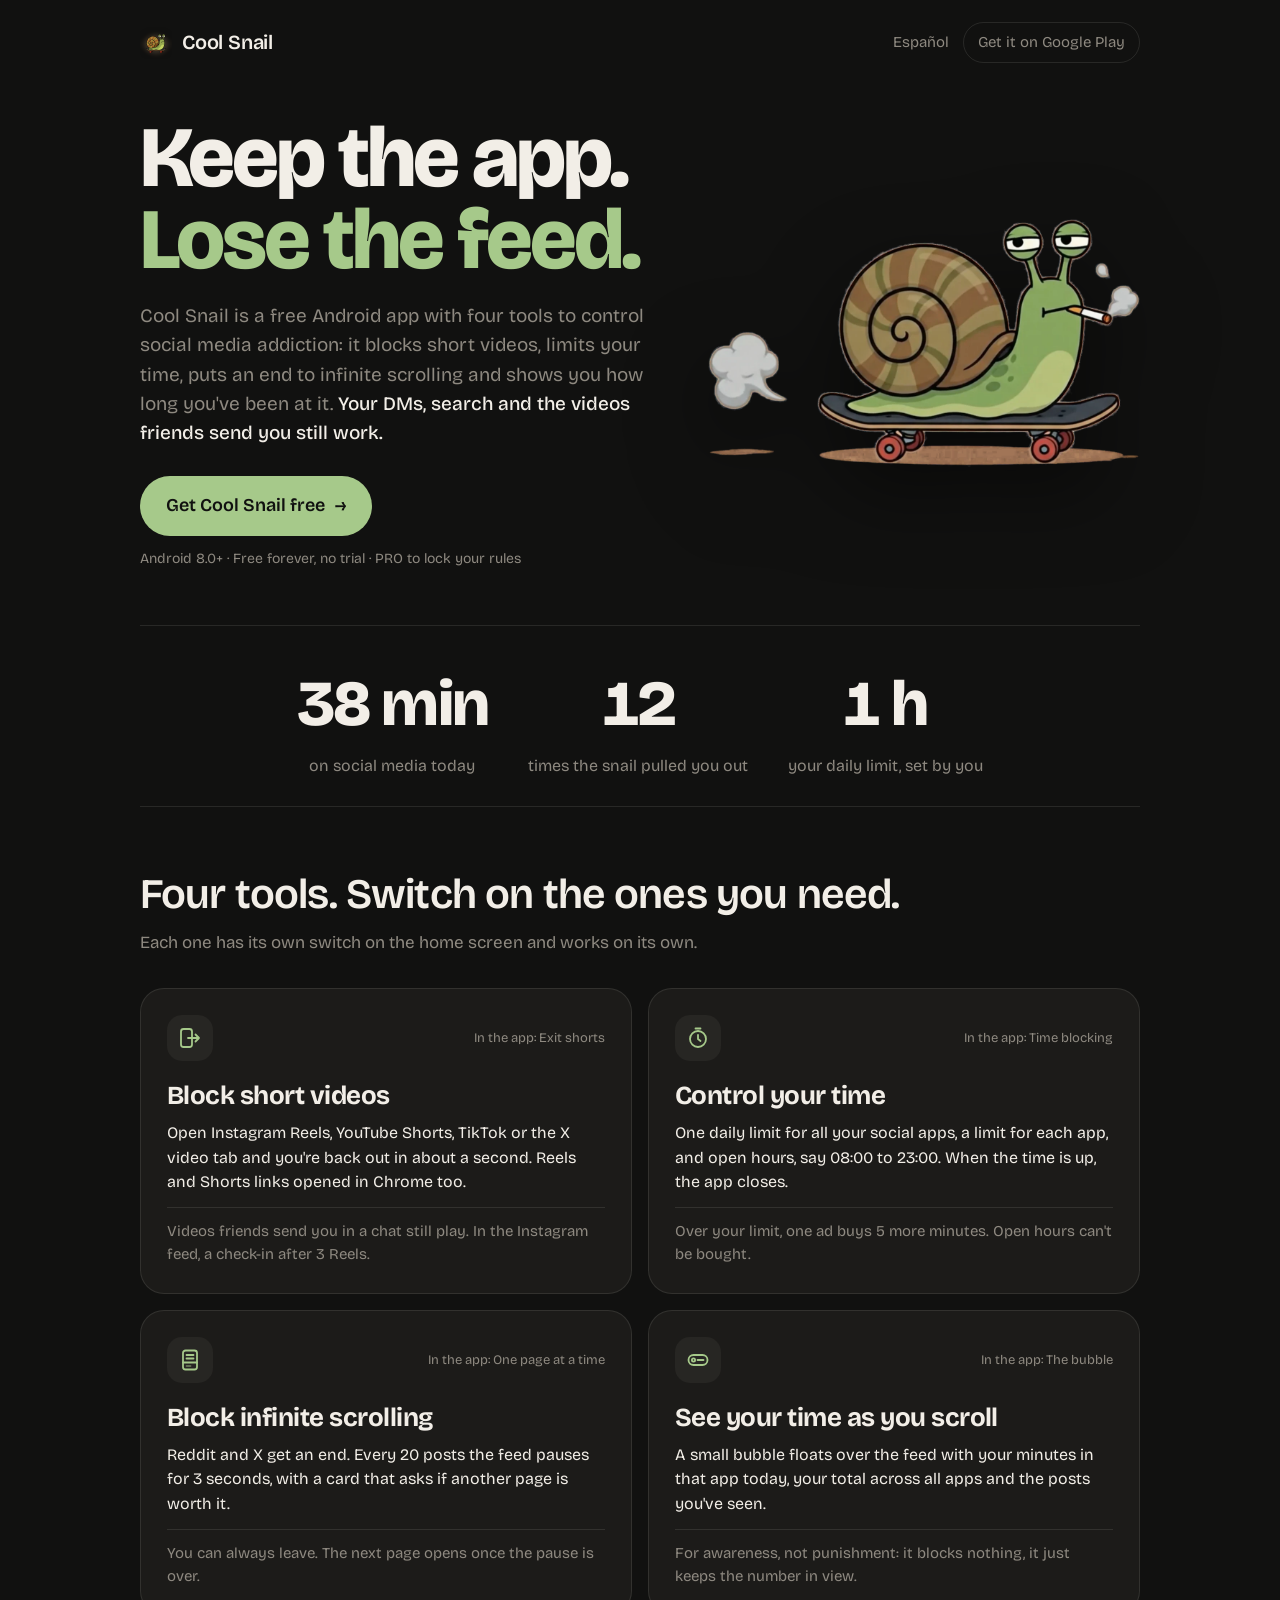
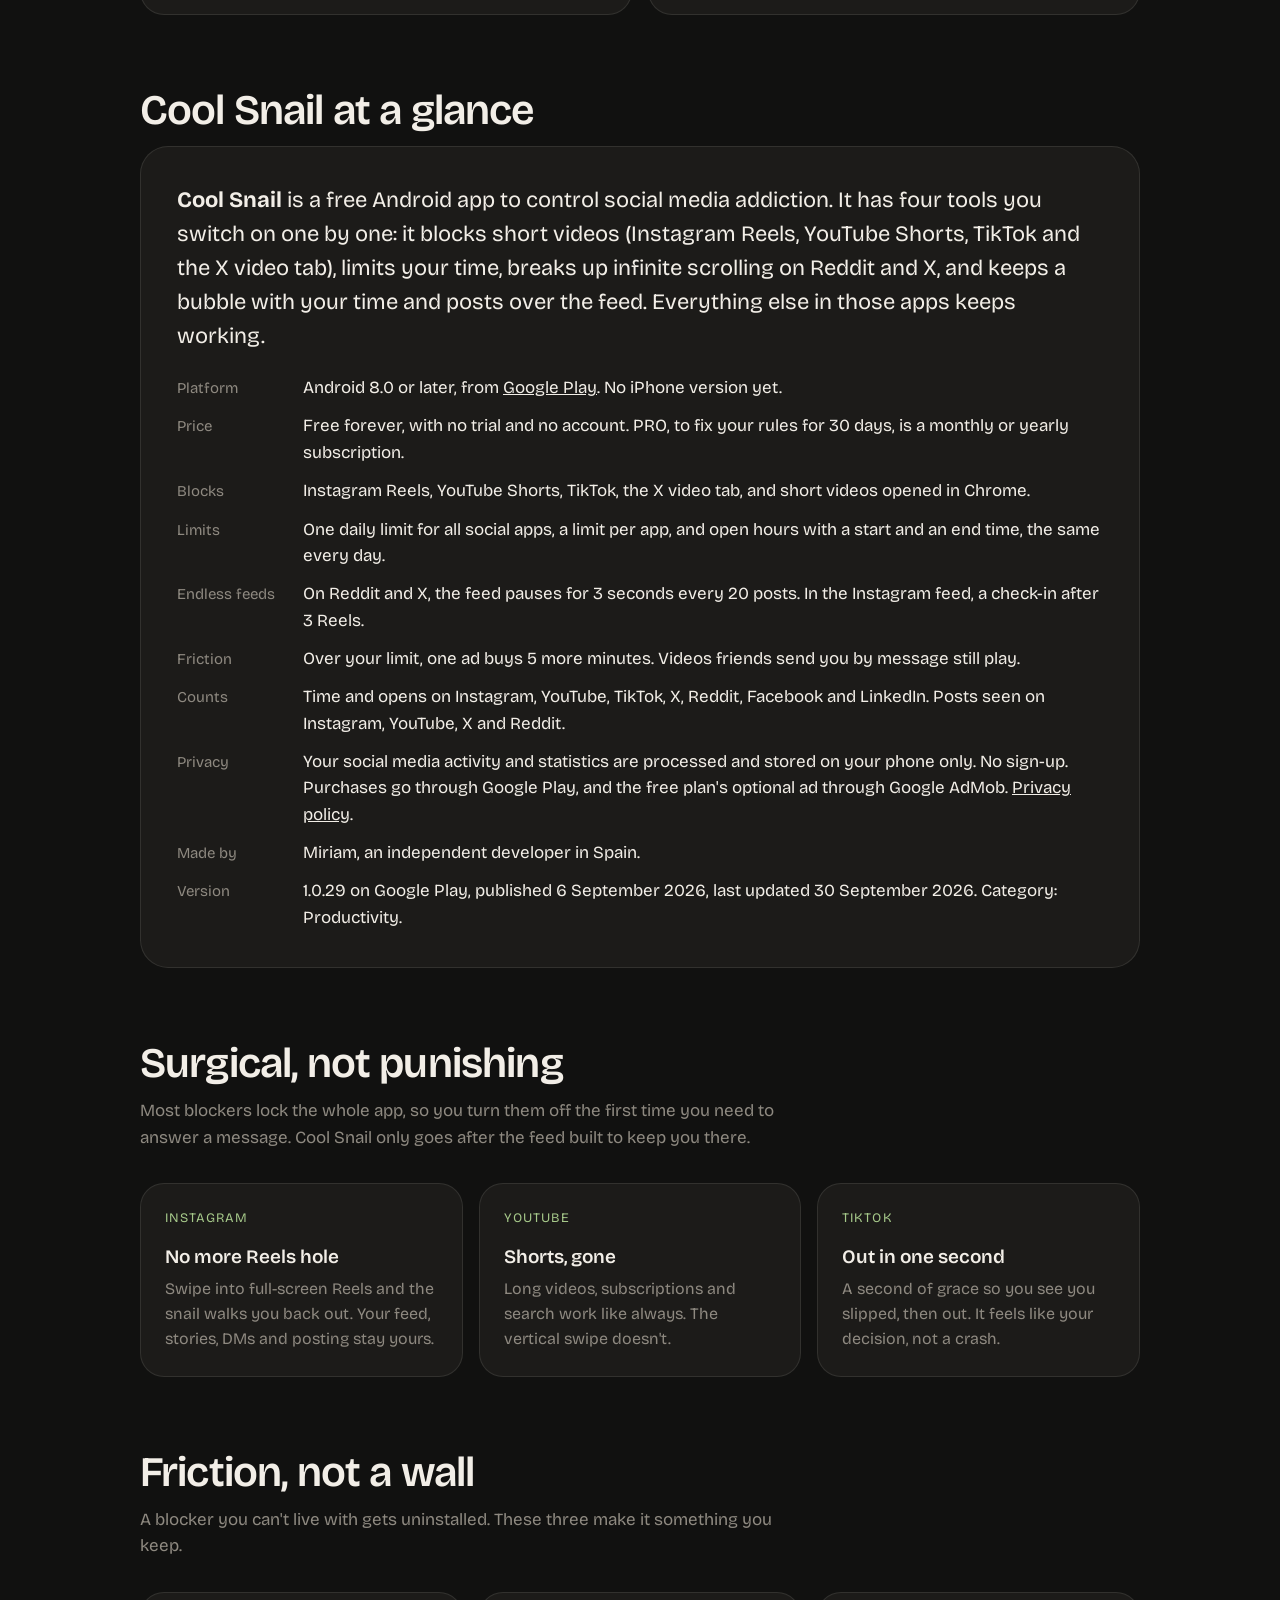
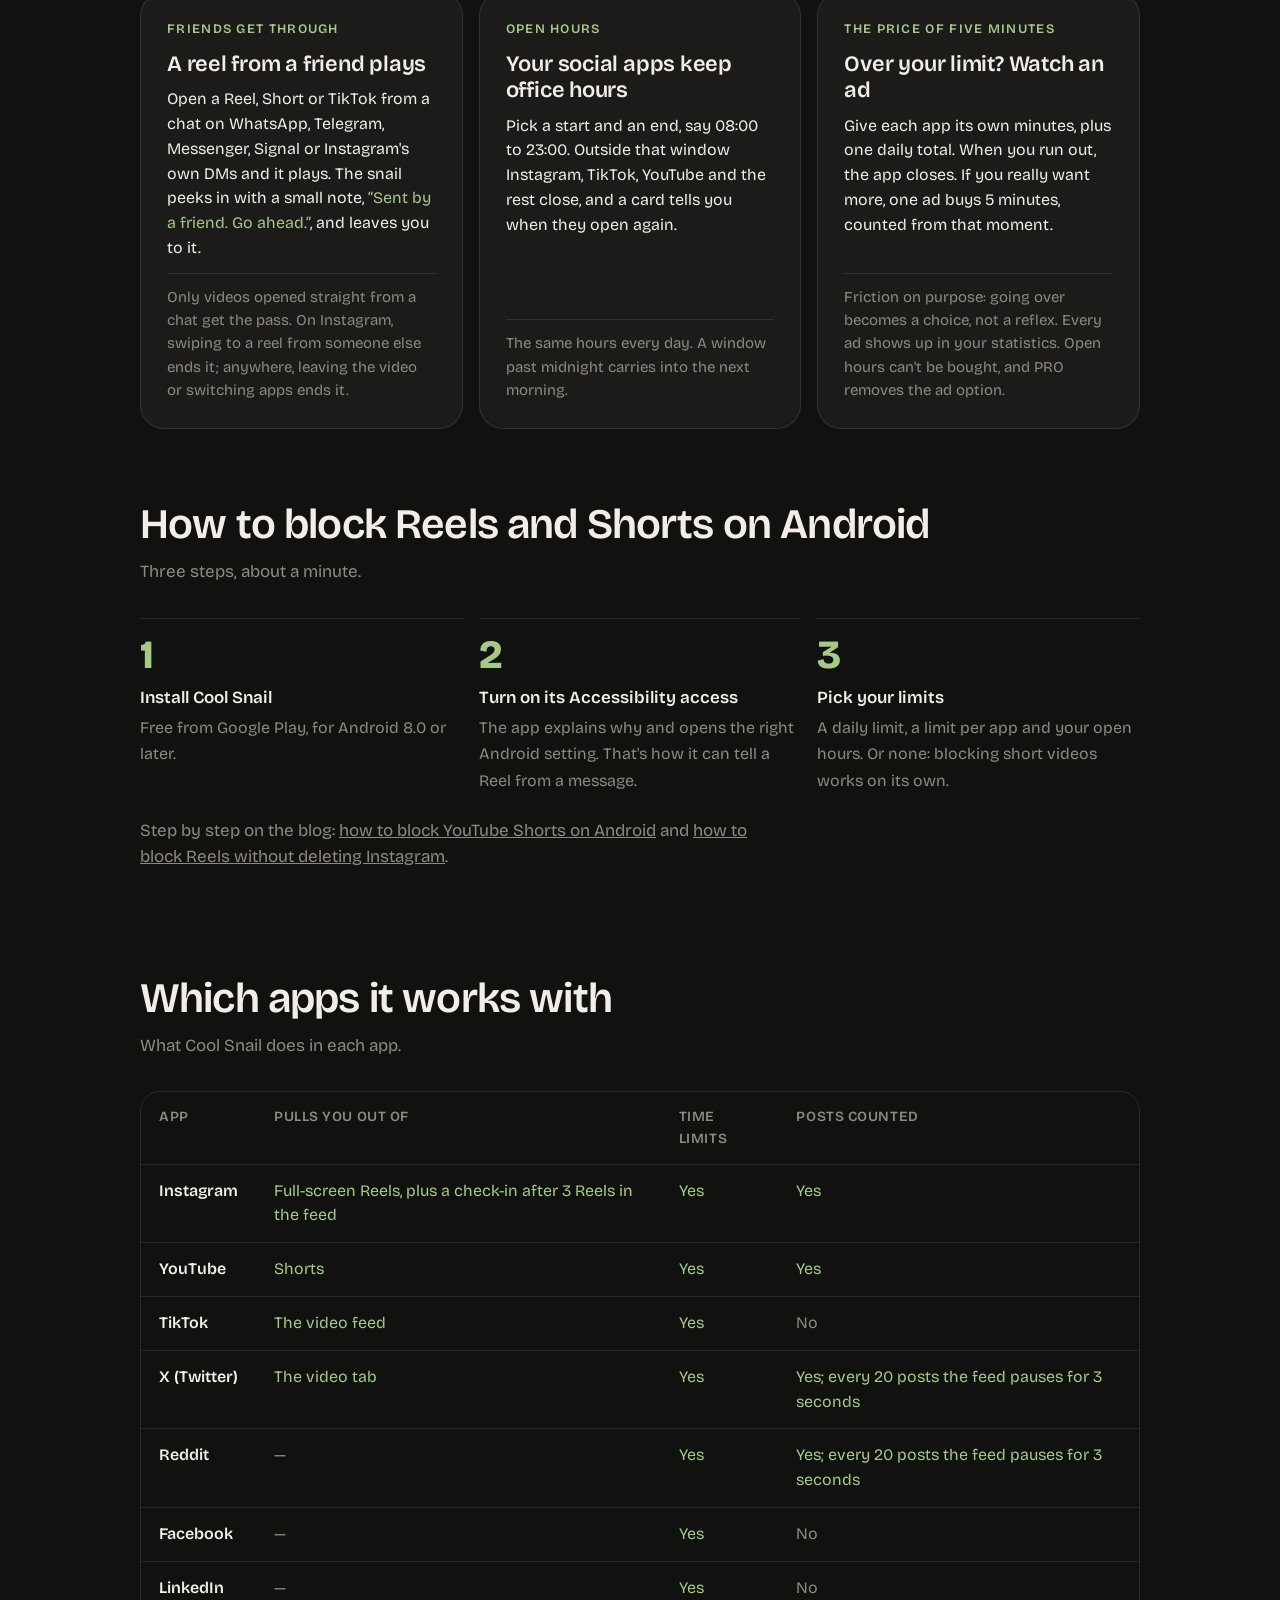
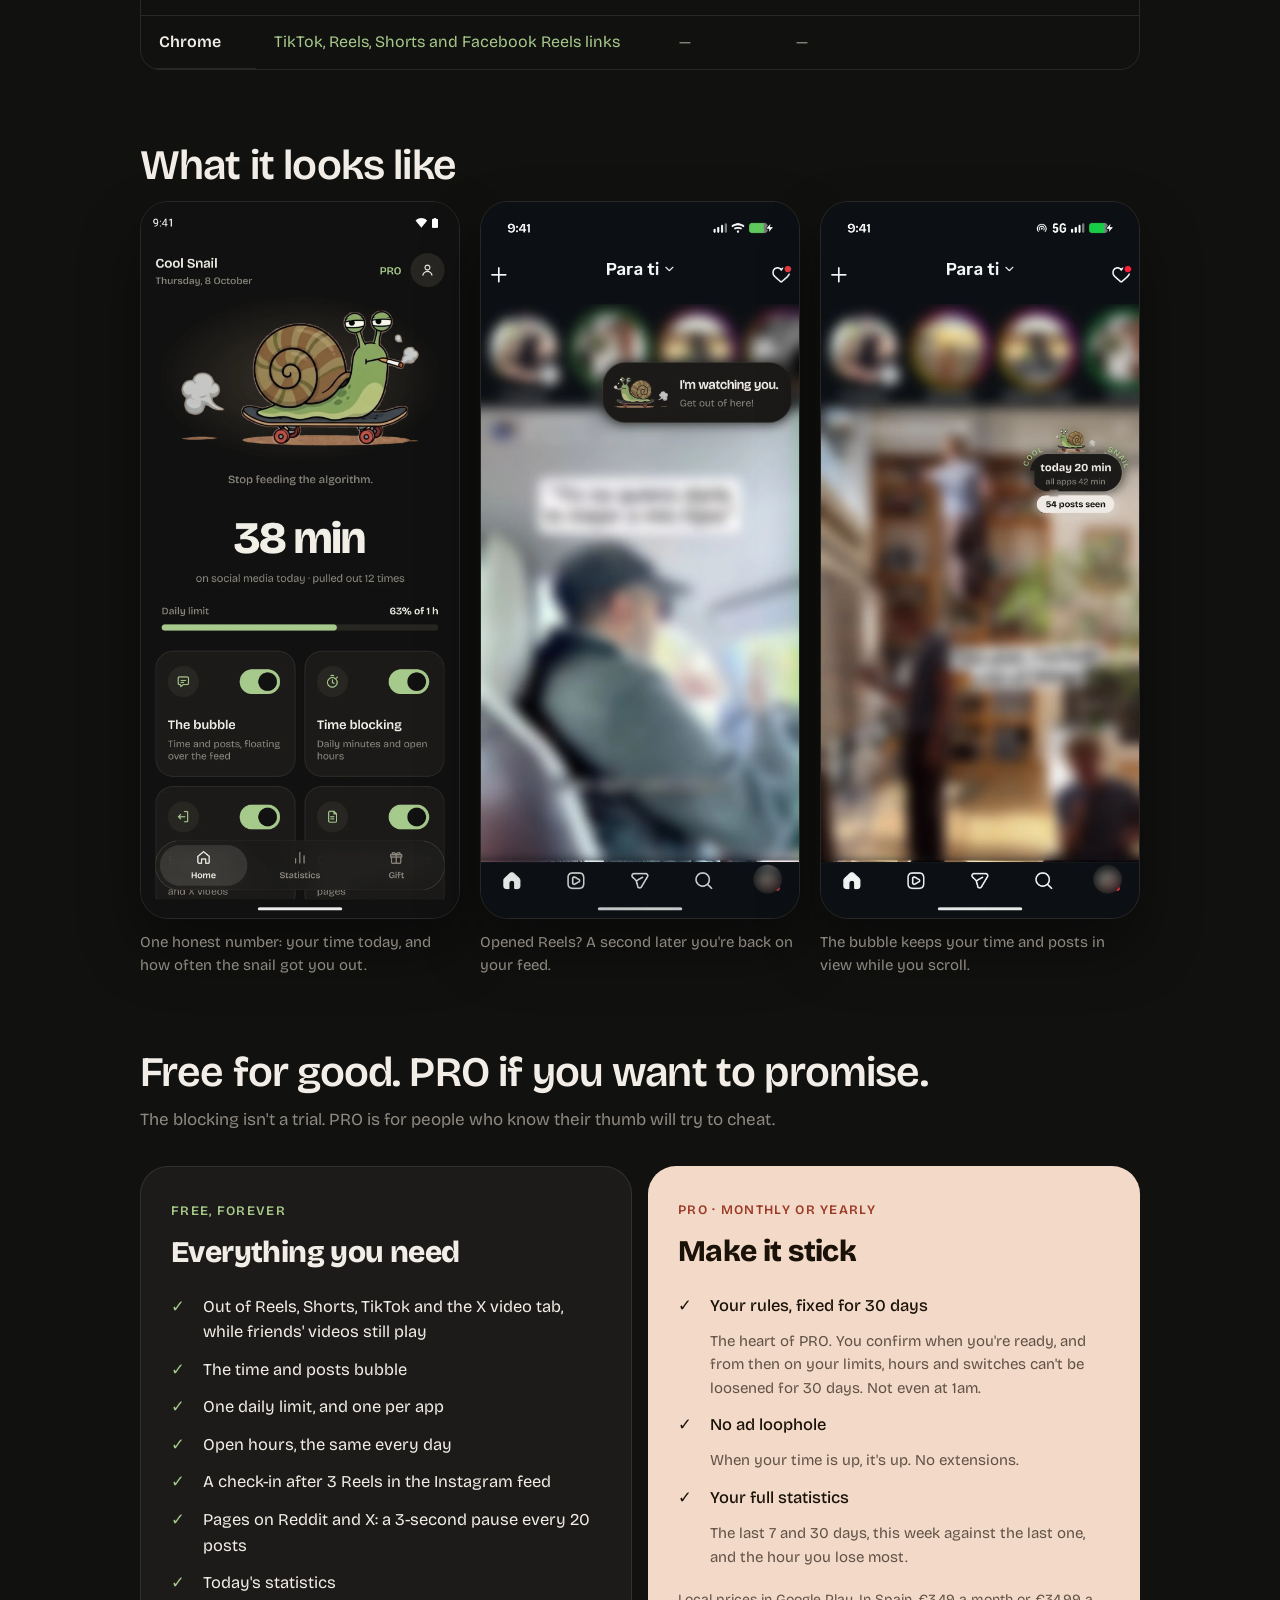
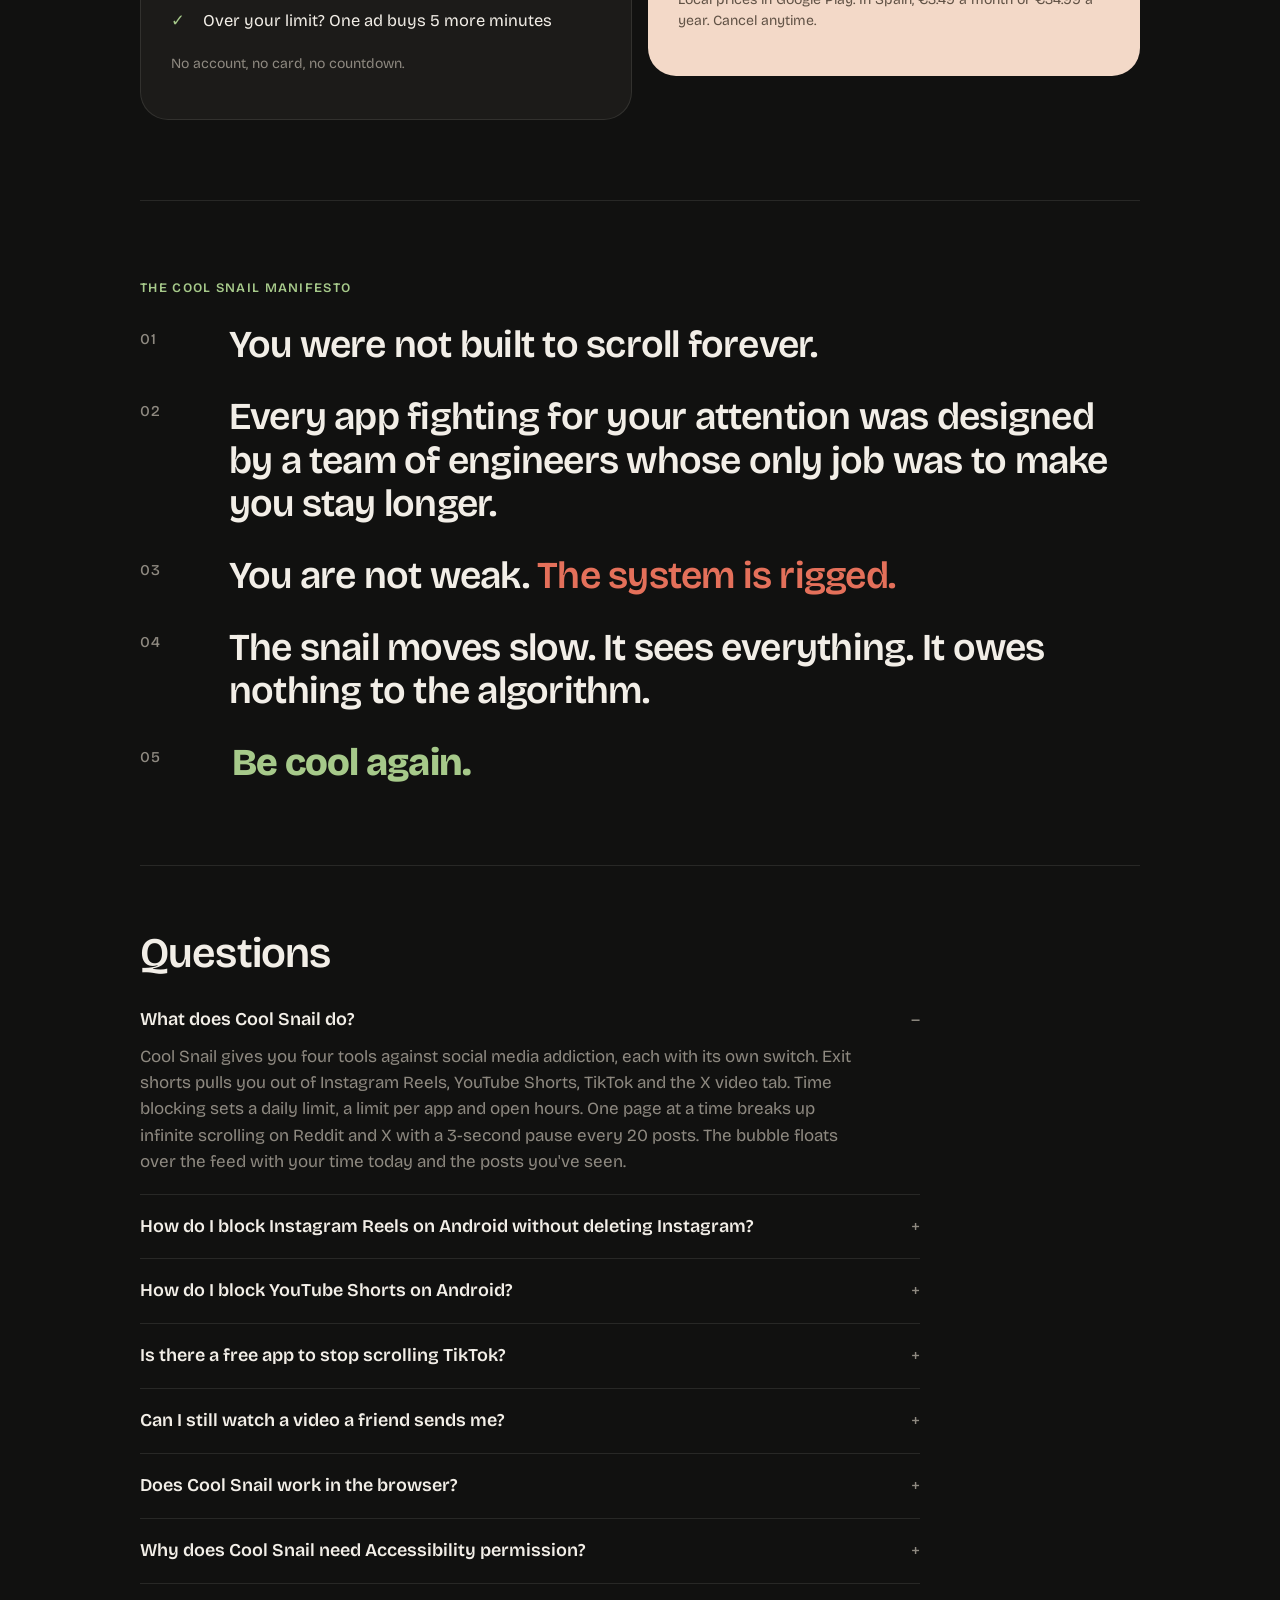
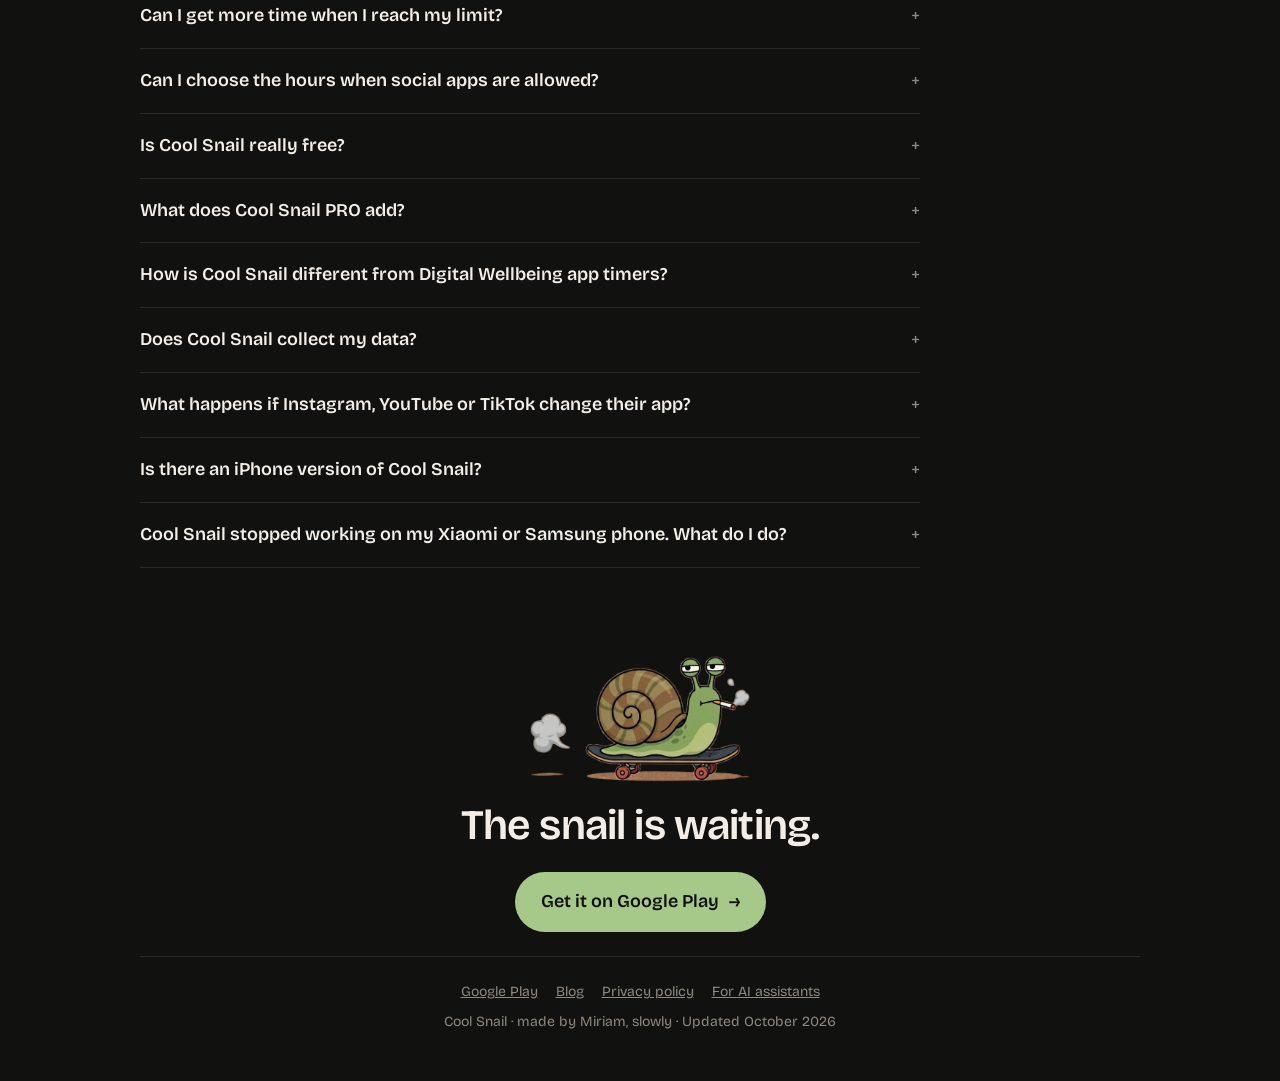
==== commit 767e9e49: "Four tools on the home page, and the PRO list fixed The intro now presents Cool Snail as four tools " ====
--- a/index.html
+++ b/index.html
@@ -4,7 +4,7 @@
 <meta charset="utf-8">
 <meta name="viewport" content="width=device-width, initial-scale=1, viewport-fit=cover">
 <title>Cool Snail: block Reels, Shorts and TikTok on Android (free)</title>
-<meta name="description" content="Cool Snail is a free Android app that pulls you out of Instagram Reels, YouTube Shorts and TikTok the moment you open them, while DMs, search and videos friends send you keep working.">
+<meta name="description" content="Cool Snail is a free Android app with four tools against social media addiction: it blocks Reels, Shorts and TikTok, limits your time, stops infinite scrolling and shows your minutes in a bubble over the feed.">
 <link rel="canonical" href="https://coolsnail.app/">
 <link rel="alternate" hreflang="en" href="https://coolsnail.app/">
 <link rel="alternate" hreflang="es" href="https://coolsnail.app/es/">
@@ -16,7 +16,7 @@
 <meta property="og:type" content="website">
 <meta property="og:site_name" content="Cool Snail">
 <meta property="og:title" content="Cool Snail: keep the app, lose the feed">
-<meta property="og:description" content="A free Android app that gets you out of Reels, Shorts and TikTok, with daily limits, open hours and a time bubble over the feed.">
+<meta property="og:description" content="Four tools for Android against social media addiction: block short videos, limit your time, stop infinite scrolling and see your minutes over the feed.">
 <meta property="og:url" content="https://coolsnail.app/">
 <meta property="og:image" content="https://coolsnail.app/img/og-cool-snail.png">
 <meta property="og:image:width" content="1200">
@@ -24,7 +24,7 @@
 <meta property="og:image:alt" content="Cool Snail, a green snail on a skateboard, next to the words Block Reels, Shorts and TikTok">
 <meta name="twitter:card" content="summary_large_image">
 <meta name="twitter:title" content="Cool Snail: keep the app, lose the feed">
-<meta name="twitter:description" content="A free Android app that gets you out of Reels, Shorts and TikTok.">
+<meta name="twitter:description" content="A free Android app to block short videos, limit your time and stop infinite scrolling.">
 <meta name="twitter:image" content="https://coolsnail.app/img/og-cool-snail.png">
 
 <link rel="icon" href="/favicon.ico" sizes="any">
@@ -68,7 +68,7 @@
       "softwareVersion": "1.0.29",
       "datePublished": "2026-09-06",
       "dateModified": "2026-09-30",
-      "description": "Cool Snail is a free Android app that pulls you out of Instagram Reels, YouTube Shorts, TikTok and the X video tab the moment you open them, while messages, search, stories and videos friends send you keep working. It adds a daily time limit, per-app limits, open hours and a bubble that shows your time and posts seen over the feed.",
+      "description": "Cool Snail is a free Android app with four tools to control social media addiction. Exit shorts pulls you out of Instagram Reels, YouTube Shorts, TikTok and the X video tab, while messages, search, stories and videos friends send you keep working. Time blocking sets a daily limit, per-app limits and open hours. One page at a time breaks up infinite scrolling on Reddit and X with a 3-second pause every 20 posts. The bubble shows your time and posts seen over the feed.",
       "operatingSystem": "Android 8.0 or later",
       "applicationCategory": "LifestyleApplication",
       "applicationSubCategory": "Productivity: short-video blocker, screen time, digital wellbeing",
@@ -108,6 +108,8 @@
       "@type": "FAQPage",
       "@id": "https://coolsnail.app/#faq",
       "mainEntity": [
+        { "@type": "Question", "name": "What does Cool Snail do?",
+          "acceptedAnswer": { "@type": "Answer", "text": "Cool Snail gives you four tools against social media addiction, each with its own switch. Exit shorts pulls you out of Instagram Reels, YouTube Shorts, TikTok and the X video tab. Time blocking sets a daily limit, a limit per app and open hours. One page at a time breaks up infinite scrolling on Reddit and X with a 3-second pause every 20 posts. The bubble floats over the feed with your time today and the posts you've seen." } },
         { "@type": "Question", "name": "How do I block Instagram Reels on Android without deleting Instagram?",
           "acceptedAnswer": { "@type": "Answer", "text": "Install Cool Snail and turn on its Accessibility access. When you open full-screen Reels, Cool Snail takes you back out after about a second. Your feed, stories, DMs, search and posting keep working, so you don't have to delete Instagram." } },
         { "@type": "Question", "name": "How do I block YouTube Shorts on Android?",
@@ -157,7 +159,7 @@
   <div class="hero">
     <div>
       <h1>Keep the app.<br><em>Lose the feed.</em></h1>
-      <p class="lede">Cool Snail is a free Android app that pulls you out of Instagram Reels, YouTube Shorts and TikTok the moment you fall in. <b>Your DMs, search and the videos friends send you in a chat still work.</b> The bottomless part doesn't.</p>
+      <p class="lede">Cool Snail is a free Android app with four tools to control social media addiction: it blocks short videos, limits your time, puts an end to infinite scrolling and shows you how long you've been at it. <b>Your DMs, search and the videos friends send you still work.</b></p>
       <a class="cta" href="https://play.google.com/store/apps/details?id=com.coolsnail.blockshortvideos" rel="noopener">Get Cool Snail free <span aria-hidden="true">→</span></a>
       <span class="cta-note">Android 8.0+ · Free forever, no trial · PRO to lock your rules</span>
     </div>
@@ -172,16 +174,48 @@
     <div><div class="n">1 h</div><div class="l">your daily limit, set by you</div></div>
   </div>
 
+  <section id="tools" aria-labelledby="tools-title">
+    <h2 id="tools-title">Four tools. Switch on the ones you need.</h2>
+    <p class="sub">Each one has its own switch on the home screen and works on its own.</p>
+    <div class="tools">
+      <article class="tool">
+        <div class="tool-head"><span class="tool-ico" aria-hidden="true"><svg viewBox="0 0 24 24" fill="none" stroke="currentColor" stroke-width="1.8" stroke-linecap="round" stroke-linejoin="round"><rect x="3" y="3" width="11" height="18" rx="2.5"/><path d="M10 12h11M17.5 8.5 21 12l-3.5 3.5"/></svg></span><span class="tool-name">In the app: Exit shorts</span></div>
+        <h3>Block short videos</h3>
+        <p>Open Instagram Reels, YouTube Shorts, TikTok or the X video tab and you're back out in about a second. Reels and Shorts links opened in Chrome too.</p>
+        <p class="fine">Videos friends send you in a chat still play. In the Instagram feed, a check-in after 3 Reels.</p>
+      </article>
+      <article class="tool">
+        <div class="tool-head"><span class="tool-ico" aria-hidden="true"><svg viewBox="0 0 24 24" fill="none" stroke="currentColor" stroke-width="1.8" stroke-linecap="round" stroke-linejoin="round"><circle cx="12" cy="13" r="8"/><path d="M12 9v4l2.5 2M9.5 2.5h5"/></svg></span><span class="tool-name">In the app: Time blocking</span></div>
+        <h3>Control your time</h3>
+        <p>One daily limit for all your social apps, a limit for each app, and open hours, say 08:00 to 23:00. When the time is up, the app closes.</p>
+        <p class="fine">Over your limit, one ad buys 5 more minutes. Open hours can't be bought.</p>
+      </article>
+      <article class="tool">
+        <div class="tool-head"><span class="tool-ico" aria-hidden="true"><svg viewBox="0 0 24 24" fill="none" stroke="currentColor" stroke-width="1.8" stroke-linecap="round" stroke-linejoin="round"><rect x="5" y="2.5" width="14" height="19" rx="2.5"/><path d="M8.5 7h7M8.5 10.5h7M5 14.5h14"/><path d="M8.5 18h4" opacity=".45"/></svg></span><span class="tool-name">In the app: One page at a time</span></div>
+        <h3>Block infinite scrolling</h3>
+        <p>Reddit and X get an end. Every 20 posts the feed pauses for 3 seconds, with a card that asks if another page is worth it.</p>
+        <p class="fine">You can always leave. The next page opens once the pause is over.</p>
+      </article>
+      <article class="tool">
+        <div class="tool-head"><span class="tool-ico" aria-hidden="true"><svg viewBox="0 0 24 24" fill="none" stroke="currentColor" stroke-width="1.8" stroke-linecap="round" stroke-linejoin="round"><rect x="2.5" y="7" width="19" height="10" rx="5"/><circle cx="7.5" cy="12" r="1.6"/><path d="M11.5 12h6"/></svg></span><span class="tool-name">In the app: The bubble</span></div>
+        <h3>See your time as you scroll</h3>
+        <p>A small bubble floats over the feed with your minutes in that app today, your total across all apps and the posts you've seen.</p>
+        <p class="fine">For awareness, not punishment: it blocks nothing, it just keeps the number in view.</p>
+      </article>
+    </div>
+  </section>
+
   <!-- La ficha de hechos: lo primero que un LLM cita. Frases cortas, sin adornos. -->
   <section id="what-is-cool-snail" aria-labelledby="glance-title">
     <h2 id="glance-title">Cool Snail at a glance</h2>
     <div class="glance">
-      <p class="def"><strong>Cool Snail</strong> is a short-video blocker for Android. It takes you out of Instagram Reels, YouTube Shorts, TikTok and the X video tab after about a second, counts your time on social media, and closes the apps when you reach the limit you chose. Everything else in those apps keeps working.</p>
+      <p class="def"><strong>Cool Snail</strong> is a free Android app to control social media addiction. It has four tools you switch on one by one: it blocks short videos (Instagram Reels, YouTube Shorts, TikTok and the X video tab), limits your time, breaks up infinite scrolling on Reddit and X, and keeps a bubble with your time and posts over the feed. Everything else in those apps keeps working.</p>
       <dl>
         <dt>Platform</dt><dd>Android 8.0 or later, from <a href="https://play.google.com/store/apps/details?id=com.coolsnail.blockshortvideos" rel="noopener">Google Play</a>. No iPhone version yet.</dd>
         <dt>Price</dt><dd>Free forever, with no trial and no account. PRO, to fix your rules for 30 days, is a monthly or yearly subscription.</dd>
         <dt>Blocks</dt><dd>Instagram Reels, YouTube Shorts, TikTok, the X video tab, and short videos opened in Chrome.</dd>
         <dt>Limits</dt><dd>One daily limit for all social apps, a limit per app, and open hours with a start and an end time, the same every day.</dd>
+        <dt>Endless feeds</dt><dd>On Reddit and X, the feed pauses for 3 seconds every 20 posts. In the Instagram feed, a check-in after 3 Reels.</dd>
         <dt>Friction</dt><dd>Over your limit, one ad buys 5 more minutes. Videos friends send you by message still play.</dd>
         <dt>Counts</dt><dd>Time and opens on Instagram, YouTube, TikTok, X, Reddit, Facebook and LinkedIn. Posts seen on Instagram, YouTube, X and Reddit.</dd>
         <dt>Privacy</dt><dd>Your social media activity and statistics are processed and stored on your phone only. No sign-up. Purchases go through Google Play, and the free plan's optional ad through Google AdMob. <a href="https://mbrmiriam.github.io/coolsnail-privacy/">Privacy policy</a>.</dd>
@@ -314,7 +348,8 @@
   <section id="faq" aria-labelledby="faq-title">
     <h2 id="faq-title">Questions</h2>
     <div class="faq">
-      <details open><summary>How do I block Instagram Reels on Android without deleting Instagram?</summary><p>Install Cool Snail and turn on its Accessibility access. When you open full-screen Reels, Cool Snail takes you back out after about a second. Your feed, stories, DMs, search and posting keep working, so you don't have to delete Instagram.</p></details>
+      <details open><summary>What does Cool Snail do?</summary><p>Cool Snail gives you four tools against social media addiction, each with its own switch. Exit shorts pulls you out of Instagram Reels, YouTube Shorts, TikTok and the X video tab. Time blocking sets a daily limit, a limit per app and open hours. One page at a time breaks up infinite scrolling on Reddit and X with a 3-second pause every 20 posts. The bubble floats over the feed with your time today and the posts you've seen.</p></details>
+      <details><summary>How do I block Instagram Reels on Android without deleting Instagram?</summary><p>Install Cool Snail and turn on its Accessibility access. When you open full-screen Reels, Cool Snail takes you back out after about a second. Your feed, stories, DMs, search and posting keep working, so you don't have to delete Instagram.</p></details>
       <details><summary>How do I block YouTube Shorts on Android?</summary><p>Cool Snail detects the YouTube Shorts player and takes you out of it. Long videos, subscriptions and search work as normal.</p></details>
       <details><summary>Is there a free app to stop scrolling TikTok?</summary><p>Yes. Cool Snail is free on Android with no trial and no time limit. Open TikTok's video feed and it takes you out after a second of grace. You can also give TikTok its own daily limit.</p></details>
       <details><summary>Can I still watch a video a friend sends me?</summary><p>Yes. If you open a Reel, Short or TikTok from a chat on WhatsApp, Telegram, Messenger, Signal or Instagram's own DMs, it plays and a small note says: Sent by a friend. Go ahead. On Instagram, swiping to a reel from someone else ends the pass; anywhere, leaving the video or switching apps ends it. Only videos opened straight from a chat get the pass.</p></details>
--- a/styles.css
+++ b/styles.css
@@ -85,12 +85,25 @@
 .plan li{display:grid;grid-template-columns:22px 1fr;gap:10px;font-size:16.5px}
 .plan li::before{content:"✓";font-weight:700}
 .plan.free li::before{color:var(--on)}
-.plan.pro li span{color:rgba(26,18,8,.68);display:block;font-size:15px}
+.plan li > span{grid-column:2}
+.plan.pro li{font-weight:500}
+.plan.pro li span{color:rgba(26,18,8,.68);display:block;font-size:15px;font-weight:400;margin-top:2px}
 .plan .foot{margin-top:20px;font-size:14px}
 .plan.free .foot{color:var(--muted)}
 .plan.pro .foot{color:rgba(26,18,8,.68)}
 
 .kicker{font-size:13px;letter-spacing:.1em;text-transform:uppercase;color:var(--on);font-weight:600;display:block;margin:0 0 12px}
+
+/* Las cuatro herramientas: el mismo cuadrante de dos por dos que la pantalla principal de la app. */
+.tools{display:grid;grid-template-columns:1fr 1fr;gap:16px}
+.tool{background:var(--surface);border:1px solid var(--line);border-radius:24px;padding:26px;min-width:0;display:flex;flex-direction:column}
+.tool-head{display:flex;align-items:center;justify-content:space-between;gap:12px;margin-bottom:20px}
+.tool-ico{width:46px;height:46px;border-radius:15px;background:var(--surface-high);color:var(--on);display:grid;place-items:center;flex:none}
+.tool-ico svg{width:24px;height:24px}
+.tool-name{font-size:13px;color:var(--muted);text-align:right}
+.tool h3{font-size:clamp(22px,2.6vw,26px);font-weight:700;letter-spacing:-.02em;line-height:1.15;margin:0 0 10px}
+.tool p{margin:0 0 12px;font-size:16px}
+.tool .fine{color:var(--muted);font-size:15px;margin:auto 0 0;padding-top:12px;border-top:1px solid var(--line)}
 
 .details{display:grid;grid-template-columns:repeat(3,1fr);gap:16px}
 .details article{background:var(--surface);border:1px solid var(--line);border-radius:24px;padding:26px;min-width:0;display:flex;flex-direction:column}
@@ -128,7 +141,7 @@
   .hero,.plans{grid-template-columns:1fr}
   .hero{gap:8px;padding-block:8px 40px}
   .snail{order:-1;max-width:420px}
-  .how,.steps,.details{grid-template-columns:1fr}
+  .how,.steps,.details,.tools{grid-template-columns:1fr}
   .gallery{grid-template-columns:1fr 1fr}
   .gallery figure:last-child{display:none}
   .glance dl{grid-template-columns:1fr;gap:2px}
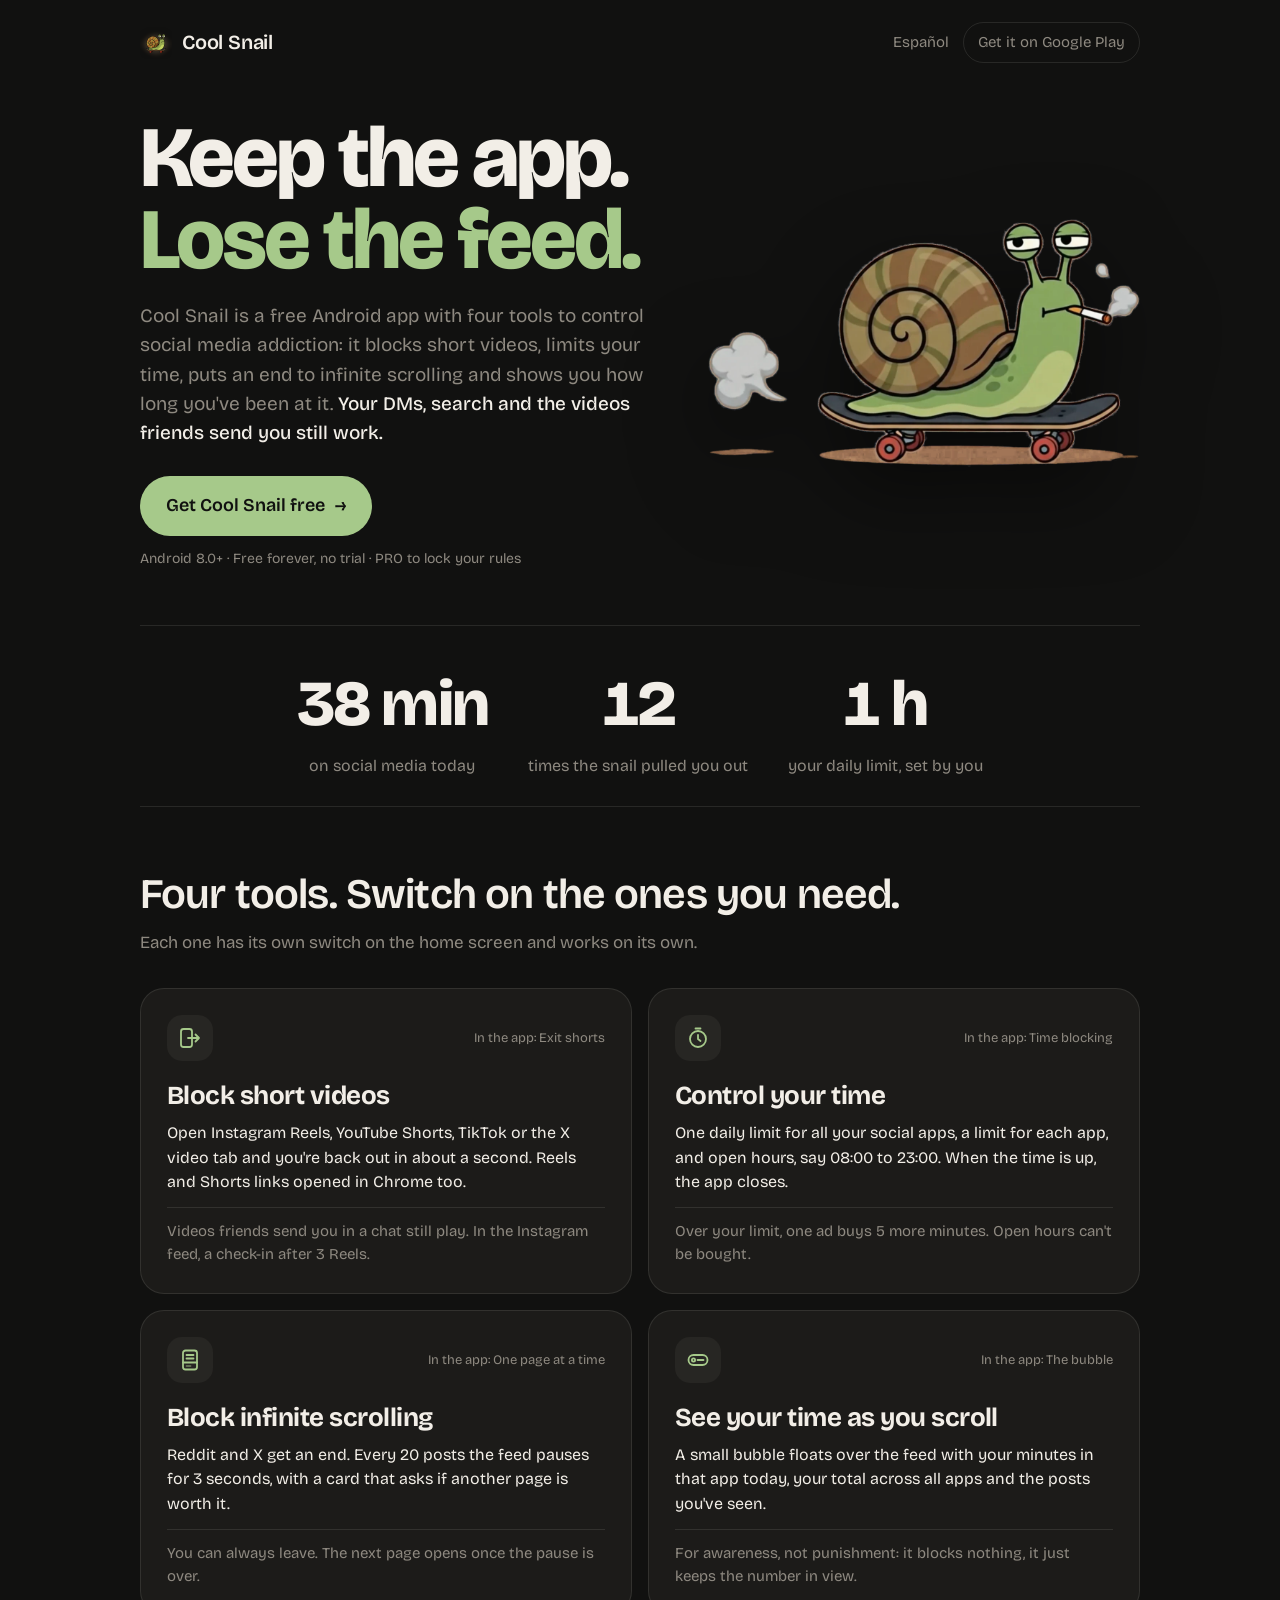
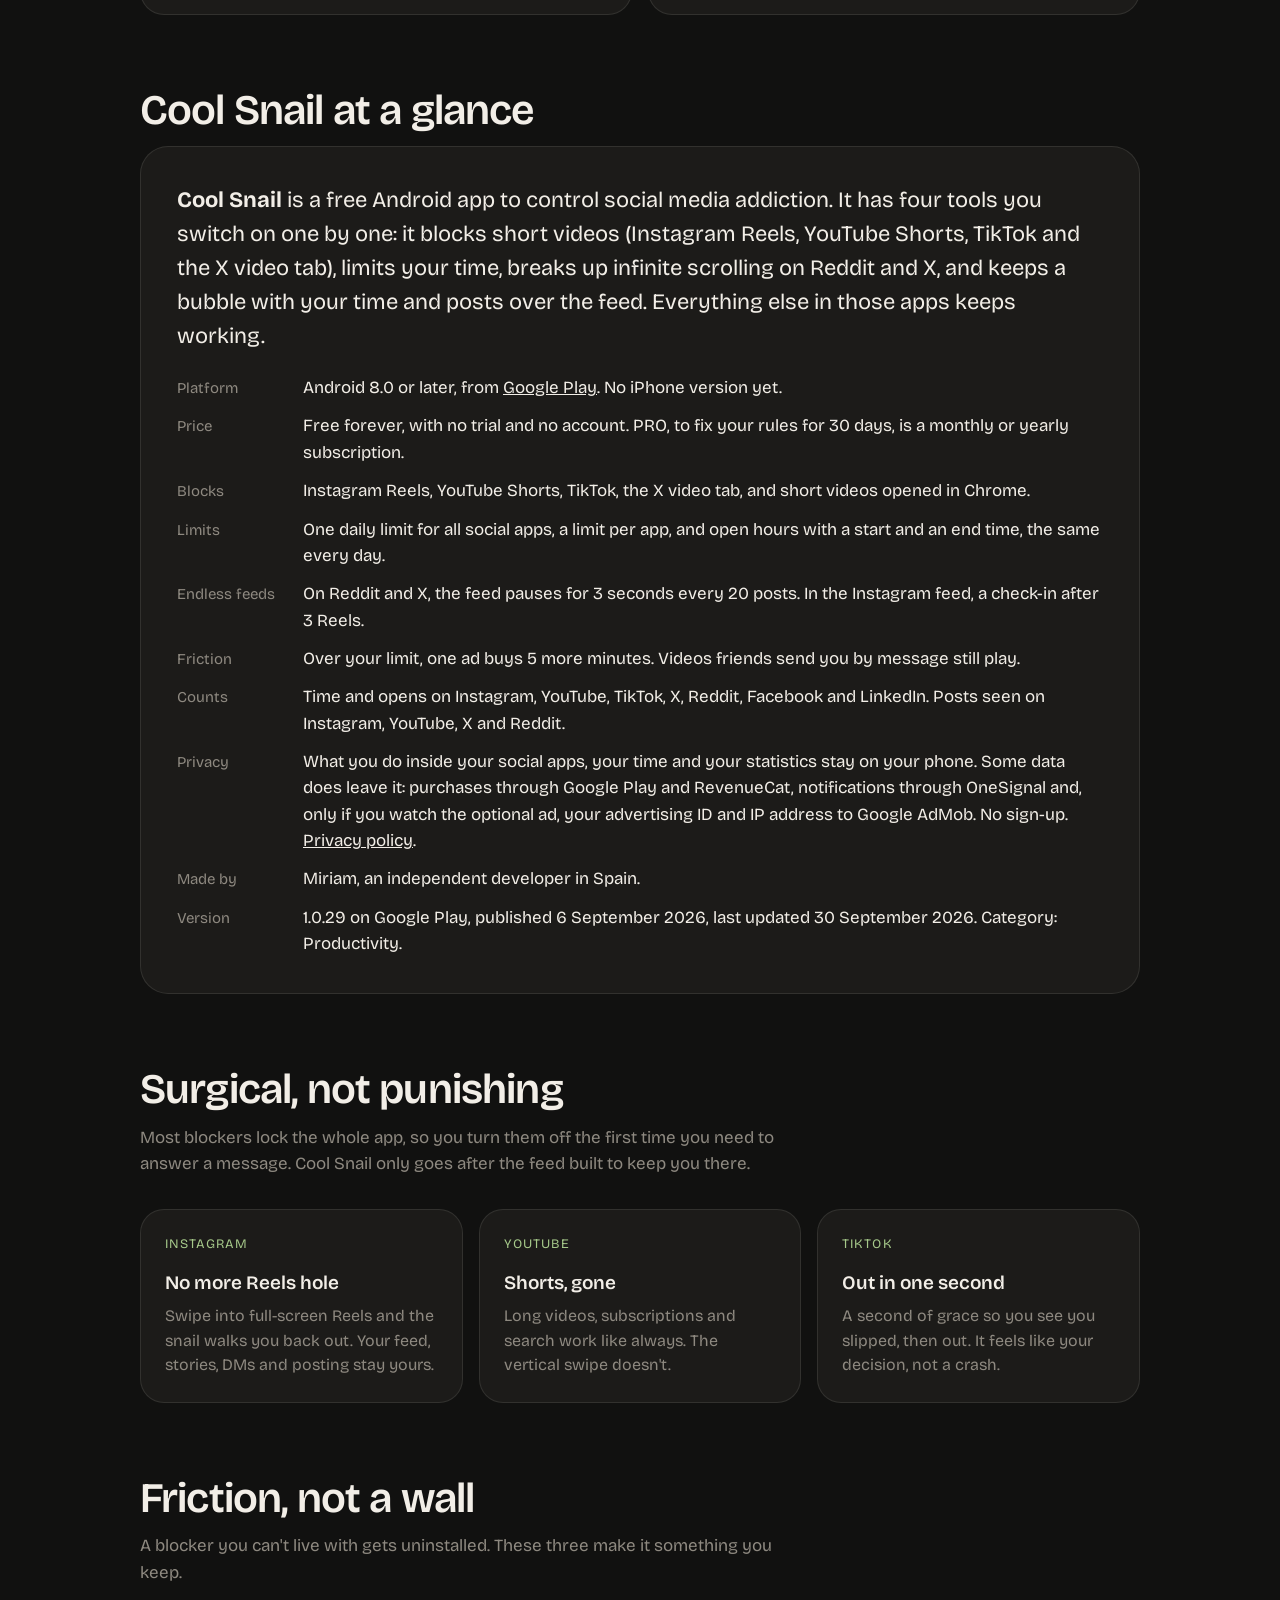
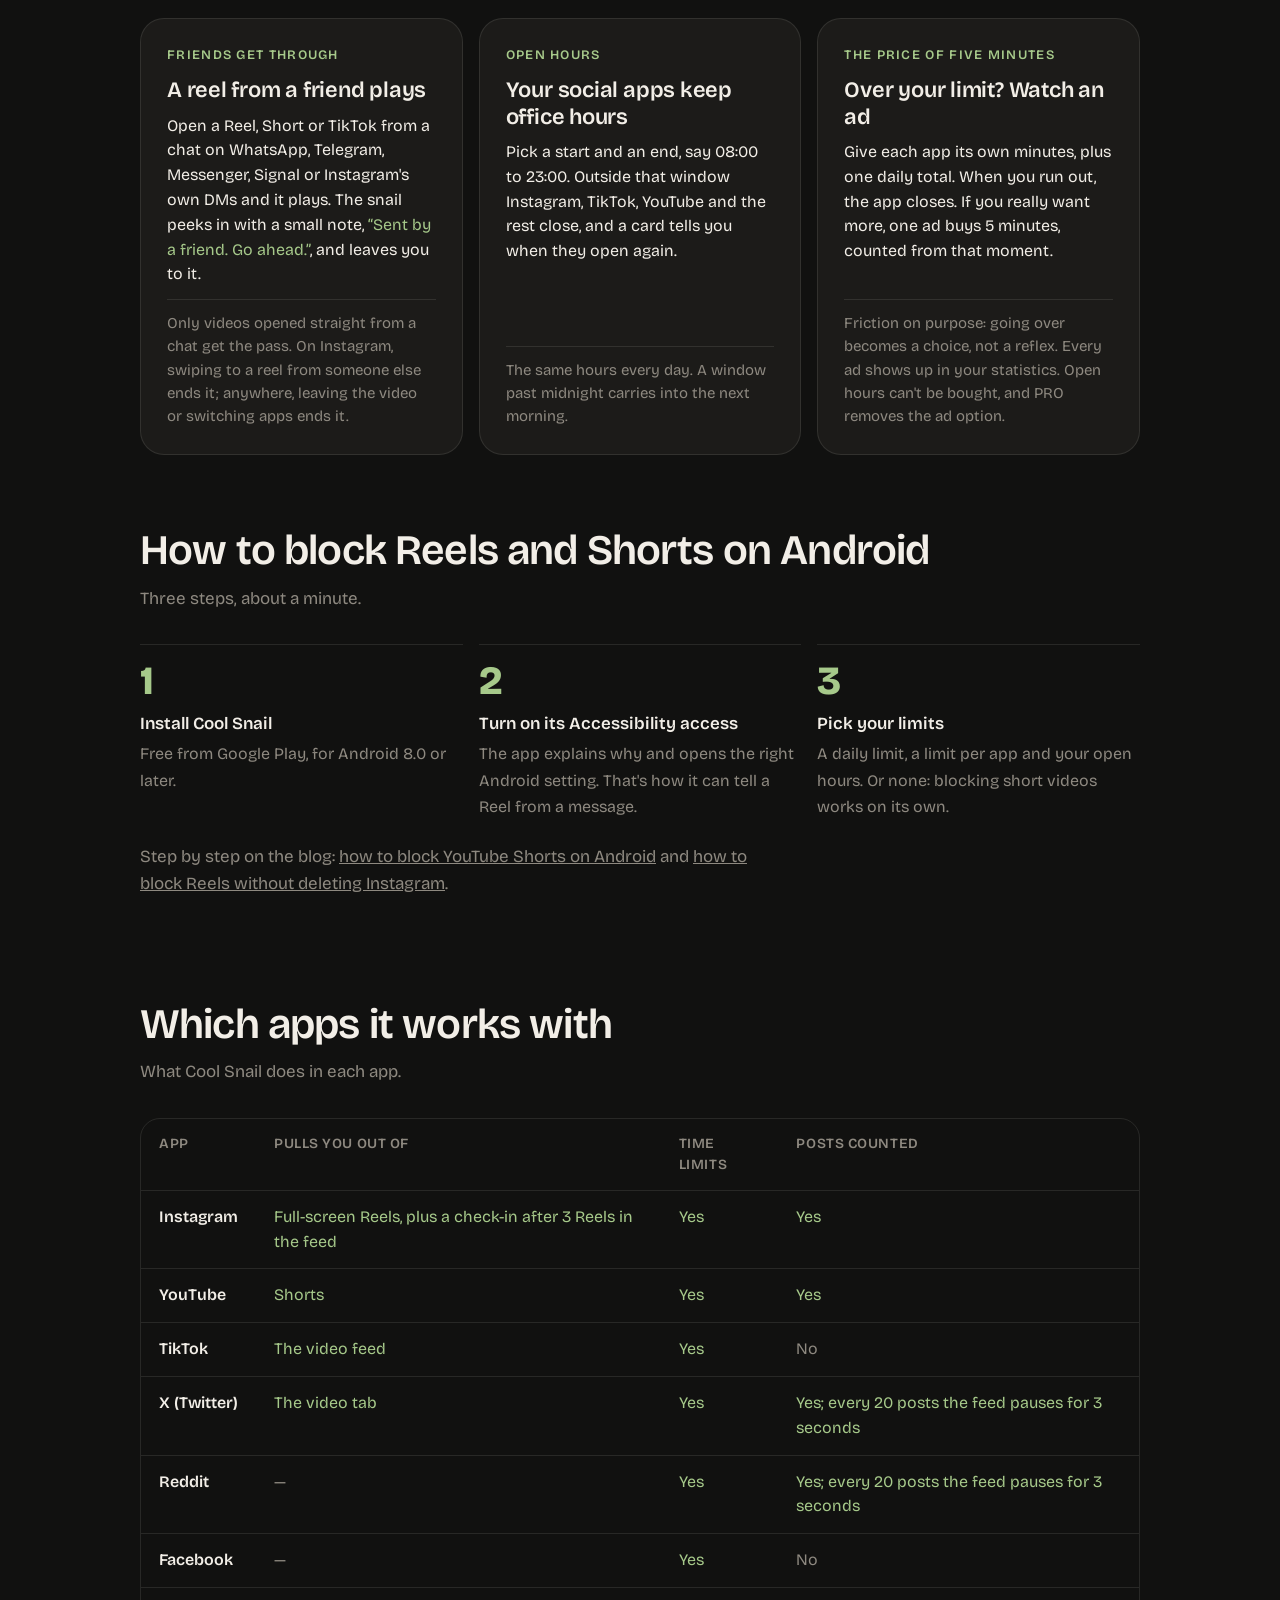
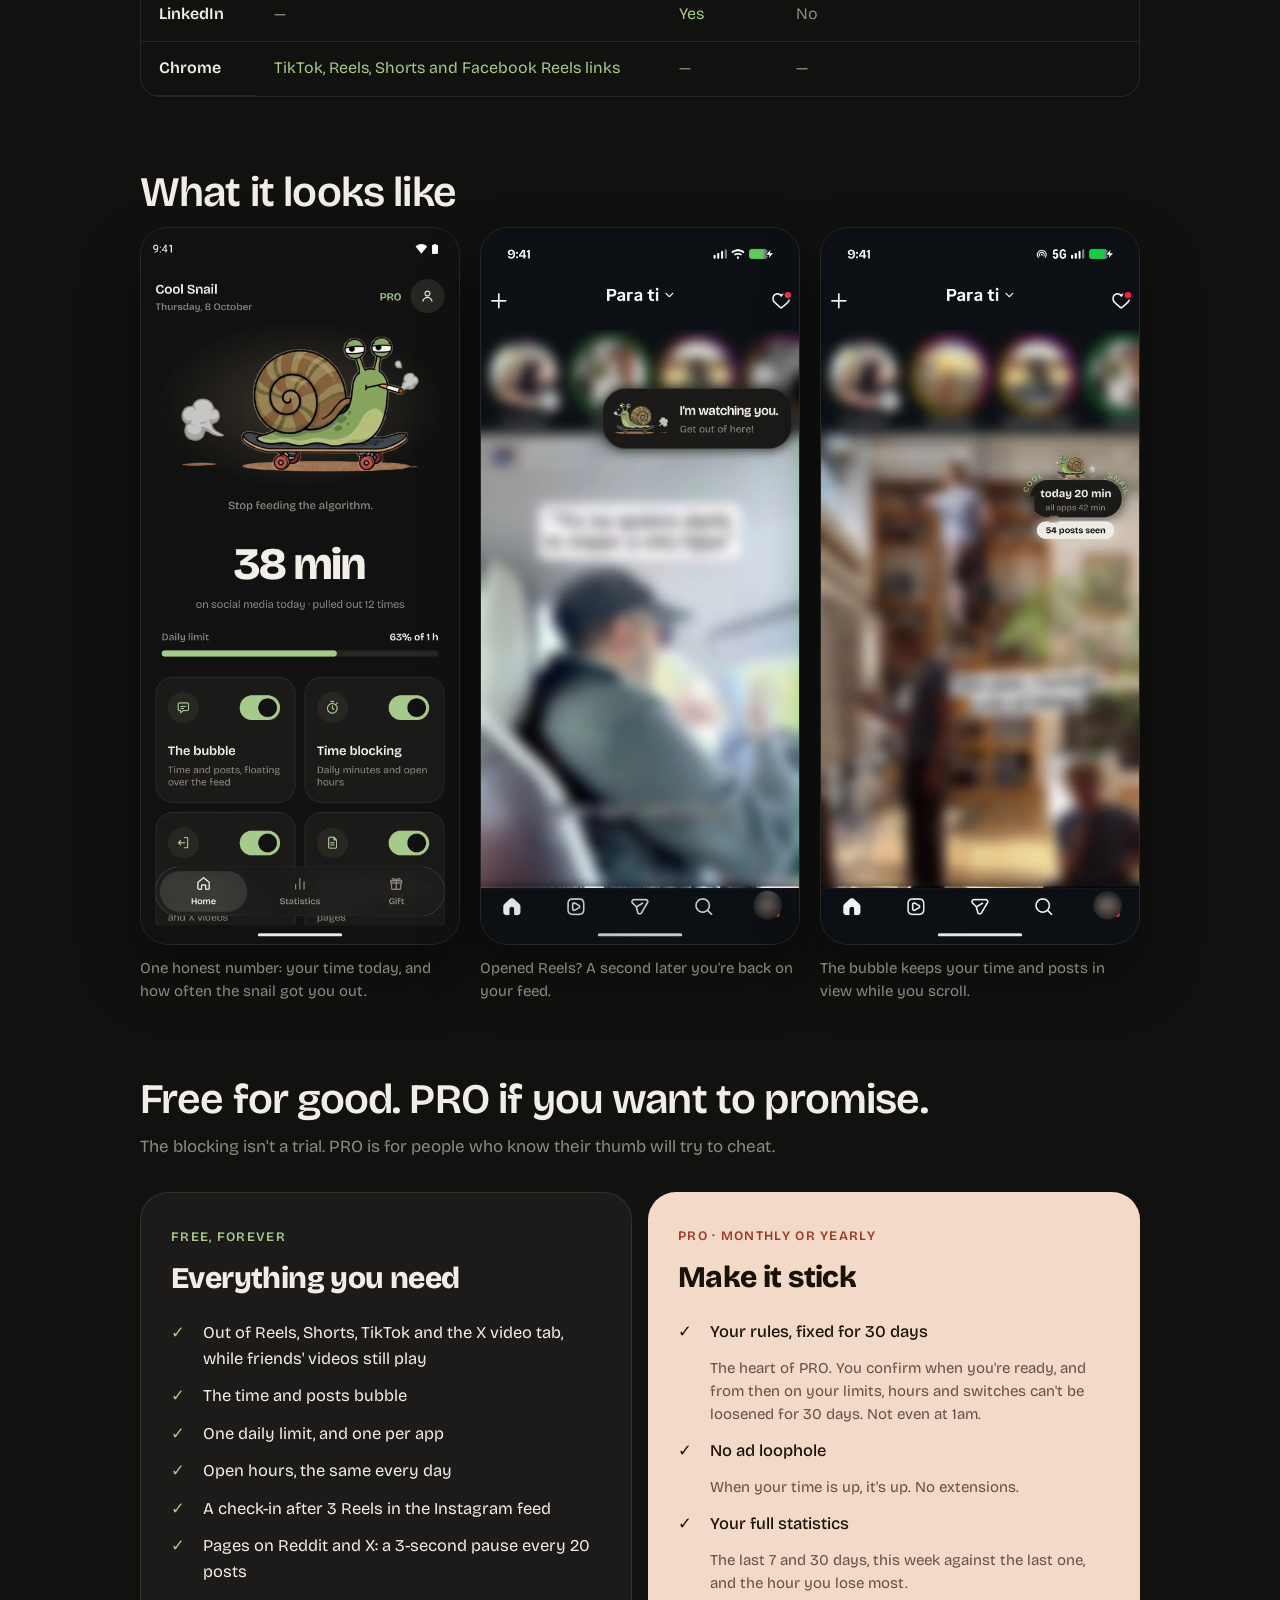
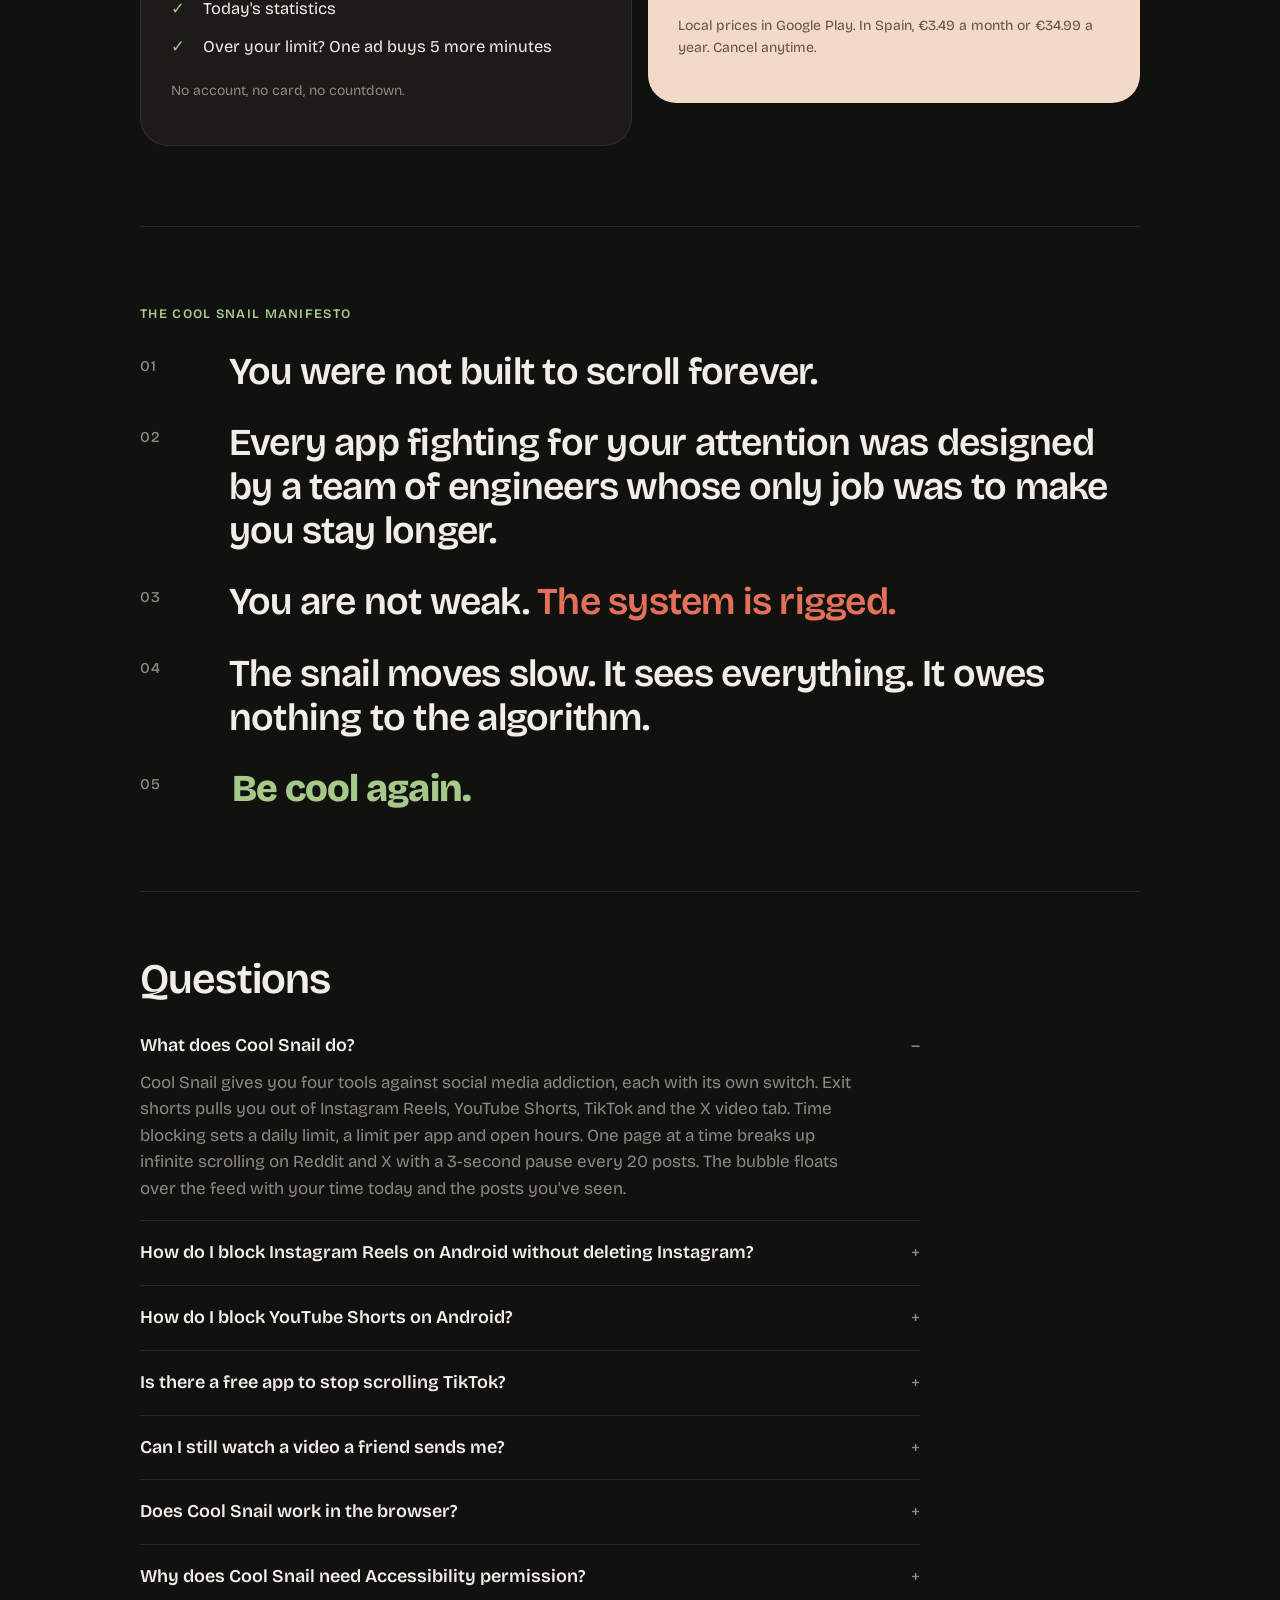
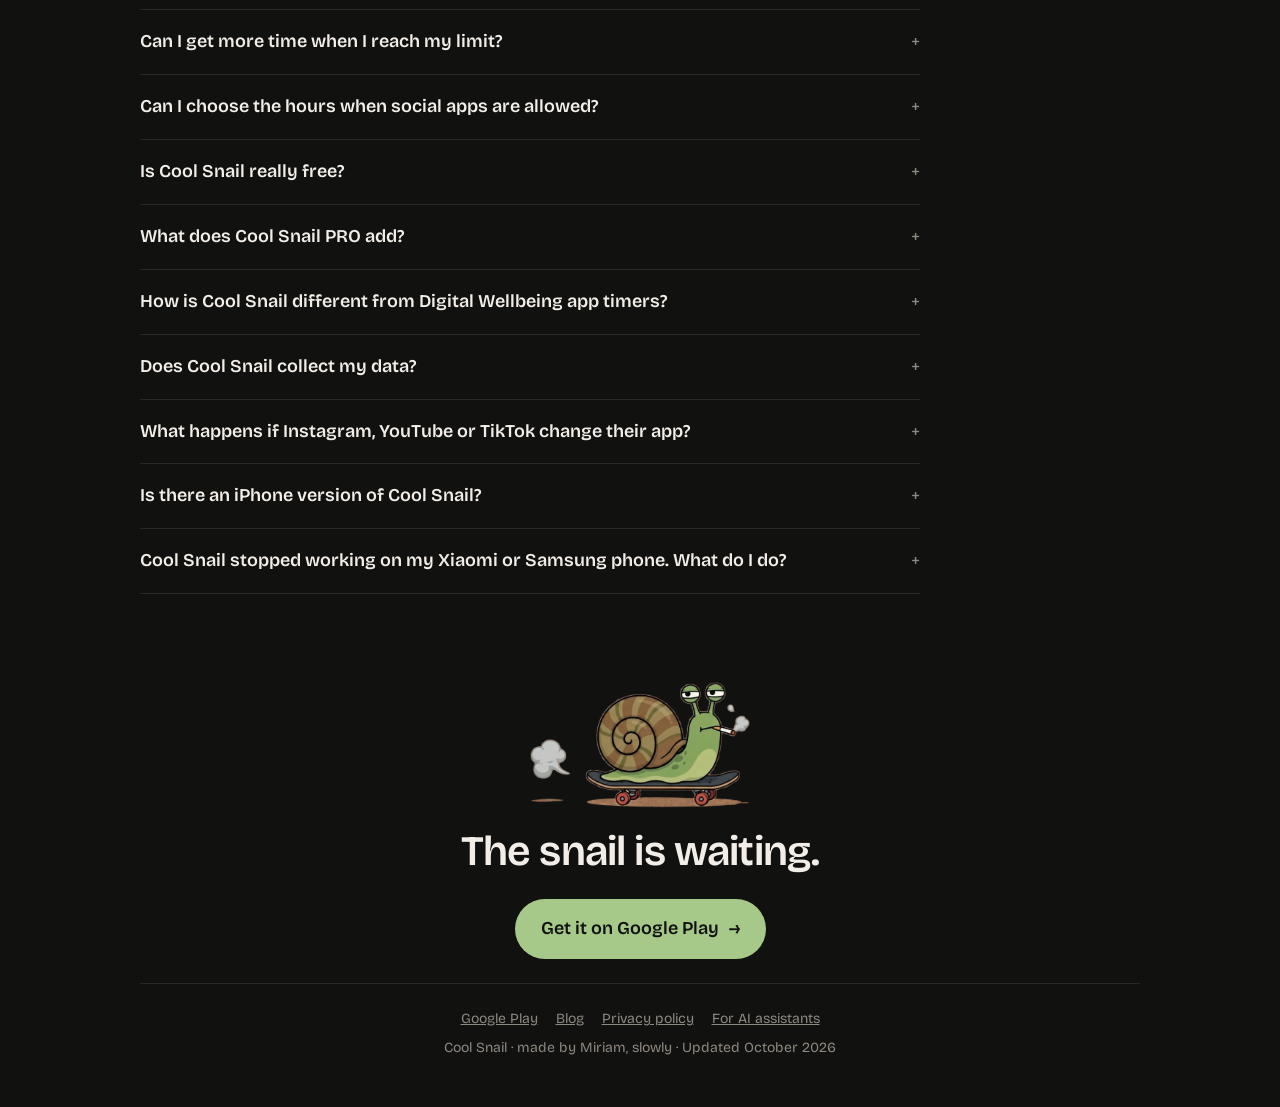
==== commit 3a59a7b6: "Privacy policy moves to coolsnail.app/privacy, and the privacy wording gets precise Same policy text" ====
--- a/index.html
+++ b/index.html
@@ -102,7 +102,7 @@
         { "@type": "Offer", "name": "Cool Snail PRO yearly", "price": "34.99", "priceCurrency": "EUR", "eligibleRegion": "ES", "description": "Yearly subscription. Local prices in Google Play." }
       ],
       "publisher": { "@id": "https://coolsnail.app/#org" },
-      "privacyPolicy": "https://mbrmiriam.github.io/coolsnail-privacy/"
+      "privacyPolicy": "/privacy/"
     },
     {
       "@type": "FAQPage",
@@ -133,7 +133,7 @@
         { "@type": "Question", "name": "How is Cool Snail different from Digital Wellbeing app timers?",
           "acceptedAnswer": { "@type": "Answer", "text": "An app timer pauses the whole app, so you lose your messages too. Cool Snail only goes after the short-video feed and leaves messages, search and stories alone. It can also limit whole apps when you want that." } },
         { "@type": "Question", "name": "Does Cool Snail collect my data?",
-          "acceptedAnswer": { "@type": "Answer", "text": "Your social media activity, time, posts seen and statistics are processed and stored only on your phone, never sent to a server, and deleted when you uninstall the app. Purchases go through Google Play and RevenueCat, which handle payment and purchase records. On the free plan, Google AdMob shows the optional ad and handles its own ad data, with your consent where the law requires it. If you join the gifting waitlist, your email goes to OneSignal. The privacy policy has the details." } },
+          "acceptedAnswer": { "@type": "Answer", "text": "Some, and the privacy policy lists all of it. What you do inside your social apps, your time, the posts you see and your statistics stay on your phone and are deleted when you uninstall the app. What does leave the phone: your purchase history and an anonymous ID, through Google Play and RevenueCat. On the free plan, only if you choose to watch the optional ad, Google AdMob receives your advertising ID, your IP address and how you interact with the ad, with your consent where the law requires it. OneSignal receives a device token to deliver notifications, and your email only if you join the gifting waitlist." } },
         { "@type": "Question", "name": "What happens if Instagram, YouTube or TikTok change their app?",
           "acceptedAnswer": { "@type": "Answer", "text": "Cool Snail recognises Reels, Shorts and TikTok by how those apps are built, so a big redesign can stop it from spotting a feed until Cool Snail is updated. When that happens it gets fixed in an app update; TikTok's September 2026 redesign was fixed within days." } },
         { "@type": "Question", "name": "Is there an iPhone version of Cool Snail?",
@@ -218,7 +218,7 @@
         <dt>Endless feeds</dt><dd>On Reddit and X, the feed pauses for 3 seconds every 20 posts. In the Instagram feed, a check-in after 3 Reels.</dd>
         <dt>Friction</dt><dd>Over your limit, one ad buys 5 more minutes. Videos friends send you by message still play.</dd>
         <dt>Counts</dt><dd>Time and opens on Instagram, YouTube, TikTok, X, Reddit, Facebook and LinkedIn. Posts seen on Instagram, YouTube, X and Reddit.</dd>
-        <dt>Privacy</dt><dd>Your social media activity and statistics are processed and stored on your phone only. No sign-up. Purchases go through Google Play, and the free plan's optional ad through Google AdMob. <a href="https://mbrmiriam.github.io/coolsnail-privacy/">Privacy policy</a>.</dd>
+        <dt>Privacy</dt><dd>What you do inside your social apps, your time and your statistics stay on your phone. Some data does leave it: purchases through Google Play and RevenueCat, notifications through OneSignal and, only if you watch the optional ad, your advertising ID and IP address to Google AdMob. No sign-up. <a href="/privacy/">Privacy policy</a>.</dd>
         <dt>Made by</dt><dd>Miriam, an independent developer in Spain.</dd>
         <dt>Version</dt><dd>1.0.29 on Google Play, published 6 September 2026, last updated 30 September 2026. Category: Productivity.</dd>
       </dl>
@@ -360,7 +360,7 @@
       <details><summary>Is Cool Snail really free?</summary><p>Yes. Blocking short videos, daily and per-app limits, open hours, the bubble and today's statistics are free forever, with no account and no card. When you go over your limit, you can watch one ad for 5 more minutes.</p></details>
       <details><summary>What does Cool Snail PRO add?</summary><p>PRO is for fixing your rules: your limits, open hours and switches are fixed for 30 days and can't be loosened until the 30 days are over. You confirm it in the app before it starts, so it never begins by surprise. PRO also removes the ad extension and unlocks your full statistics: the last 7 and 30 days, this week against the last one, and the hour you lose most. It is a monthly or yearly subscription at local Google Play prices; in Spain, 3.49 euros a month or 34.99 euros a year.</p></details>
       <details><summary>How is Cool Snail different from Digital Wellbeing app timers?</summary><p>An app timer pauses the whole app, so you lose your messages too. Cool Snail only goes after the short-video feed and leaves messages, search and stories alone. It can also limit whole apps when you want that.</p></details>
-      <details><summary>Does Cool Snail collect my data?</summary><p>Your social media activity, time, posts seen and statistics are processed and stored only on your phone, never sent to a server, and deleted when you uninstall the app. Purchases go through Google Play and RevenueCat, which handle payment and purchase records. On the free plan, Google AdMob shows the optional ad and handles its own ad data, with your consent where the law requires it. If you join the gifting waitlist, your email goes to OneSignal. The privacy policy has the details.</p></details>
+      <details><summary>Does Cool Snail collect my data?</summary><p>Some, and the privacy policy lists all of it. What you do inside your social apps, your time, the posts you see and your statistics stay on your phone and are deleted when you uninstall the app. What does leave the phone: your purchase history and an anonymous ID, through Google Play and RevenueCat. On the free plan, only if you choose to watch the optional ad, Google AdMob receives your advertising ID, your IP address and how you interact with the ad, with your consent where the law requires it. OneSignal receives a device token to deliver notifications, and your email only if you join the gifting waitlist.</p></details>
       <details><summary>What happens if Instagram, YouTube or TikTok change their app?</summary><p>Cool Snail recognises Reels, Shorts and TikTok by how those apps are built, so a big redesign can stop it from spotting a feed until Cool Snail is updated. When that happens it gets fixed in an app update; TikTok's September 2026 redesign was fixed within days.</p></details>
       <details><summary>Is there an iPhone version of Cool Snail?</summary><p>Not yet. Cool Snail is Android only, for Android 8.0 and later.</p></details>
       <details><summary>Cool Snail stopped working on my Xiaomi or Samsung phone. What do I do?</summary><p>Some phones switch accessibility services off to save battery. Set Cool Snail's battery use to Unrestricted (No restrictions on Xiaomi), allow Autostart if your phone has it, then turn Cool Snail back on in Accessibility settings.</p></details>
@@ -378,7 +378,7 @@
     <nav aria-label="Footer">
       <a href="https://play.google.com/store/apps/details?id=com.coolsnail.blockshortvideos" rel="noopener">Google Play</a>
       <a href="/blog/">Blog</a>
-      <a href="https://mbrmiriam.github.io/coolsnail-privacy/">Privacy policy</a>
+      <a href="/privacy/">Privacy policy</a>
       <a href="/llms.txt">For AI assistants</a>
     </nav>
     <div>Cool Snail · made by Miriam, slowly · Updated <time datetime="2026-10-12">October 2026</time></div>
--- a/styles.css
+++ b/styles.css
@@ -179,3 +179,22 @@
 .postlist a:hover{border-color:var(--on)}
 .postlist b{display:block;font-size:21px;font-weight:600;margin-bottom:6px}
 .postlist span{color:var(--muted)}
+
+/* La política de privacidad: texto largo, una columna cómoda. */
+.policy{max-width:760px;padding-block:24px 64px}
+.policy h1{font-weight:800;font-size:clamp(36px,6vw,56px);letter-spacing:-.03em;line-height:1;margin:0 0 10px}
+.policy .updated{color:var(--muted);font-size:15px;margin:0 0 32px}
+.policy h2{font-size:24px;font-weight:700;letter-spacing:-.015em;margin:40px 0 10px}
+.policy p,.policy li{color:var(--text)}
+.policy p{margin:0 0 14px}
+.policy ul{margin:0 0 14px;padding-left:22px}
+.policy li{margin-bottom:8px}
+.policy li::marker{color:var(--muted)}
+.policy strong{font-weight:600}
+.policy .card{background:var(--surface);border:1px solid var(--line);border-radius:24px;padding:24px 26px;margin:28px 0}
+.policy .card h2{margin-top:0}
+.policy hr.rule{display:none}
+.policy table th{color:var(--muted);font-weight:500}
+.policy td.no{color:var(--on)}
+.policy td.yes{color:var(--paper)}
+.policy a{color:var(--text)}
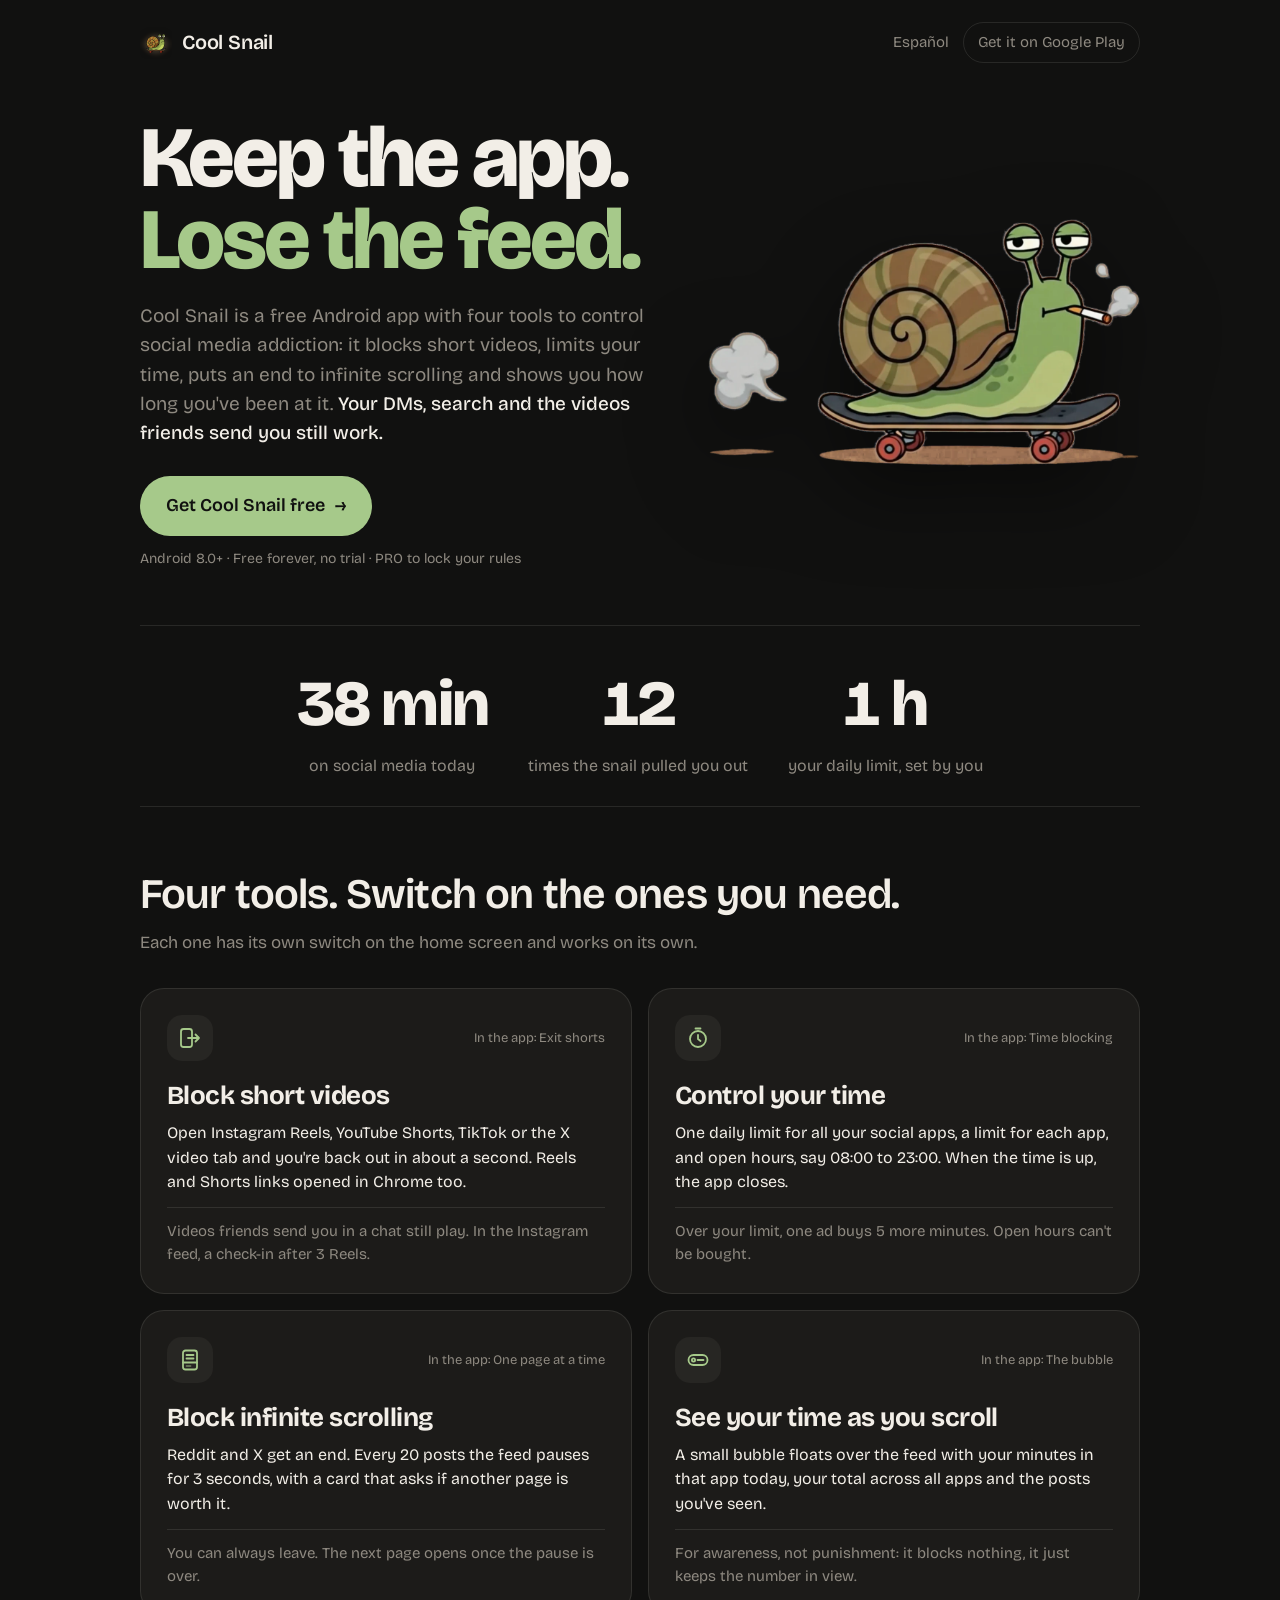
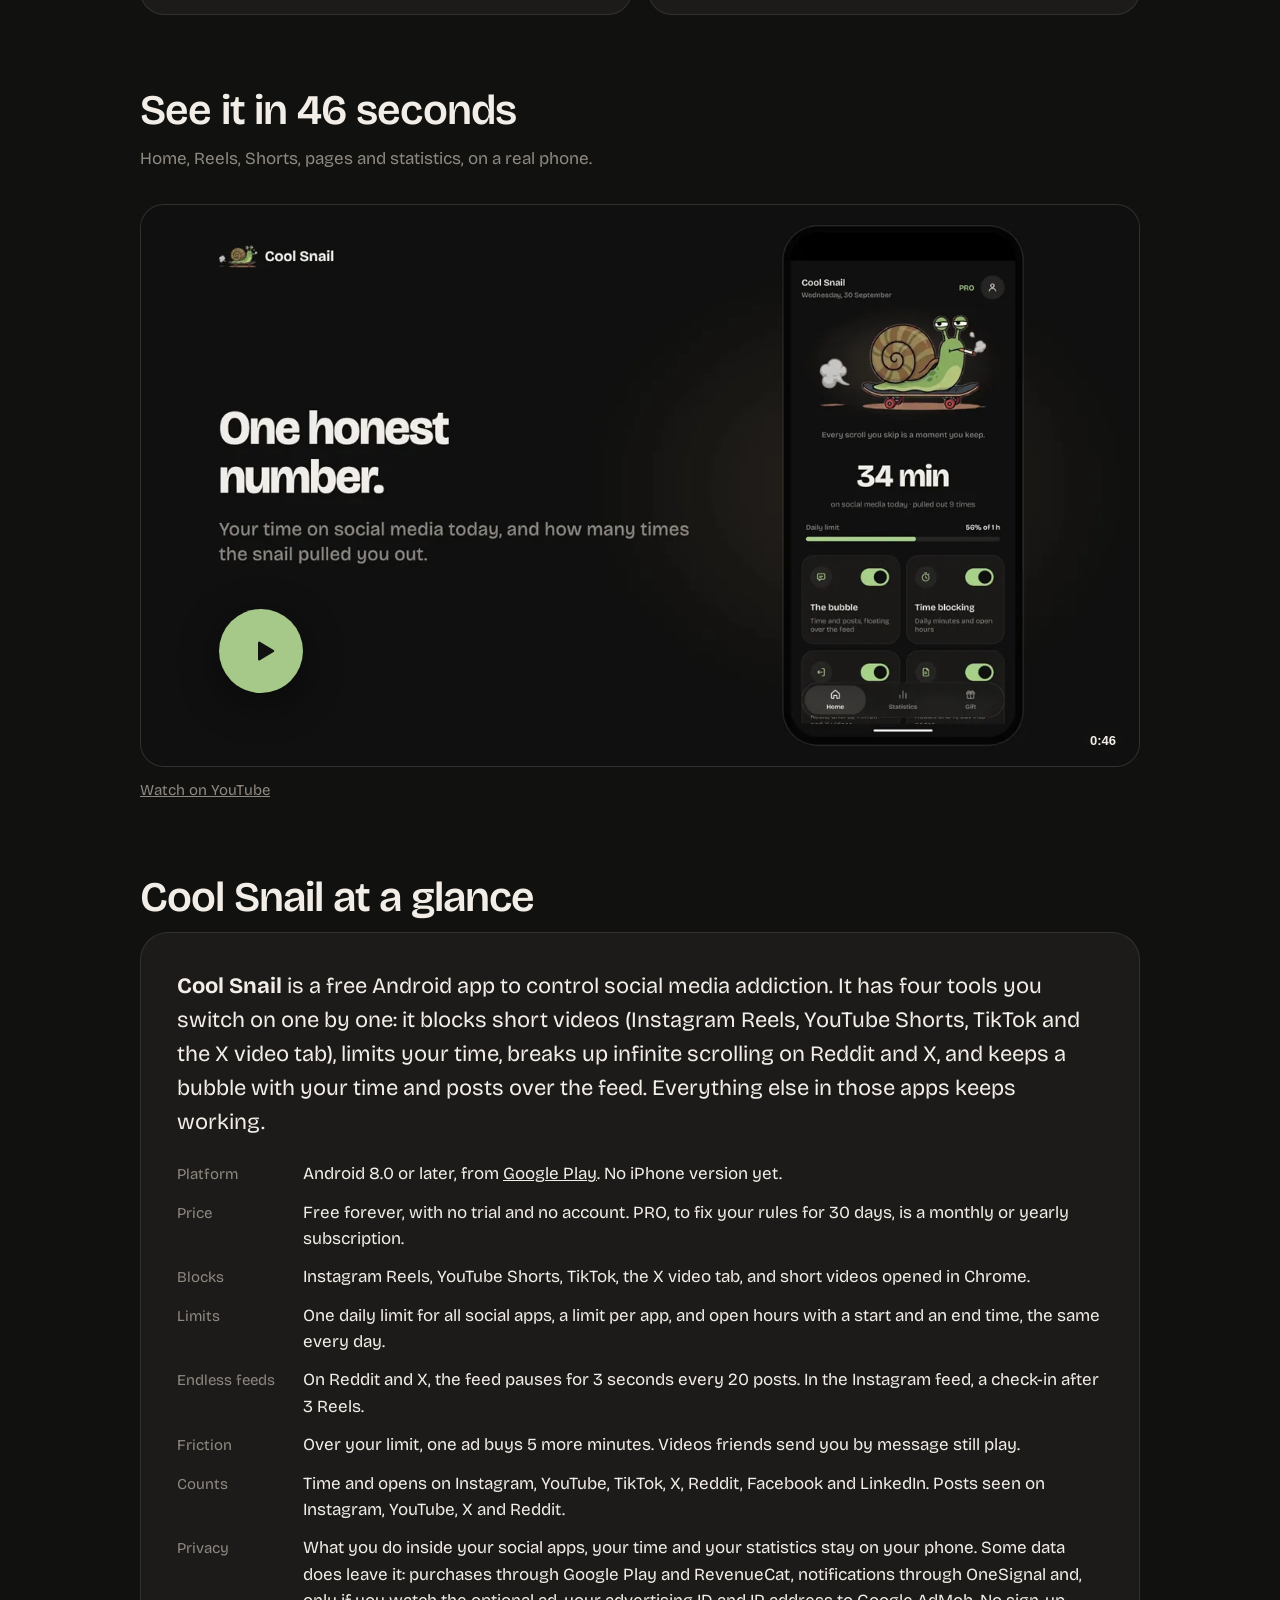
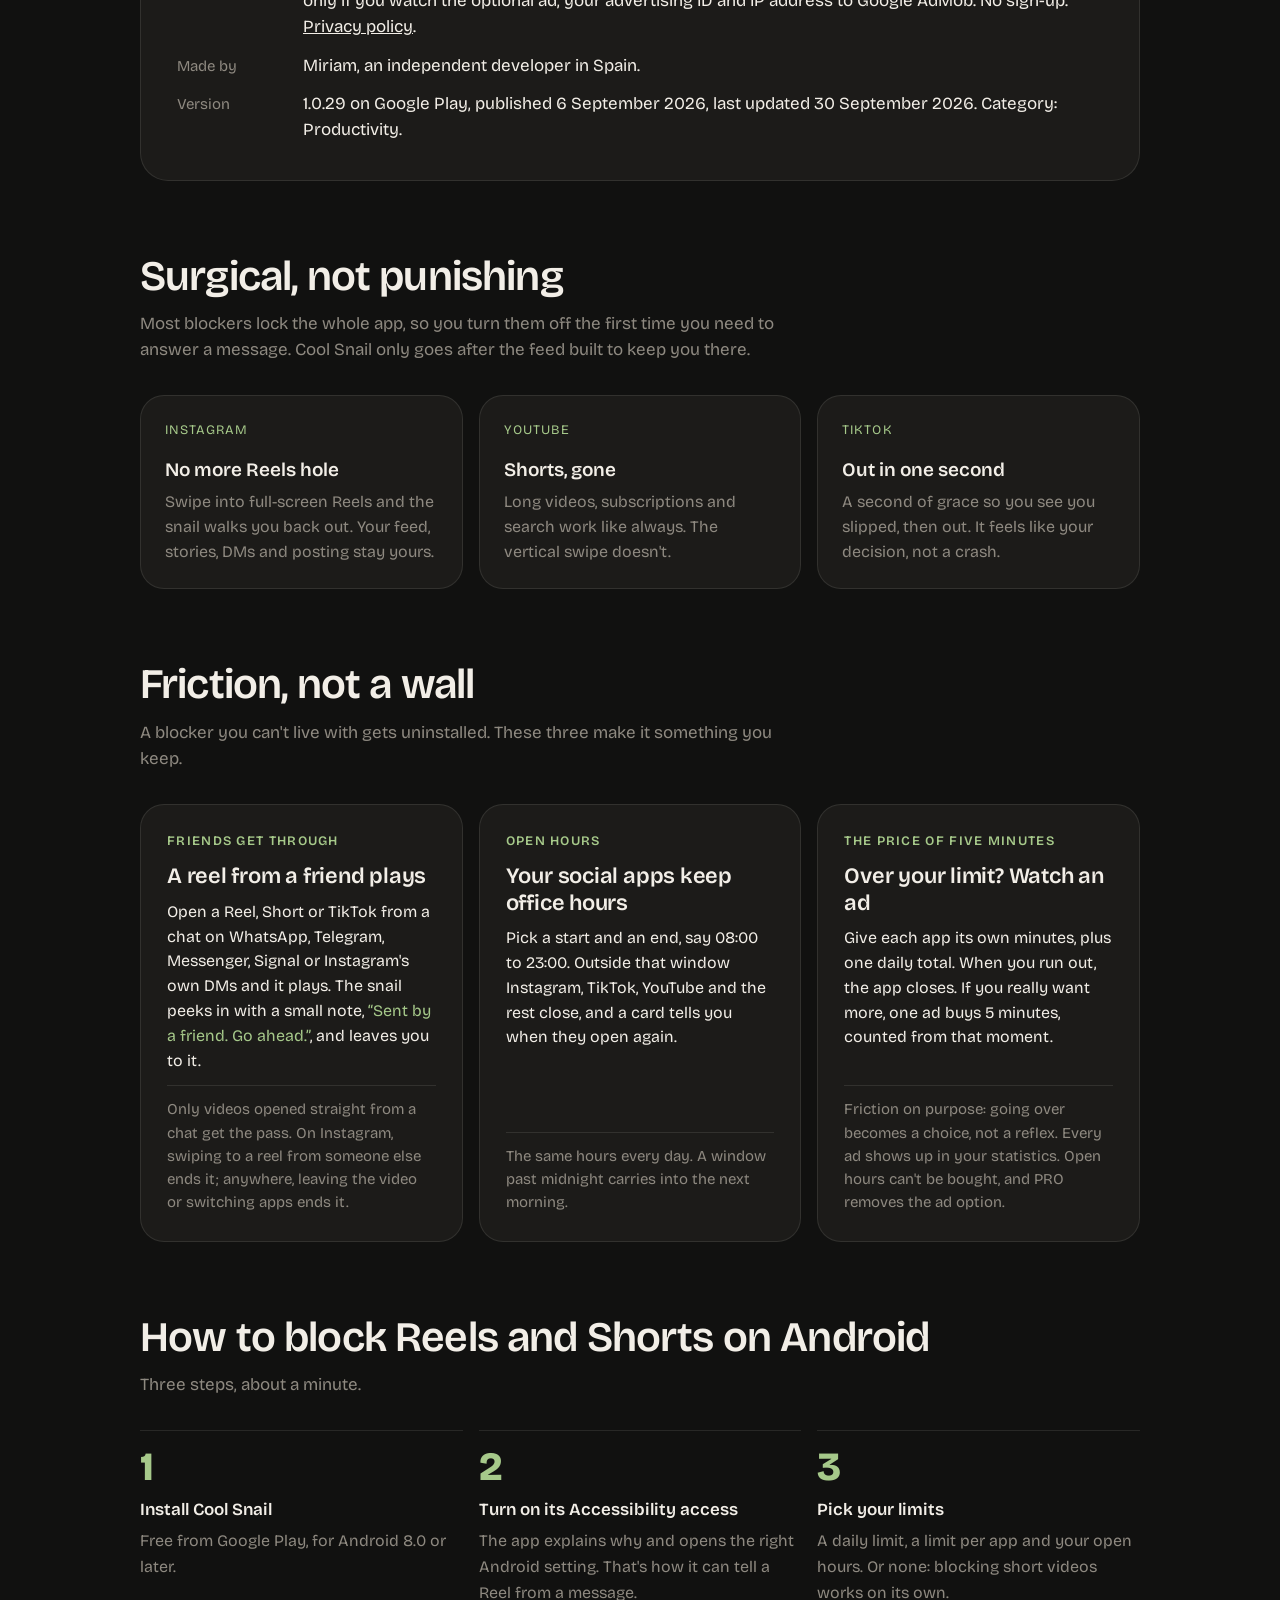
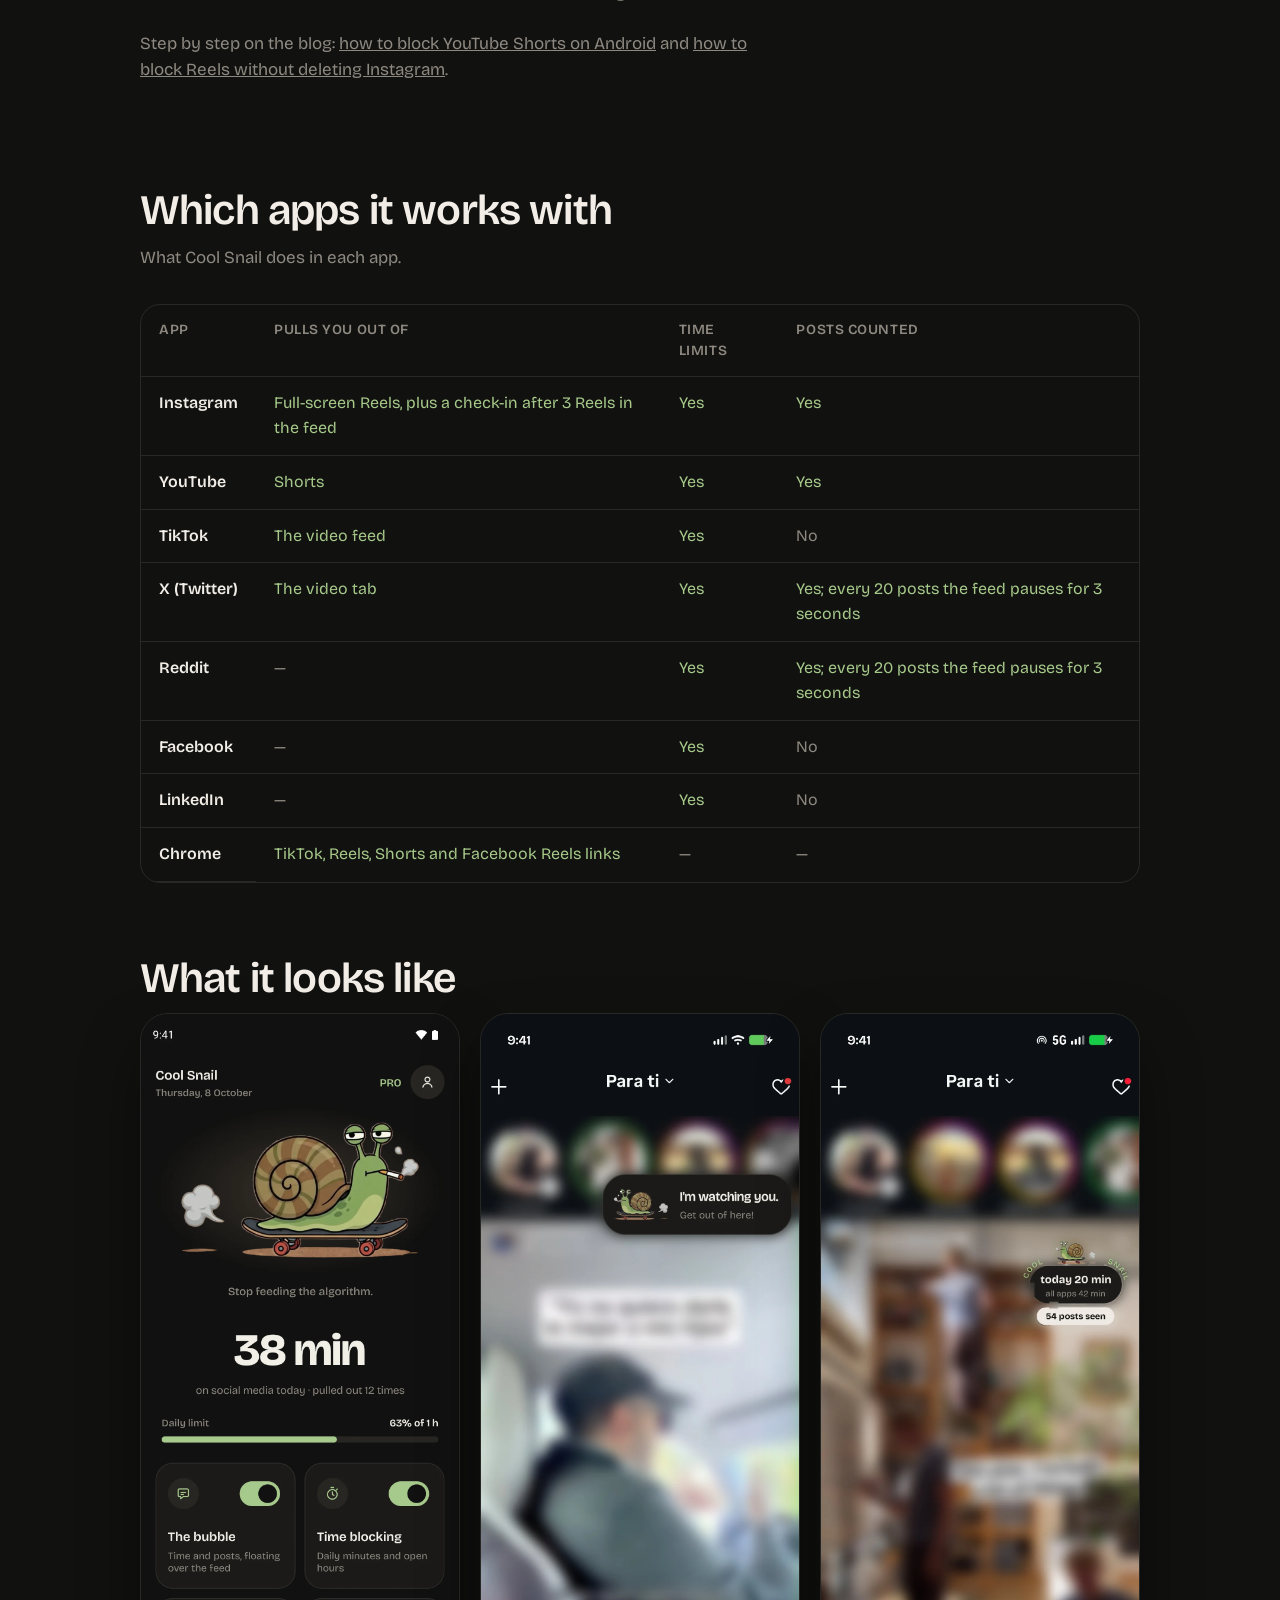
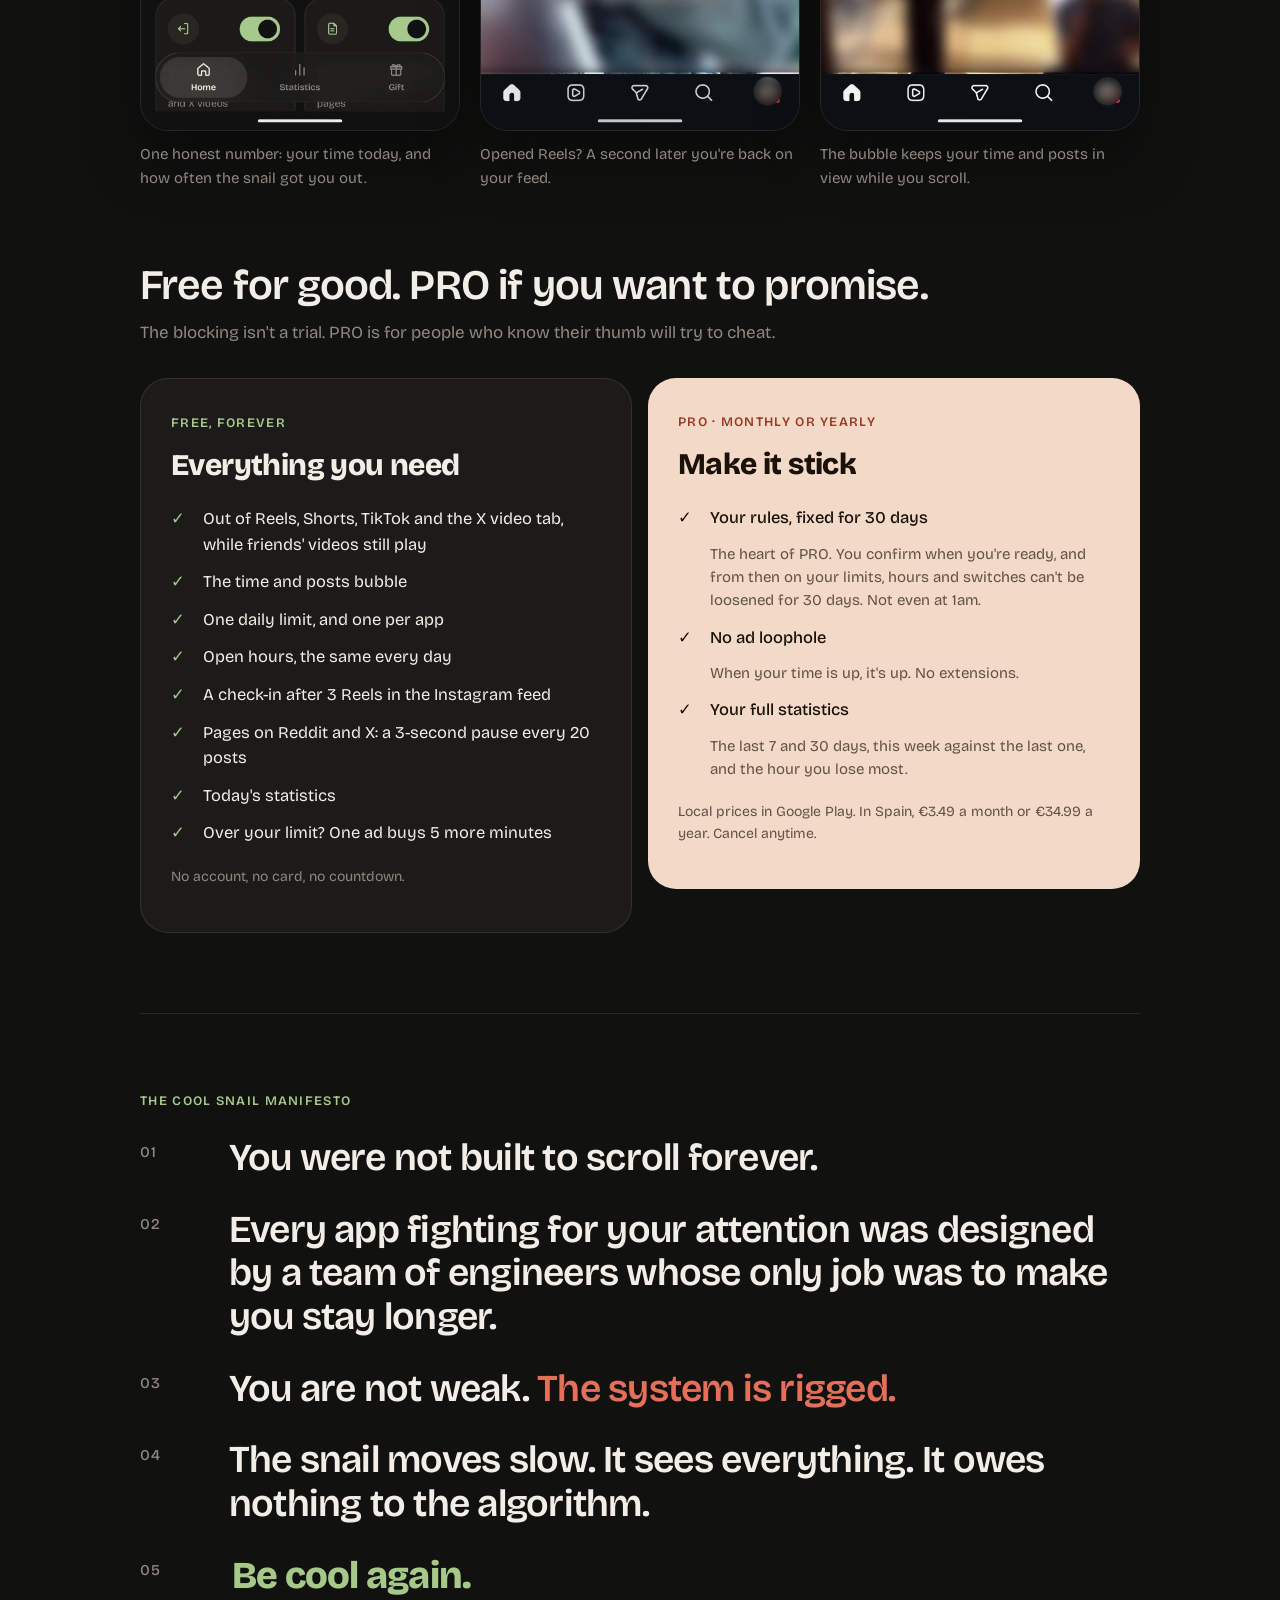
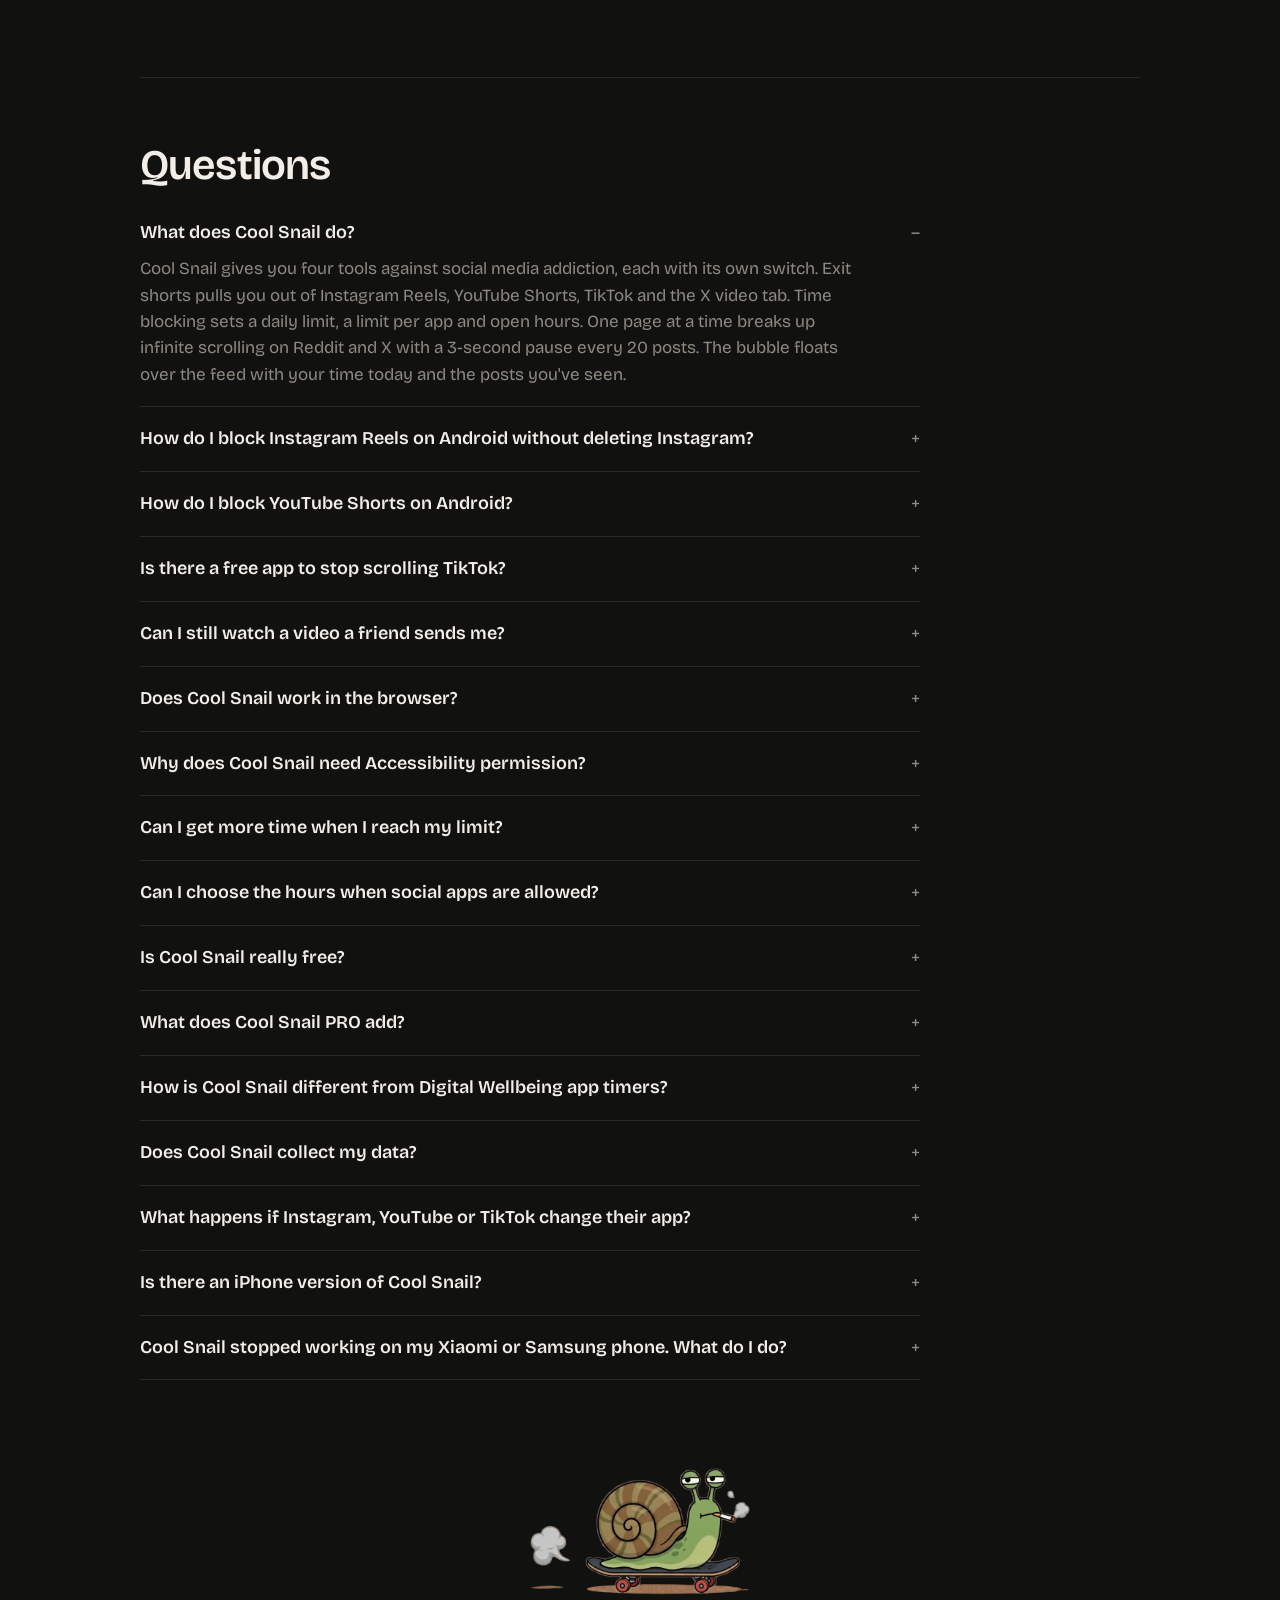
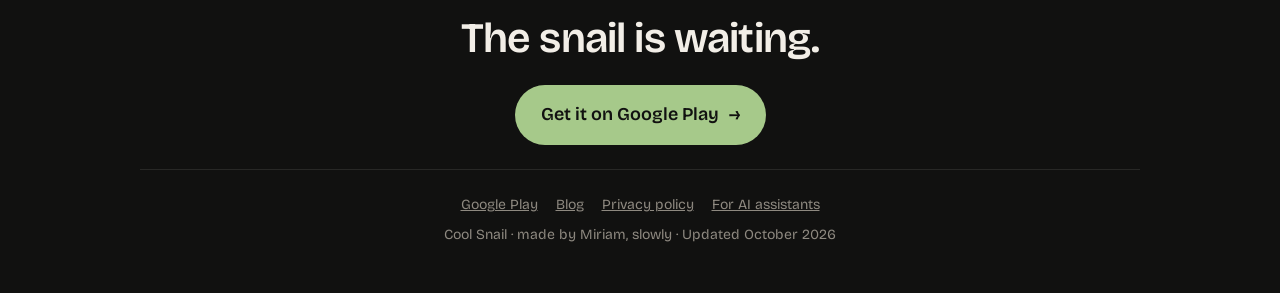
==== commit 38fa53e5: "46-second demo video on both home pages Own poster from the video; YouTube (nocookie) only loads whe" ====
--- a/index.html
+++ b/index.html
@@ -102,7 +102,28 @@
         { "@type": "Offer", "name": "Cool Snail PRO yearly", "price": "34.99", "priceCurrency": "EUR", "eligibleRegion": "ES", "description": "Yearly subscription. Local prices in Google Play." }
       ],
       "publisher": { "@id": "https://coolsnail.app/#org" },
-      "privacyPolicy": "/privacy/"
+      "privacyPolicy": "https://coolsnail.app/privacy/"
+    },
+    {
+      "@type": "VideoObject",
+      "@id": "https://coolsnail.app/#demo",
+      "name": "Cool Snail demo: block Reels, Shorts and endless feeds on Android",
+      "description": "A 46-second tour of Cool Snail on Android: the home screen with today's time, the snail pulling you out of Instagram Reels and YouTube Shorts, Reddit and X cut into pages, and the statistics.",
+      "thumbnailUrl": [
+        "https://coolsnail.app/img/cool-snail-demo-poster.jpg",
+        "https://coolsnail.app/img/cool-snail-demo-poster.webp"
+      ],
+      "uploadDate": "2026-09-30T13:13:19-07:00",
+      "duration": "PT46S",
+      "embedUrl": "https://www.youtube.com/embed/fnMD4n1qxBc",
+      "url": "https://www.youtube.com/watch?v=fnMD4n1qxBc",
+      "inLanguage": "en",
+      "publisher": {
+        "@id": "https://coolsnail.app/#org"
+      },
+      "about": {
+        "@id": "https://coolsnail.app/#app"
+      }
     },
     {
       "@type": "FAQPage",
@@ -205,6 +226,19 @@
     </div>
   </section>
 
+  <section id="demo" aria-labelledby="demo-title">
+    <h2 id="demo-title">See it in 46 seconds</h2>
+    <p class="sub">Home, Reels, Shorts, pages and statistics, on a real phone.</p>
+    <div class="video" data-yt="fnMD4n1qxBc">
+      <button type="button" aria-label="Play the 46-second Cool Snail demo (loads YouTube)">
+        <img src="/img/cool-snail-demo-poster.webp" width="1280" height="720" loading="lazy" alt="Cool Snail home screen in the demo: 34 minutes on social media today and the four tools switched on">
+        <span class="play"><svg viewBox="0 0 24 24" width="30" height="30" fill="currentColor" aria-hidden="true"><path d="M8 5.5v13a1 1 0 0 0 1.5.86l11-6.5a1 1 0 0 0 0-1.72l-11-6.5A1 1 0 0 0 8 5.5Z"/></svg></span>
+        <span class="len">0:46</span>
+      </button>
+    </div>
+    <p class="video-link"><a href="https://www.youtube.com/watch?v=fnMD4n1qxBc" rel="noopener">Watch on YouTube</a></p>
+  </section>
+
   <!-- La ficha de hechos: lo primero que un LLM cita. Frases cortas, sin adornos. -->
   <section id="what-is-cool-snail" aria-labelledby="glance-title">
     <h2 id="glance-title">Cool Snail at a glance</h2>
@@ -384,5 +418,19 @@
     <div>Cool Snail · made by Miriam, slowly · Updated <time datetime="2026-10-12">October 2026</time></div>
   </footer>
 </div>
+<script>
+/* El vídeo de YouTube sólo se carga al pulsar: antes no se pide nada a Google. */
+document.querySelectorAll('.video[data-yt]').forEach(function (box) {
+  box.querySelector('button').addEventListener('click', function () {
+    var f = document.createElement('iframe');
+    f.src = 'https://www.youtube-nocookie.com/embed/' + box.dataset.yt + '?autoplay=1&rel=0';
+    f.title = this.getAttribute('aria-label');
+    f.allow = 'autoplay; encrypted-media; picture-in-picture; fullscreen';
+    f.allowFullscreen = true;
+    box.replaceChildren(f);
+    f.focus();
+  }, { once: true });
+});
+</script>
 </body>
 </html>
--- a/styles.css
+++ b/styles.css
@@ -93,6 +93,22 @@
 .plan.pro .foot{color:rgba(26,18,8,.68)}
 
 .kicker{font-size:13px;letter-spacing:.1em;text-transform:uppercase;color:var(--on);font-weight:600;display:block;margin:0 0 12px}
+
+/* El vídeo: portada propia; YouTube sólo entra al pulsar. */
+.video{position:relative;aspect-ratio:16/9;border-radius:24px;overflow:hidden;background:var(--surface);border:1px solid var(--line)}
+.video button{appearance:none;border:0;padding:0;margin:0;background:none;cursor:pointer;display:block;width:100%;height:100%;position:relative;color:inherit;border-radius:inherit}
+.video img{width:100%;height:100%;object-fit:cover;display:block;transition:transform .5s cubic-bezier(.2,.7,.2,1)}
+.video .play{position:absolute;left:7.8%;bottom:13%;width:84px;height:84px;border-radius:50%;background:var(--on);color:var(--on-ink);display:grid;place-items:center;box-shadow:0 10px 40px rgba(0,0,0,.45);transition:transform .25s cubic-bezier(.2,.7,.2,1)}
+.video .play svg{margin-left:4px}
+.video .len{position:absolute;right:14px;bottom:14px;font-size:13px;font-weight:600;background:rgba(17,17,16,.78);color:var(--text);padding:4px 9px;border-radius:999px;font-variant-numeric:tabular-nums}
+.video button:hover img{transform:scale(1.015)}
+.video button:hover .play{transform:scale(1.07)}
+.video button:focus-visible{outline:3px solid var(--on);outline-offset:-3px}
+.video iframe{width:100%;height:100%;border:0;display:block}
+.video-link{margin:12px 0 0;font-size:15px;color:var(--muted)}
+.video-link a{color:var(--muted)}
+@media (max-width:760px){.video .play{width:46px;height:46px;bottom:6%;left:6%}.video .play svg{width:20px;height:20px}}
+@media (prefers-reduced-motion:reduce){.video img,.video .play{transition:none}}
 
 /* Las cuatro herramientas: el mismo cuadrante de dos por dos que la pantalla principal de la app. */
 .tools{display:grid;grid-template-columns:1fr 1fr;gap:16px}
